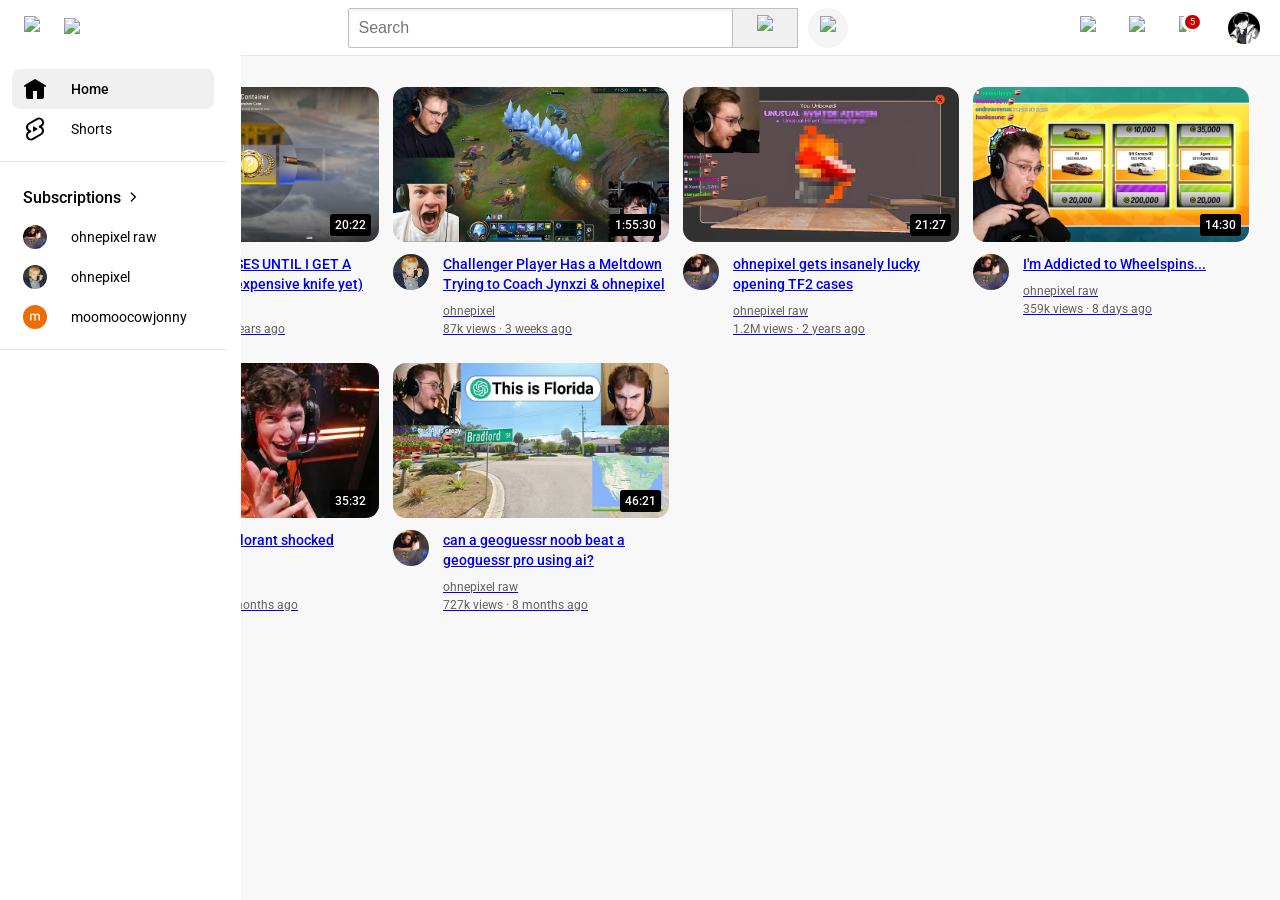
==== Youtube-clone/index.html @ d19ef618 "added subscriptions to the side bar" ====
<!DOCTYPE html>
<html lang="en">
  <head>
    <meta charset="UTF-8" />
    <meta name="viewport" content="width=device-width, initial-scale=1.0" />
    <title>Youtube.com exercise</title>

    <link rel="stylesheet" href="styles/general.css">
    <link rel="stylesheet" href="styles/header.css">    
    <link rel="stylesheet" href="styles/sidebar.css">
    <link rel="stylesheet" href="styles/video-preview.css">

    <link rel="preconnect" href="https://fonts.googleapis.com">
    <link rel="preconnect" href="https://fonts.gstatic.com" crossorigin>
    <link href="https://fonts.googleapis.com/css2?family=Roboto:ital,wght@0,100..900;1,100..900&display=swap" rel="stylesheet">
  </head>
  <body>
    <header class="header">
      <div class="left-section">
        <img class="hamburger-menu" src="header-icons/hamburger-menu.svg">

        <!-- Link to Youtube -->
        <a href="https://www.youtube.com/" target="">
          <img class="youtube-logo" src="header-icons/youtube-logo.svg">
        </a>
      </div>

      <div class="middle-section">
        <input class="search-bar" type="text" placeholder="Search">
        <button class="search-button">
          <img class="search-icon" src="header-icons/search.svg">
          <div class="tooltip">
            Search
          </div>
        </button>

        <button class="voice-search-button">
          <img class="voice-search-icon" src="header-icons/voice-search-icon.svg">

          <div class="tooltip">
            Search with your voice
          </div>
        </button>
      </div>

      <div class="right-section">
        <div class="upload-container">
          <img class="upload-icon" src="header-icons/upload.svg">

          <div class="tooltip">
            Create
          </div>
        </div>

        <div class="youtube-apps-container">
          <img class="youtube-apps-icon" src="header-icons/youtube-apps.svg">

          <div class="tooltip">
            Youtube Apps
          </div>
        </div>
        <div class="notifications-container">
          <img class="notifications-icon" src="header-icons/notifications.svg">
          <div class="notification-count">
            5
          </div>

          <div class="tooltip">
            Notifications
          </div>
        </div>
        <img class="current-user-pic" src="pfps/my-profile.jpg">
      </div>
    </header>

    <!-- Credits to Youtube.com for icons (copied directly from inspect element) -->
    <nav class="sidebar">
      <div class="sidebar-section">
        <div class="sidebar-link-home">
          <div class="icon-area">

            <svg xmlns="http://www.w3.org/2000/svg" height: 24px
              viewBox="0 0 24 24" width="24" focusable="false" aria-hidden="true">
                <path d="m11.485 2.143-8 4.8-2 1.2a1 1 0 001.03 1.714L3 9.567V20a2 2 0 002 2h5v-8h4v8h5a2 
                2 0 002-2V9.567l.485.29a1 1 0 001.03-1.714l-2-1.2-8-4.8a1 1 0 00-1.03 0Z">
                </path>
            </svg>          
          </div>
          <div class="sidebar-desc">
            Home
          </div>

        </div>

        <div class="sidebar-link">
          <div class="icon-area">
            <svg xmlns="http://www.w3.org/2000/svg" 
              height="24" viewBox="0 0 24 24" width="24" focusable="false" aria-hidden="true">
                <path d="m13.467 1.19-8 4.7a5 5 0 00-.255 8.46 5 5 0 005.32 8.462l8-4.7a5 
                  5 0 00.258-8.462 5 5 0 001.641-6.464l-.12-.217a5 5 0 00-6.844-1.78m5.12 
                  2.79a2.999 2.999 0 01-1.067 4.107l-1.327.78a1 1 0 00.096 1.775l.943.423a3 3 0
                  01.288 5.323l-8 4.7a3 3 0 01-3.039-5.173l1.327-.78a1 1 0 00-.097-1.775l-.942-.423a3 3 0 
                  01-.288-5.323l8-4.7a3 3 0 014.106 1.066ZM15 12l-5-3v6l5-3Z">
                </path>
            </svg>
          </div>

          <div class="sidebar-desc">
            Shorts
          </div>
        </div>
      </div>

      <div class="sidebar-section">
        <div class="sidebar-title-container">
          <div class="sidebar-title">
            Subscriptions
          </div>

          <div class="arrow-symbol">
            <svg xmlns="http://www.w3.org/2000/svg" 
              height="16" viewBox="0 0 24 24" width="24" focusable="false" aria-hidden="true">
                <path d="M8.793 5.293a1 1 0 000 1.414L14.086 12l-5.293 5.293a1 1 0 101.414 1.414L16.914
                 12l-6.707-6.707a1 1 0 00-1.414 0Z">
                </path>
            </svg>
          </div>
        </div>

        <div class="sidebar-link">
          <div class="icon-area">
            <img class="subscription-icon" src="pfps/OHNEPIXEL-PFP.jpg">
          </div>

          <div class="sidebar-desc">
            ohnepixel raw
          </div>
        </div>

        <div class="sidebar-link">
          <div class="icon-area">
            <img class="subscription-icon" src="pfps/OHNEPIXEL-2-PFP.jpg">
          </div>

          <div class="sidebar-desc">
            ohnepixel
          </div>
        </div>

        <div class="sidebar-link">
          <div class="icon-area">
            <img class="subscription-icon" src="pfps/moomoocowjonny.jpg">
          </div>

          <div class="sidebar-desc">
            moomoocowjonny
          </div>
        </div>
      </div>



      </div>
    </nav>

    <main>
      <section class="video-grid">
        <a class="link" href="https://www.youtube.com/watch?v=ppVmJsY59eE">
          <div class="video-preview">
            <div class="thumbnail-row">
              <img class="thumbnail" src="thumbnails/OHNEPIXEL-1.avif">
    
              <div class="video-time">
                20:22
              </div>
            </div>
      
            <div class="video-info-grid">
              <div class="channel-picture">
                <img class="profile-pic" src="pfps/OHNEPIXEL-PFP.jpg">
              </div>
      
              <div class="video-info">
                <p class="video-title">
                  OPENING CASES UNTIL I GET A KNIFE (most expensive knife yet)
                </p>
        
                <p class="channel-name">
                  ohnepixel raw
                </p>
            
                <p class="video-stats">
                  817k views &#183; 2 years ago
                </p>
              </div>
            </div>
          </div>
        </a>
        
    
        <a class="link" href="https://www.youtube.com/watch?v=flXs_joCP9c">
          <div class="video-preview">
            <div class="thumbnail-row">
              <img class="thumbnail" src="thumbnails/OHNEPIXEL-2.avif">
              <div class="video-time">
                1:55:30
              </div>
            </div>
      
            <div class="video-info-grid">
              <div class="channel-picture">
                <img class="profile-pic" src="pfps/OHNEPIXEL-2-PFP.jpg">
              </div>
      
              <div class="video-info">
                <p class="video-title">
                  Challenger Player Has a Meltdown Trying to Coach Jynxzi & ohnepixel
                </p>
          
                <p class="channel-name"> 
                  ohnepixel 
                </p>
      
                <p class="video-stats">
                  87k views &#183; 3 weeks ago
                </p>
              </div>
            </div>
          </div>
        </a>
    
        <a class="link" href="https://www.youtube.com/watch?v=Zrua1Qvv0Nw">
          <div class="video-preview">
            <div class="thumbnail-row">
              <img class="thumbnail" src="thumbnails/OHNEPIXEL-3.avif">
              <div class="video-time">
                21:27
              </div>
            </div>
      
            <div class="video-info-grid">
              <div class="channel-picture">
                <img class="profile-pic" src="pfps/OHNEPIXEL-PFP.jpg">
              </div>
      
              <div class="video-info">
                <p class="video-title">
                  ohnepixel gets insanely lucky opening TF2 cases
                </p>
        
                <p class="channel-name">
                  ohnepixel raw
                </p>
            
                <p class="video-stats">
                  1.2M views &#183; 2 years ago
                </p>
              </div>
            </div>
          </div>
        </a>
        
        <a class="link" href="https://www.youtube.com/watch?v=hAPIiWHHiyg">
          <div class="video-preview">
            <div class="thumbnail-row">
              <img class="thumbnail" src="thumbnails/OHNEPIXEL-4.avif">
    
              <div class="video-time">
                14:30
              </div>
            </div>
      
            <div class="video-info-grid">
              <div class="channel-picture">
                <img class="profile-pic" src="pfps/OHNEPIXEL-PFP.jpg">
              </div>
      
              <div class="video-info">
                <p class="video-title">
                  I'm Addicted to Wheelspins...
                </p>
        
                <p class="channel-name">
                  ohnepixel raw
                </p>
            
                <p class="video-stats">
                  359k views &#183; 8 days ago
                </p>
              </div>
            </div>
          </div>
        </a>

        <a class="link" href="https://youtu.be/c0QemKdqugk?si=qjXJsr7QHGZKhj9c">
          <div class="video-preview">
            <div class="thumbnail-row">
              <img class="thumbnail" src="thumbnails/OHNEPIXEL-5.avif">
    
              <div class="video-time">
                35:32
              </div>
            </div>
      
            <div class="video-info-grid">
              <div class="channel-picture">
                <img class="profile-pic" src="pfps/OHNEPIXEL-2-PFP.jpg">
              </div>
      
              <div class="video-info">
                <p class="video-title">
                  every time Valorant shocked ohnepixel
                </p>
        
                <p class="channel-name">
                  ohnepixel 
                </p>
            
                <p class="video-stats">
                  1.2M views &#183; 8 months ago
                </p>
              </div>
            </div>
          </div>
        </a>
        
        <a class="link" href="https://youtu.be/ot2kJo71KUU?si=zHFsy2tUgRZM_lSw">
          <div class="video-preview">
            <div class="thumbnail-row">
              <img class="thumbnail" src="thumbnails/OHNEPIXEL-6.avif">

              <div class="video-time">
                46:21
              </div>
            </div>
    
            <div class="video-info-grid">
              <div class="channel-picture">
                <img class="profile-pic" src="pfps/OHNEPIXEL-PFP.jpg">
              </div>
    
              <div class="video-info">
                <p class="video-title">           
                  can a geoguessr noob beat a geoguessr pro using ai?
                </p>
    
                <p class="channel-name">
                  ohnepixel raw
                </p>
    
                <p class="video-stats">
                  727k views &#183; 8 months ago
                </p>
              </div>
            </div>
          </div>
        </a>
      </section>
    </main>
  </body>
</html>
---- Youtube-clone/styles/general.css ----
body
{
  font-family: Roboto, Arial;
  margin: 0px;
  padding-top: 80px;
  padding-left: 96px;
  padding-right: 24px;
  background-color: rgb(248, 248, 248);
}

p 
{
  margin-top: 0px;
  margin-bottom: 0px;
}
---- Youtube-clone/styles/header.css ----
.header 
{
  height: 55px;
  display: flex;
  flex-direction: row;
  justify-content: space-between;
  position: fixed;
  top: 0px;
  left: 0px;
  right: 0px;
  background-color: white;
  border-bottom-width: 1px;
  border-bottom-style: solid;
  border-bottom-color: rgb(228, 228, 228);
  z-index: 100;
}

.left-section 
{
  display: flex;
  align-items: center;
}

.hamburger-menu 
{
  height: 24px;
  margin-left: 24px;
  margin-right: 24px;
}

.youtube-logo 
{
  height: 20px;
}

.middle-section 
{
  flex: 1;
  margin-left: 70px;
  margin-right: 35px;
  max-width: 500px;
  display: flex;
  align-items: center;
}

.search-bar 
{
  flex: 1;
  height: 36px;
  padding-left: 10px;
  font-size: 16px;
  border: 1px solid rgb(192, 192, 192);
  border-radius: 2px;
  box-shadow: inset 1px 2px 3px rgba(0, 0, 0, 0.05);
  width: 0;
  
}

.search-bar::placeholder 
{
  font-size: 16px;
}

.search-button, 
.voice-search-button,
.upload-container,
.youtube-apps-container,
.notifications-container
{
  position: relative;
  display: flex;
  align-items: center;
  justify-content: center;
}

.search-button 
{
  height: 40px;
  width: 66px;
  background-color: rgb(240, 240, 240);
  border-width: 1px;
  border-style: solid;
  border-color: rgb(192, 192, 192);
  margin-left: -1px;
  margin-right: 10px;
}

.search-button .tooltip, 
.voice-search-button .tooltip,
.upload-container .tooltip,
.youtube-apps-container .tooltip,
.notifications-container .tooltip
{
  position: absolute;
  background-color: grey;
  color: white;
  padding-top: 4px;
  padding-bottom: 4px;
  padding-left: 8px;
  padding-right: 8px;
  border-radius: 2px;
  font-size: 12px;
  bottom: -40px;
  opacity: 0;
  transition: opacity 0.15s;
  pointer-events: none;
  white-space: nowrap;
}

.search-button:hover .tooltip,
.voice-search-button:hover .tooltip,
.upload-container:hover .tooltip,
.youtube-apps-container:hover .tooltip,
.notifications-container:hover .tooltip
{
  opacity: 1
}

.search-icon 
{
  height: 25px;
}

.voice-search-button 
{
  height: 40px;
  width: 40px;
  border-radius: 20px;
  border: none;
  background-color: rgb(245, 245, 245);
}

.voice-search-icon 
{
  height: 24px;
}

.right-section
{
  display: flex;
  width: 180px;
  align-items: center;
  justify-content: space-between;
  margin-right: 20px;
  flex-shrink: 0;
}

.upload-icon
{
  height: 24px;
}

.youtube-apps-icon
{
  height: 24px;
}

.notifications-container
{
  position: relative;
}

.notification-count
{
  position: absolute;
  top: -4px;
  right: -8px;
  background-color: rgb(200, 0, 0);
  color: white;
  font-size: 9px;
  padding-left: 5px;
  padding-right: 5px;
  padding-top: 2px;
  padding-bottom: 2px;
  border-radius: 10px;
  border-style: solid;
}

.notifications-icon
{
  height: 24px;
}

.current-user-pic
{
  height: 32px;
  width: 32px;
  border-radius: 18px;
}
---- Youtube-clone/styles/sidebar.css ----
.sidebar
{
  background-color: white;
  position: fixed;
  left: 0px;
  bottom: 0px;
  top: 54px;
  width: 226px;
  z-index: 200;
  padding-right: 15px;
}

.sidebar-section
{
  display: flex;
  flex-direction: column;
  align-items: center;
  padding: 15px 0px 12px 0px;
  border-bottom: 1px solid rgb(230, 230, 230);
}

.sidebar-link, .sidebar-link-home, .sidebar-title-container
{
  display: flex;
  background-color: white;
  width: 180px;
  height: 40px;
  padding-left: 11px;
  padding-right: 11px;
  border-radius: 8px;
  align-items: center;
}

.sidebar-title-container
{
  font-weight: 500;
}

.arrow-symbol
{
  display: flex;
  align-items: center;
}

.sidebar-link-home
{
  font-weight: 500;
  background-color: rgb(240, 240, 240);
}

.icon-area 
{
  display: flex;
  align-items: center;
  width: 48px;
  height: 40px;
}

.sidebar-icon, .subscription-icon
{
  width: 24px;
  height: 24px;
}

.subscription-icon
{
  border-radius: 12px;
}

.sidebar-desc
{
  height: 40px;
  display: flex;
  flex: 1;
  font-size: 14px;
  align-items: center;
}
---- Youtube-clone/styles/video-preview.css ----
.video-grid 
{
  display: grid;
  grid-template-columns: 1fr 1fr 1fr;
  row-gap: 13px;
}

@media (max-width: 800px)
{
  .video-grid
  {
    grid-template-columns: 1fr 1fr;
  }
}

@media (mid-width: 751px) and (max-width: 1274px)
{
  .video-grid 
  {
    grid-template-columns: 1fr 1fr 1fr;
  }
}

@media (min-width: 1275px)
{
  .video-grid
  {
    grid-template-columns: 1fr 1fr 1fr 1fr;
  }
}

.video-preview
{
  border-radius: 20px;
  padding: 7px;
}

.video-link
{
  color: black;
  text-decoration: none;
}

.thumbnail-row 
{
  margin-bottom: 8px;
  position: relative;
}

.thumbnail
{
  width: 100%;
  border-radius: 13px;
}

.video-time
{
  position: absolute;
  background-color: black;
  color: white;
  font-size: 12px;
  font-weight: 500;
  padding: 4px 5px;
  border-radius: 3px;

  bottom: 10px;
  right: 8px;
}

.video-info-grid
{
  display: grid;
  grid-template-columns: 50px 1fr;
}

.profile-pic 
{
  width: 36px;
  border-radius: 50px;
}

.video-title
{
  margin-top: 0px;
  font-size: 14px;
  font-weight: 500;
  line-height: 20px;
  margin-bottom: 10px;
}

.channel-name, .video-stats
{
  font-size: 12px;
  color: rgb(96, 96, 96);
}

.channel-name
{
  margin-bottom: 4px;
}
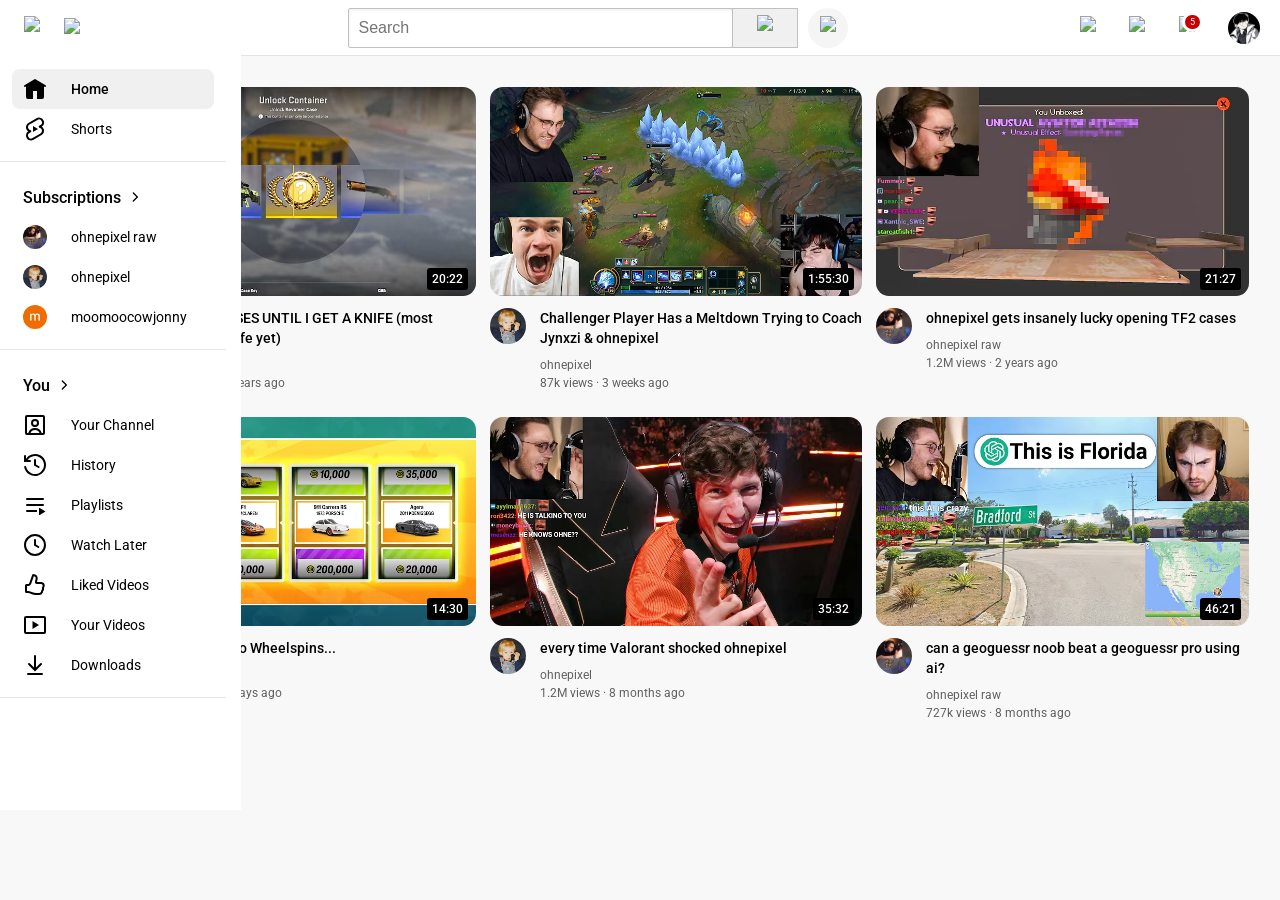
==== commit 9d7c4fb3: "added you-sidebar section" ====
--- a/Youtube-clone/index.html
+++ b/Youtube-clone/index.html
@@ -73,35 +73,33 @@
       </div>
     </header>
 
-    <!-- Credits to Youtube.com for icons (copied directly from inspect element) -->
+    <!-- Credits to Youtube.com for sidebar-icons (copied directly from inspect element) -->
     <nav class="sidebar">
       <div class="sidebar-section">
         <div class="sidebar-link-home">
           <div class="icon-area">
-
             <svg xmlns="http://www.w3.org/2000/svg" height: 24px
-              viewBox="0 0 24 24" width="24" focusable="false" aria-hidden="true">
-                <path d="m11.485 2.143-8 4.8-2 1.2a1 1 0 001.03 1.714L3 9.567V20a2 2 0 002 2h5v-8h4v8h5a2 
+            viewBox="0 0 24 24" width="24" focusable="false" aria-hidden="true">
+              <path d="m11.485 2.143-8 4.8-2 1.2a1 1 0 001.03 1.714L3 9.567V20a2 2 0 002 2h5v-8h4v8h5a2 
                 2 0 002-2V9.567l.485.29a1 1 0 001.03-1.714l-2-1.2-8-4.8a1 1 0 00-1.03 0Z">
-                </path>
+              </path>
             </svg>          
           </div>
           <div class="sidebar-desc">
             Home
           </div>
-
         </div>
 
         <div class="sidebar-link">
           <div class="icon-area">
             <svg xmlns="http://www.w3.org/2000/svg" 
-              height="24" viewBox="0 0 24 24" width="24" focusable="false" aria-hidden="true">
-                <path d="m13.467 1.19-8 4.7a5 5 0 00-.255 8.46 5 5 0 005.32 8.462l8-4.7a5 
-                  5 0 00.258-8.462 5 5 0 001.641-6.464l-.12-.217a5 5 0 00-6.844-1.78m5.12 
-                  2.79a2.999 2.999 0 01-1.067 4.107l-1.327.78a1 1 0 00.096 1.775l.943.423a3 3 0
-                  01.288 5.323l-8 4.7a3 3 0 01-3.039-5.173l1.327-.78a1 1 0 00-.097-1.775l-.942-.423a3 3 0 
-                  01-.288-5.323l8-4.7a3 3 0 014.106 1.066ZM15 12l-5-3v6l5-3Z">
-                </path>
+            height="24" viewBox="0 0 24 24" width="24" focusable="false" aria-hidden="true">
+              <path d="m13.467 1.19-8 4.7a5 5 0 00-.255 8.46 5 5 0 005.32 8.462l8-4.7a5 
+                5 0 00.258-8.462 5 5 0 001.641-6.464l-.12-.217a5 5 0 00-6.844-1.78m5.12 
+                2.79a2.999 2.999 0 01-1.067 4.107l-1.327.78a1 1 0 00.096 1.775l.943.423a3 3 0
+                01.288 5.323l-8 4.7a3 3 0 01-3.039-5.173l1.327-.78a1 1 0 00-.097-1.775l-.942-.423a3 3 0 
+                01-.288-5.323l8-4.7a3 3 0 014.106 1.066ZM15 12l-5-3v6l5-3Z">
+              </path>
             </svg>
           </div>
 
@@ -119,10 +117,10 @@
 
           <div class="arrow-symbol">
             <svg xmlns="http://www.w3.org/2000/svg" 
-              height="16" viewBox="0 0 24 24" width="24" focusable="false" aria-hidden="true">
-                <path d="M8.793 5.293a1 1 0 000 1.414L14.086 12l-5.293 5.293a1 1 0 101.414 1.414L16.914
-                 12l-6.707-6.707a1 1 0 00-1.414 0Z">
-                </path>
+            height="16" viewBox="0 0 24 24" width="24" focusable="false" aria-hidden="true">
+              <path d="M8.793 5.293a1 1 0 000 1.414L14.086 12l-5.293 5.293a1 1 0 101.414 1.414L16.914
+                12l-6.707-6.707a1 1 0 00-1.414 0Z">
+              </path>
             </svg>
           </div>
         </div>
@@ -158,7 +156,135 @@
         </div>
       </div>
 
-
+      <div class="sidebar-section">
+        <div class="sidebar-title-container">
+          <div class="sidebar-title">
+            You
+          </div>
+
+          <div class="arrow-symbol">
+            <svg xmlns="http://www.w3.org/2000/svg" 
+            height="16" viewBox="0 0 24 24" width="24" focusable="false" aria-hidden="true">
+              <path d="M8.793 5.293a1 1 0 000 1.414L14.086 12l-5.293 5.293a1 1 0 101.414 1.414L16.914
+                12l-6.707-6.707a1 1 0 00-1.414 0Z">
+              </path>
+            </svg>
+          </div>
+        </div>
+
+        <div class="sidebar-link">
+          <div class="icon-area">
+            <svg xmlns="http://www.w3.org/2000/svg"
+            height="24" viewBox="0 0 24 24" width="24" focusable="false" aria-hidden="true">
+              <path d="M20 2H4a2 2 0 00-2 2v16a2 2 0 002 2h16a2 2 0 002-2V4a2 2 0 00-2-2ZM4 
+                20V4h16v16h-1.293a7 7 0 00-13.414 0H4Zm8-14a4 4 0 100 8 4 4 0 000-8Zm0 2a2 2 0 110 4 2 2 0 
+                010-4Zm-.1 9.001h-.002A5 5 0 0116.581 20H7.417a5 5 0 014.483-2.999Z">
+              </path>
+            </svg>
+          </div>
+
+          <div class="sidebar-desc">
+            Your Channel
+          </div>
+        </div>
+
+        <div class="sidebar-link">
+          <div class="icon-area">
+            <svg xmlns="http://www.w3.org/2000/svg"
+            height="24" viewBox="0 0 24 24" width="24" focusable="false" aria-hidden="true">
+              <path d="M8.76 1.487a11 11 0 11-7.54 12.706 1 1 0 011.96-.4 9 9 0 0014.254 5.38A9 
+                9 0 0016.79 4.38 9 9 0 004.518 7H7a1 1 0 010 2H1V3a1 1 0 012 0v2.678a11 11 0 015.76-4.192ZM12 
+                6a1 1 0 00-1 1v5.58l.504.288 3.5 2a1 1 0 10.992-1.736L13 11.42V7a1 1 0 00-1-1Z">
+              </path>
+            </svg>
+          </div>
+
+          <div class="sidebar-desc">
+            History
+          </div>
+        </div>
+
+        <div class="sidebar-link">
+          <div class="icon-area">
+            <svg xmlns="http://www.w3.org/2000/svg"
+            height="24" viewBox="0 0 24 24" width="24" focusable="false" aria-hidden="true">
+              <path d="M16 15.395a.5.5 0 01.762-.426L22.5 18.5l-5.738 3.531a.5.5 0 01-.762-.425v-6.212ZM14 
+                19H4a1 1 0 110-2h10v2Zm6-8a1 1 0 110 2H4a1 1 0 110-2h16Zm0-6a1 1 0 110 2H4a1 1 0 010-2h16Z">
+              </path>
+            </svg>
+          </div>
+
+          <div class="sidebar-desc">
+            Playlists
+          </div>
+        </div>
+
+        <div class="sidebar-link">
+          <div class="icon-area">
+            <svg xmlns="http://www.w3.org/2000/svg"
+            height="24" viewBox="0 0 24 24" width="24" focusable="false" aria-hidden="true">
+              <path d="M12 1C5.925 1 1 5.925 1 12s4.925 11 11 11 11-4.925 11-11S18.075 1 12 1Zm0 
+                2a9 9 0 110 18.001A9 9 0 0112 3Zm0 3a1 1 0 00-1 1v5.565l.485.292 3.33 2a1 1 0 001.03-1.714L13 
+                11.435V7a1 1 0 00-1-1Z">
+              </path>
+            </svg>
+          </div>
+
+          <div class="sidebar-desc">
+            Watch Later
+          </div>
+        </div>
+
+        <div class="sidebar-link">
+          <div class="icon-area">
+            <svg xmlns="http://www.w3.org/2000/svg"
+            height="24" viewBox="0 0 24 24" width="24" focusable="false" aria-hidden="true">
+              <path d="M9.221 1.795a1 1 0 011.109-.656l1.04.173a4 4 0 013.252 4.784L14 9h4.061a3.664
+                3.664 0 013.576 2.868A3.68 3.68 0 0121 14.85l.02.087A3.815 3.815 0 0120 18.5v.043l-.01.227a2.82 
+                2.82 0 01-.135.663l-.106.282A3.754 3.754 0 0116.295 22h-3.606l-.392-.007a12.002 12.002 0 
+                01-5.223-1.388l-.343-.189-.27-.154a2.005 2.005 0 00-.863-.26l-.13-.004H3.5a1.5 1.5 0 
+                01-1.5-1.5V12.5A1.5 1.5 0 013.5 11h1.79l.157-.013a1 1 0 00.724-.512l.063-.145 2.987-8.535Zm-1.1 9.196A3 
+                3 0 015.29 13H4v4.998h1.468a4 4 0 011.986.528l.27.155.285.157A10 10 0 0012.69 20h3.606c.754 0 1.424-.483 
+                1.663-1.2l.03-.126a.819.819 0 00.012-.131v-.872l.587-.586c.388-.388.577-.927.523-1.465l-.038-.23-.02-.087-.21-.9.55-.744A1.663 
+                1.663 0 0018.061 11H14a2.002 2.002 0 01-1.956-2.418l.623-2.904a2 2 0 00-1.626-2.392l-.21-.035-2.71 7.741Z">
+              </path>
+            </svg>
+          </div>
+
+          <div class="sidebar-desc">
+            Liked Videos
+          </div>
+        </div>
+
+        <div class="sidebar-link">
+          <div class="icon-area">
+            <svg xmlns="http://www.w3.org/2000/svg"
+            height="24" viewBox="0 0 24 24" width="24" focusable="false" aria-hidden="true">
+              <path d="M21 3H3a2 2 0 00-2 2v14a2 2 0 002 2h18a2 2 0 002-2V5a2 2 0 00-2-2ZM3 19V5h18v14H3Zm13-7L9.5 
+                8v8l6.5-4Z">
+              </path>
+            </svg>
+          </div>
+
+          <div class="sidebar-desc">
+            Your Videos
+          </div>
+        </div>
+
+        <div class="sidebar-link">
+          <div class="icon-area">
+            <svg xmlns="http://www.w3.org/2000/svg"
+            height="24" viewBox="0 0 24 24" width="24" focusable="false" aria-hidden="true">
+              <path d="M12 2a1 1 0 00-1 1v11.586l-4.293-4.293a1 1 0 10-1.414 1.414L12 18.414l6.707-6.707a1
+                1 0 10-1.414-1.414L13 14.586V3a1 1 0 00-1-1Zm7 18H5a1 1 0 000 2h14a1 1 0 000-2Z">
+              </path>
+            </svg>
+          </div>
+
+          <div class="sidebar-desc">
+            Downloads
+          </div>
+        </div>
 
       </div>
     </nav>
--- a/Youtube-clone/styles/sidebar.css
+++ b/Youtube-clone/styles/sidebar.css
@@ -8,6 +8,8 @@
   width: 226px;
   z-index: 200;
   padding-right: 15px;
+  max-height: calc(100vh - 9rem);
+  overflow-y: auto;
 }
 
 .sidebar-section
@@ -40,6 +42,7 @@
 {
   display: flex;
   align-items: center;
+  padding-left: 2px;
 }
 
 .sidebar-link-home
--- a/Youtube-clone/styles/video-preview.css
+++ b/Youtube-clone/styles/video-preview.css
@@ -13,7 +13,7 @@
   }
 }
 
-@media (mid-width: 751px) and (max-width: 1274px)
+@media (mid-width: 751px) and (max-width: 1999px)
 {
   .video-grid 
   {
@@ -21,7 +21,7 @@
   }
 }
 
-@media (min-width: 1275px)
+@media (min-width: 2000px)
 {
   .video-grid
   {
@@ -35,7 +35,7 @@
   padding: 7px;
 }
 
-.video-link
+.link
 {
   color: black;
   text-decoration: none;
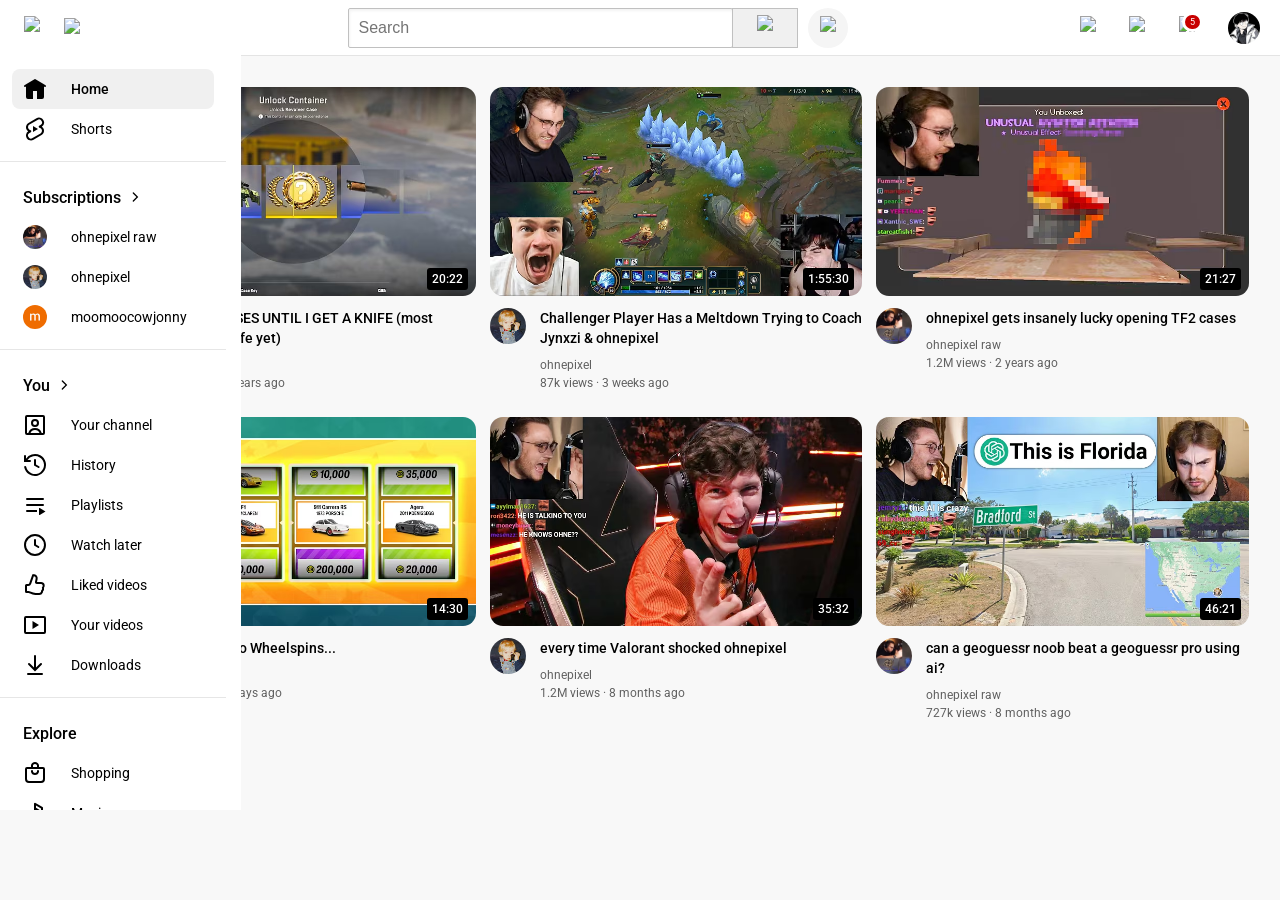
==== commit 738591ed: "deleted spacing" ====
--- a/Youtube-clone/index.html
+++ b/Youtube-clone/index.html
@@ -184,7 +184,7 @@
           </div>
 
           <div class="sidebar-desc">
-            Your Channel
+            Your channel
           </div>
         </div>
 
@@ -231,7 +231,7 @@
           </div>
 
           <div class="sidebar-desc">
-            Watch Later
+            Watch later
           </div>
         </div>
 
@@ -252,7 +252,7 @@
           </div>
 
           <div class="sidebar-desc">
-            Liked Videos
+            Liked videos
           </div>
         </div>
 
@@ -267,7 +267,7 @@
           </div>
 
           <div class="sidebar-desc">
-            Your Videos
+            Your videos
           </div>
         </div>
 
@@ -285,10 +285,385 @@
             Downloads
           </div>
         </div>
-
+      </div>
+
+      <div class="sidebar-section">
+        <div class="sidebar-title-container">
+          <div class="sidebar-title">
+            Explore
+          </div>
+        </div>
+
+        <div class="sidebar-link">
+          <div class="icon-area">
+            <svg xmlns="http://www.w3.org/2000/svg"
+            height="24" viewBox="0 0 24 24" width="24" focusable="false" aria-hidden="true">
+              <path d="M16 6h4a2 2 0 012 2v10a4 4 0 01-4 4H6a4 4 0 01-4-4V8a2 2 0 012-2h4V4.344l.005-.048C8.195
+                2.32 10.039 1 12 1c1.96 0 3.805 1.32 3.995 3.296l.005.048V6Zm-6 0h4V4.447C13.906 3.732 13.149 3 12 
+                3s-1.906.732-2 1.447V6ZM4 18a2 2 0 002 2h12a2 2 0 002-2V8H4v10Zm11-9a1 1 0 00-1 1v.553c-.094.715-.851
+                1.447-2 1.447s-1.906-.732-2-1.447V10a1 1 0 00-2 0v.656l.005.048C8.195 12.68 10.04 14 12 14c1.961 0 
+                3.805-1.32 3.995-3.296l.005-.048V10a1 1 0 00-1-1Z">
+              </path>
+            </svg>
+          </div>
+
+          <div class="sidebar-desc">
+            Shopping
+          </div>
+        </div>
+
+        <div class="sidebar-link">
+          <div class="icon-area">
+            <svg xmlns="http://www.w3.org/2000/svg"
+            height="24" viewBox="0 0 24 24" width="24" focusable="false" aria-hidden="true">
+              <path d="M11 2.766v10.99a4.5 4.5 0 101.994 3.976L13 17.5V9.2l5.485 3.292A1 1 0 0020 11.634V6.966a1
+                1 0 00-.485-.857l-7-4.2A1 1 0 0011 2.766Zm2 4.102V4.533l5 3v2.335l-5-3ZM8.5 15a2.5 2.5 0 110 5.001A2.5
+                2.5 0 018.5 15Z">
+              </path>
+            </svg>
+          </div>
+
+          <div class="sidebar-desc">
+            Music
+          </div>
+        </div>
+
+        <div class="sidebar-link">
+          <div class="icon-area">
+            <svg xmlns="http://www.w3.org/2000/svg"
+            height="24" viewBox="0 0 24 24" width="24" focusable="false" aria-hidden="true">
+              <path d="M20 3H4a3 3 0 00-2.587 1.485l-.001.003-.01.015-.072.133-.037.077a3.046 3.046
+                0 00-.264.869l-.002.011-.011.1-.005.063-.005.06A3.004 3.004 0 001 6v12a3 3 0 003 3h16a3
+                3 0 003-3V6a3 3 0 00-3-3ZM4 5h1.986l2 2-2 2H3v-.686L4.313 7 3.04 5.725A1 1 0 014 5Zm13.315
+                2-2-2h3.67l2 2-2 2h-3.67l2-2Zm-6.5 0L8.814 5h3.672l2 2-2 2H8.815l2-2ZM3 18v-7h18v7a1 1 
+                0 01-1 1H4a1 1 0 01-1-1Z">
+              </path>
+            </svg>
+          </div>
+
+          <div class="sidebar-desc">
+            Movies & TV
+          </div>
+        </div>
+
+          
+        <input type="checkbox" id="toggle" hidden>
+
+        <div class="sidebar-link extra">
+          <div class="icon-area">
+            <svg xmlns="http://www.w3.org/2000/svg"
+            height="24" viewBox="0 0 24 24" width="24" focusable="false" aria-hidden="true">
+              <path clip-rule="evenodd" d="M18.364 4.224a1 1 0 011.414 0 11 11 0 010 15.557 1 1 0 
+                01-1.414-1.414 9 9 0 000-12.729 1 1 0 010-1.414ZM4.222 4.222a1 1 0 011.414 1.415 9 9 
+                0 000 12.728 1 1 0 11-1.414 1.414 11.002 11.002 0 010-15.557Zm3.181 3.181a1.002 1.002 0 
+                011.415 1.415 4.503 4.503 0 00-.975 4.904c.226.545.558 1.042.975 1.46a1.001 1.001 0 01-1.415 
+                1.414 6.502 6.502 0 010-9.193Zm7.779 0c.39-.39 1.024-.39 1.415 0a6.5 6.5 0 010 9.193 1.001 1.001
+                0 01-1.415-1.415 4.5 4.5 0 000-6.363 1.001 1.001 0 010-1.415ZM12 10a2 2 0 110 4 2 2 0 010-4Z" fill-rule="evenodd">
+              </path>
+            </svg>
+          </div>
+
+          <div class="sidebar-desc">
+            Live
+          </div>
+        </div>
+
+        <div class="sidebar-link extra"> 
+          <div class="icon-area">
+            <svg xmlns="http://www.w3.org/2000/svg"
+            height="24" viewBox="0 0 24 24" width="24" focusable="false" aria-hidden="true">
+              <path d="M15.97 2.615 12 4.998 8.03 2.615a2 2 0 00-2.06 0l-5 3A2 2 0 000 7.33v7.34a2 2 0 00.97 
+                1.715l10 6c.634.38 1.426.38 2.06 0l10-6A1.998 1.998 0 0024 14.67V7.33a2 2 0 00-.97-1.715l-5-3a2
+                2 0 00-2.06 0ZM12 7.33l5-3 5 3v7.34l-10 6-10-6V7.33l5-3 5 3ZM7 7.5a1 1 0 00-1 1v1.502H4.5a1 1
+                0 000 2H6V13.5a1 1 0 102 0v-1.498h1.5a1 1 0 000-2H8V8.5a1 1 0 00-1-1Zm11.5 1.502a1.5 1.5 0 100 3 1.5
+                1.5 0 000-3Zm-4 2a1.5 1.5 0 100 3 1.5 1.5 0 000-3Z">
+              </path>
+            </svg>
+          </div>
+
+          <div class="sidebar-desc">
+            Gaming
+          </div>
+        </div>
+
+        <div class="sidebar-link extra"> 
+          <div class="icon-area">
+            <svg xmlns="http://www.w3.org/2000/svg"
+            height="24" viewBox="0 0 24 24" width="24" focusable="false" aria-hidden="true">
+              <path d="M23 17V3H1v14a4 4 0 004 4h14a4 4 0 004-4ZM3 17V5h18v12a2 2 0 01-2 2H5a2 2
+                0 01-2-2ZM18 7H6a1 1 0 000 2h12a1 1 0 100-2Zm0 4h-3a1 1 0 000 2h3a1 1 0 000-2Zm-7
+                0H6a1 1 0 00-1 1v4a1 1 0 001 1h5a1 1 0 001-1v-4a1 1 0 00-1-1Zm-4 4v-2h3v2H7Zm11 0h-3a1
+                1 0 000 2h3a1 1 0 000-2Z">
+              </path>
+            </svg>
+          </div>
+
+          <div class="sidebar-desc">
+            News
+          </div>
+        </div>
+
+        <div class="sidebar-link extra"> 
+          <div class="icon-area">
+            <svg xmlns="http://www.w3.org/2000/svg"
+            height="24" viewBox="0 0 24 24" width="24" focusable="false" aria-hidden="true">
+              <path d="M17.5 1h-11A1.5 1.5 0 005 2.5V4H2a1 1 0 00-1 1v3a5 5 0 004.669 4.987 7.01 
+                7.01 0 004.72 3.826l-2.926 4.655A1 1 0 008.31 23h7.38a1 1 0 00.847-1.532l-2.927-4.657a7.01
+                7.01 0 004.72-3.824A5 5 0 0023 8V5a1 1 0 00-1-1h-3V2.5A1.5 1.5 0 0017.5 1ZM7 10V3h10v7a5 5
+                0 11-10 0ZM3 8V6h2v4c0 .283.017.565.052.845A3 3 0 013 8Zm16 2V6h2v2a3 3 0 01-2.053 
+                2.845c.034-.277.052-.559.053-.845Zm-8.88 11L12 18.008 13.88 21h-3.76Z">
+              </path>
+            </svg>
+          </div>
+
+          <div class="sidebar-desc">
+            Sports
+          </div>
+        </div>
+
+        <div class="sidebar-link extra"> 
+          <div class="icon-area">
+            <svg xmlns="http://www.w3.org/2000/svg"
+            height="24" viewBox="0 0 24 24" width="24" focusable="false" aria-hidden="true">
+              <path d="M11.485 2.143 1.486 8.148a1 1 0 000 1.715L5 11.968v4.957a2 2 0 00.992 1.73l5.504
+                3.21a1 1 0 001.008 0l5.504-3.212A2 2 0 0019 16.926V11.97l2-1.2V18a1 1 0 002 0V9a1 1 0
+                00-.485-.852l-10-6.005a1 1 0 00-1.03 0ZM3.944 9.005 12 4.167l8.057 4.837L12 13.834l-8.056-4.83Zm8.57
+                6.852L17 13.167v3.759l-5 2.917-5-2.917v-3.758l4.486 2.69a1 1 0 001.028-.001Z">
+              </path>
+            </svg>
+          </div>
+
+          <div class="sidebar-desc">
+            Courses
+          </div>
+        </div>
+
+        <div class="sidebar-link extra"> 
+          <div class="icon-area">
+            <svg xmlns="http://www.w3.org/2000/svg"
+            height="24" viewBox="0 0 24 24" width="24" focusable="false" aria-hidden="true">
+              <path d="M11.545 2.782a3.25 3.25 0 00-2.613 2.145 1 1 0 101.888.66 1.25 1.25 0 011.005-.825A1.251
+                1.251 0 1112 7.25a1 1 0 00-1 1v2.214l-7.56 5.04C.973 17.15 2.138 21 5.106 21h14.38c3.02 0 4.147-3.957
+                1.582-5.55L13 10.444V9.092a3.25 3.25 0 00-1.455-6.31ZM4.55 17.168l7.468-4.98 7.994 4.962c.855.53.478
+                1.85-.528 1.85H5.104c-.99 0-1.377-1.283-.554-1.832Z">
+              </path>
+            </svg>
+          </div>
+
+          <div class="sidebar-desc">
+            Fashion & Beauty
+          </div>
+        </div>
+
+        <div class="sidebar-link extra"> 
+          <div class="icon-area">
+            <svg xmlns="http://www.w3.org/2000/svg"
+              height="24" viewBox="0 0 24 24" width="24" focusable="false" aria-hidden="true">
+                <path d="M12 1a10 10 0 00-8.66 15 1 1 0 001.732-1 8 8 0 1113.856 0 1 1 0 001.732 1A10 10 0 0012
+                  1Zm0 5a4 4 0 00-4 4v4a4 4 0 003 3.874V20h-1a1 1 0 000 2h4a1 1 0 000-2h-1v-2.126A4 4 0 0016
+                  14v-4a4 4 0 00-4-4Zm0 2a2 2 0 012 2v4a2 2 0 01-4 0v-4a2 2 0 012-2Z">
+                </path>
+            </svg>
+          </div>
+
+          <div class="sidebar-desc">
+            Podcasts
+          </div>
+        </div>
+
+        <div class="sidebar-link extra"> 
+          <div class="icon-area">
+            <svg xmlns="http://www.w3.org/2000/svg"
+            height="24" viewBox="0 0 24 24" width="24" focusable="false" aria-hidden="true">
+              <path d="M12 1a3 3 0 100 6 3 3 0 000-6Zm8 0a3 3 0 100 6 3 3 0 000-6ZM5.556 1C4.92 1 4.355 1.295
+                4 1.75A1.97 1.97 0 002.444 1C1.37 1 .5 1.839.5 2.875.5 5.263 3.976 6.988 4 7c.024-.012 3.5-1.737
+                3.5-4.125C7.5 1.84 6.629 1 5.556 1ZM12 2.75a1.25 1.25 0 110 2.5 1.25 1.25 0 010-2.5Zm8 0a1.25 1.25
+                0 110 2.5 1.25 1.25 0 010-2.5Zm-5 7.5L12 8.5l-3 1.75v3.5l3 1.75 3-1.75v-3.5ZM4 9a3 3 0 100 6 3 3 0
+                000-6Zm16 0a3 3 0 100 6 3 3 0 000-6ZM4 10.75a1.25 1.25 0 110 2.5 1.25 1.25 0 010-2.5Zm16 0a1.25 1.25
+                0 110 2.5 1.25 1.25 0 010-2.5ZM4 17a3 3 0 100 6 3 3 0 000-6Zm8 0a3 3 0 100 6 3 3 0 000-6Zm11.5 2.4L21.75
+                17h-3.5l-1.75 2.4L20 23l3.5-3.6ZM4 18.75a1.25 1.25 0 110 2.5 1.25 1.25 0 010-2.5Zm8 0a1.25 1.25 0 110 2.5
+                1.25 1.25 0 010-2.5Z">
+              </path>
+            </svg>
+          </div>
+
+          <div class="sidebar-desc">
+            Playables
+          </div>
+        </div>
+        <!-- Both labels are on the page. Initially, the 'Show more' label is displayed and the 
+         'Show less' label is hidden. The divs with class="extra" are also hidden. Only until after
+         the 'Show more' label is checked will the "extra" class be displayed. -->
+
+        <label for="toggle" class="show-more">
+          <div class="unchecked">
+            <div class="sidebar-link">
+              <div class="icon-area">
+                <svg xmlns="http://www.w3.org/2000/svg"
+                height="24" viewBox="0 0 24 24" width="24" focusable="false" aria-hidden="true">
+                  <path d="M18.707 8.793a1 1 0 00-1.414 0L12 14.086 6.707 8.793a1 1 0 10-1.414 1.414L12 
+                    16.914l6.707-6.707a1 1 0 000-1.414Z">
+                  </path>
+                </svg>
+              </div>
+    
+              <div class="sidebar-desc">
+                Show more
+              </div>
+            </div>            
+          </div>
+
+          <div class="checked">
+            <div class="sidebar-link">
+              <div class="icon-area">
+                <svg xmlns="http://www.w3.org/2000/svg"
+                height="24" viewBox="0 0 24 24" width="24" focusable="false" aria-hidden="true">
+                  <path d="M5.293 15.207a1 1 0 001.414 0L12 9.914l5.293 5.293a1 1 0 101.414-1.414L12 
+                    7.086l-6.707 6.707a1 1 0 000 1.414Z">
+                  </path>
+                </svg>
+              </div>
+    
+              <div class="sidebar-desc">
+                Show less
+              </div>
+            </div>            
+          </div>
+        </label>
+      </div>
+
+      <div class="sidebar-section">
+        <div class="sidebar-title-container">
+          <div class="sidebar-title">
+            More from YouTube
+          </div>
+        </div>
+
+        <div class="sidebar-link"> 
+          <div class="icon-area">
+            <svg xmlns="http://www.w3.org/2000/svg" xmlns:xlink="http://www.w3.org/1999/xlink" version="1.1"
+            x="0px" y="0px" width="24px" height="24px" viewBox="0 0 24 24" enable-background="new 0 0 24 24" 
+            xml:space="preserve" focusable="false" aria-hidden="true">
+              <g>
+                <path fill="#FF0033" d="M21.58,7.19c-0.23-0.86-0.91-1.54-1.77-1.77C18.25,5,12,5,12,5S5.75,5,4.19,5.42
+                  C3.33,5.65,2.65,6.33,2.42,7.19C2,8.75,2,12,2,12s0,3.25,0.42,4.81c0.23,0.86,0.91,1.54,1.77,1.77C5.75,19,12,19,12,19
+                  s6.25,0,7.81-0.42c0.86-0.23,1.54-0.91,1.77-1.77C22,15.25,22,12,22,12S22,8.75,21.58,7.19z">
+                </path>
+                <polygon fill="#FFFFFF" points="10,15 15,12 10,9  "></polygon>
+              </g>
+            </svg>
+          </div>
+
+          <div class="sidebar-desc">
+            Youtube Premium
+          </div>
+        </div>
+
+        <div class="sidebar-link"> 
+          <div class="icon-area">
+            <svg xmlns="http://www.w3.org/2000/svg" xmlns:xlink="http://www.w3.org/1999/xlink" version="1.1"
+            x="0px" y="0px" width="24px" height="24px" viewBox="0 0 24 24" enable-background="new 0 0 24 24" 
+            xml:space="preserve" focusable="false" aria-hidden="true">
+              <g>
+                <path fill="#FF0033" d="M21,17H3c-0.55,0-1-0.45-1-1V6c0-0.55,0.45-1,1-1h18c0.55,0,1,0.45,1,1v10C22,16.55,21.55,17,21,17z
+                  M19,19.2v-0.9c0-0.17-0.13-0.3-0.3-0.3H5.3C5.13,18,5,18.13,5,18.3v0.9c0,0.17,0.13,0.3,0.3,0.3h13.4C18.87,19.5,19,19.37,19,19.2 z">
+                </path>
+                <polygon fill="#FFFFFF" points="10,14 15,11 10,8  "></polygon>
+              </g>
+            </svg>
+          </div>
+
+          <div class="sidebar-desc">
+            Youtube TV
+          </div>
+        </div>
+
+        <div class="sidebar-link"> 
+          <div class="icon-area">
+            <svg xmlns="http://www.w3.org/2000/svg" xmlns:xlink="http://www.w3.org/1999/xlink"
+            version="1.1" x="0px" y="0px" width="24px" height="24px" viewBox="0 0 24 24" enable-background="new 0 0 24 24"
+            xml:space="preserve" focusable="false" aria-hidden="true">
+              <g>
+                <circle id="XMLID_4814__yt87" fill="#FF0033" cx="12" cy="12" r="11"></circle>
+                <path fill="#FFFFFF" d="M12,6.25c3.17,0,5.75,2.58,5.75,5.75s-2.58,5.75-5.75,5.75S6.25,15.17,6.25,12S8.83,6.25,12,6.25
+                  M12,5.25 c-3.73,0-6.75,3.02-6.75,6.75s3.02,6.75,6.75,6.75s6.75-3.02,6.75-6.75S15.73,5.25,12,5.25L12,5.25z">
+                </path>
+                <polygon fill="#FFFFFF" points="10,15 15,12 10,9  "></polygon>
+              </g>
+            </svg>
+          </div>
+
+          <div class="sidebar-desc">
+            Youtube Music
+          </div>
+        </div>
+
+        <div class="sidebar-link"> 
+          <div class="icon-area">
+            <svg xmlns="http://www.w3.org/2000/svg" xmlns:xlink="http://www.w3.org/1999/xlink"
+            version="1.1" x="0px" y="0px" width="24px" height="24px" viewBox="0 0 24 24" enable-background="new 0 0 24 24"
+            xml:space="preserve" focusable="false" aria-hidden="true">
+              <g>
+                <g>
+                  <path fill="#FF0033" d="M22.64,13.2c-0.01-1.04-0.62-5.98-0.9-6.74c-0.19-0.5-0.58-1.4-1.31-1.95c-0.94-0.7-1.7-0.83-2.68-0.85
+                    C17.06,3.64,6.12,5.03,4.79,5.51C3.8,5.88,3.03,6.35,2.42,6.95c-0.99,0.98-1.18,1.93-1.02,3.6c0.14,1.52,0.85,6.55,1.21,7.59
+                    c0.39,1.15,1.11,2.03,2.3,2.16c3.62,0.39,4.48-1.6,12.9-1.58c2.55,0.01,3.82-1.11,4.35-2.08C22.77,15.49,22.65,13.99,22.64,13.2z">
+                  </path>
+                  <path fill="#212121" d="M17.47,4.04C17.47,4.04,17.48,4.04,17.47,4.04c0.94,0.02,1.67,0.14,2.56,0.81
+                    c0.7,0.53,1.08,1.39,1.25,1.86c0.28,0.73,0.85,5.44,0.86,6.43c0.01,0.76,0.12,2.19-0.47,3.28c-0.5,0.92-1.71,1.98-4.13,1.98
+                    c-0.01,0-0.01,0-0.02,0c-0.04,0-0.07,0-0.11,0c-7.23,0-8.55,1.56-11.33,1.56c-0.27,0-0.56-0.02-0.87-0.05
+                    c-1.13-0.12-1.82-0.96-2.19-2.06c-0.34-0.99-1.01-5.79-1.15-7.24c-0.15-1.6,0.03-2.51,0.98-3.44c0.58-0.57,1.32-1.02,2.27-1.37
+                    C6.38,5.35,16.73,4.04,17.47,4.04 M17.47,3.2c-0.47,0-3.53,0.37-6.09,0.72C8.82,4.27,5.6,4.75,4.84,5.03
+                    c-1.06,0.39-1.9,0.9-2.56,1.56C1.05,7.8,0.9,9.06,1.05,10.7c0.12,1.27,0.8,6.28,1.19,7.43c0.53,1.55,1.55,2.48,2.89,2.62
+                    c0.33,0.04,0.64,0.05,0.96,0.05c1.17,0,2.1-0.25,3.18-0.54c1.69-0.45,3.8-1.02,8.15-1.02l0.11,0l0.02,0
+                    c1.07,0,3.68-0.24,4.86-2.42c0.63-1.17,0.6-2.59,0.58-3.43c0-0.09,0-0.18-0.01-0.26c-0.01-1.01-0.59-5.85-0.92-6.72
+                    c-0.38-1-0.89-1.75-1.53-2.23c-1.05-0.79-1.94-0.96-3.04-0.98l-0.01,0L17.47,3.2L17.47,3.2z">
+                  </path>
+                </g>
+                <g>
+                  <path fill="#FFFFFF" d="M15.28,11.85c-0.03,0.02-0.05,0.03-0.08,0.05c-0.21,0.14-0.42,0.28-0.63,0.43
+                    c-0.49,0.33-3.33,2.26-3.33,2.26c-0.24,0.18-0.7,0.47-0.87,0.38c-0.17-0.09-0.23-0.72-0.27-1.02l-0.01-0.07
+                    c-0.05-0.36-0.46-3.83-0.51-4.21C9.56,9.56,9.5,9.17,9.62,9.08c0.13-0.1,0.47,0.01,0.58,0.05c0.66,0.21,3.93,1.35,4.95,1.86
+                    c0.03,0.02,0.06,0.03,0.1,0.04c0.15,0.06,0.35,0.15,0.35,0.39C15.6,11.65,15.42,11.76,15.28,11.85z">
+                  </path>
+                  <path fill="#212121" d="M10.04,9.59c1.14,0.38,3.77,1.32,5.01,1.87c-0.15,0.1-0.3,0.2-0.45,0.3c-0.58,0.39-3.94,2.68-3.94,2.68
+                    l-0.02,0.01l-0.02,0.01c0,0,0,0,0,0c0-0.03-0.01-0.05-0.01-0.07l-0.02-0.13l-0.01-0.08c-0.04-0.31-0.31-2.58-0.48-3.94
+                    C10.08,9.98,10.06,9.76,10.04,9.59 M9.4,8.56c-0.07,0-0.14,0.01-0.18,0.05c-0.15,0.11-0.07,0.58-0.05,0.7 
+                    c0.05,0.45,0.54,4.56,0.6,4.99l0.01,0.08c0.05,0.36,0.12,1.1,0.33,1.21c0.03,0.01,0.06,0.02,0.1,0.02c0.25,0,0.68-0.28,0.93-0.47
+                    c0,0,3.36-2.29,3.94-2.68c0.25-0.17,0.5-0.34,0.75-0.51c0.03-0.02,0.06-0.04,0.1-0.06c0.17-0.1,0.38-0.23,0.38-0.5    
+                    c-0.01-0.29-0.24-0.39-0.41-0.46c-0.04-0.02-0.08-0.03-0.11-0.05c-1.21-0.61-5.09-1.96-5.87-2.21C9.8,8.63,9.58,8.56,9.4,8.56
+                    L9.4,8.56z">
+                  </path>
+                </g>
+              </g>
+            </svg>
+          </div>
+
+          <div class="sidebar-desc">
+            Youtube Kids
+          </div>
+        </div>
+      </div>
+
+      <div class="sidebar-section">
+        <div class="sidebar-link">
+          <div class="icon-area">
+            <svg xmlns="http://www.w3.org/2000/svg" height="24" viewBox="0 0 24 24" width="24" focusable="false" aria-hidden="true">
+              <path d="m4 2.999-.146.073A1.55 1.55 0 003 4.454v16.545a1 1 0 102 0v-6.491a7.26 7.26 0 016.248.115l.752.376a8.94 8.94
+                0 008 0l.145-.073c.524-.262.855-.797.855-1.382V4.458a1.21 1.21 0 00-1.752-1.083 7.26 7.26 0 01-6.496 0L12 2.999a8.94
+                8.94 0 00-8 0Zm7.105 1.79v-.002l.752.376A9.26 9.26 0 0019 5.641v7.62a6.95 6.95 0 01-6.105-.052l-.752-.376A9.261 9.261
+                0 005 12.355v-7.62a6.94 6.94 0 016.105.054Z">
+              </path>
+            </svg>
+          </div>
+
+          <div class="sidebar-desc">
+            Report history
+          </div>
+        </div>
       </div>
     </nav>
-
+    
     <main>
       <section class="video-grid">
         <a class="link" href="https://www.youtube.com/watch?v=ppVmJsY59eE">
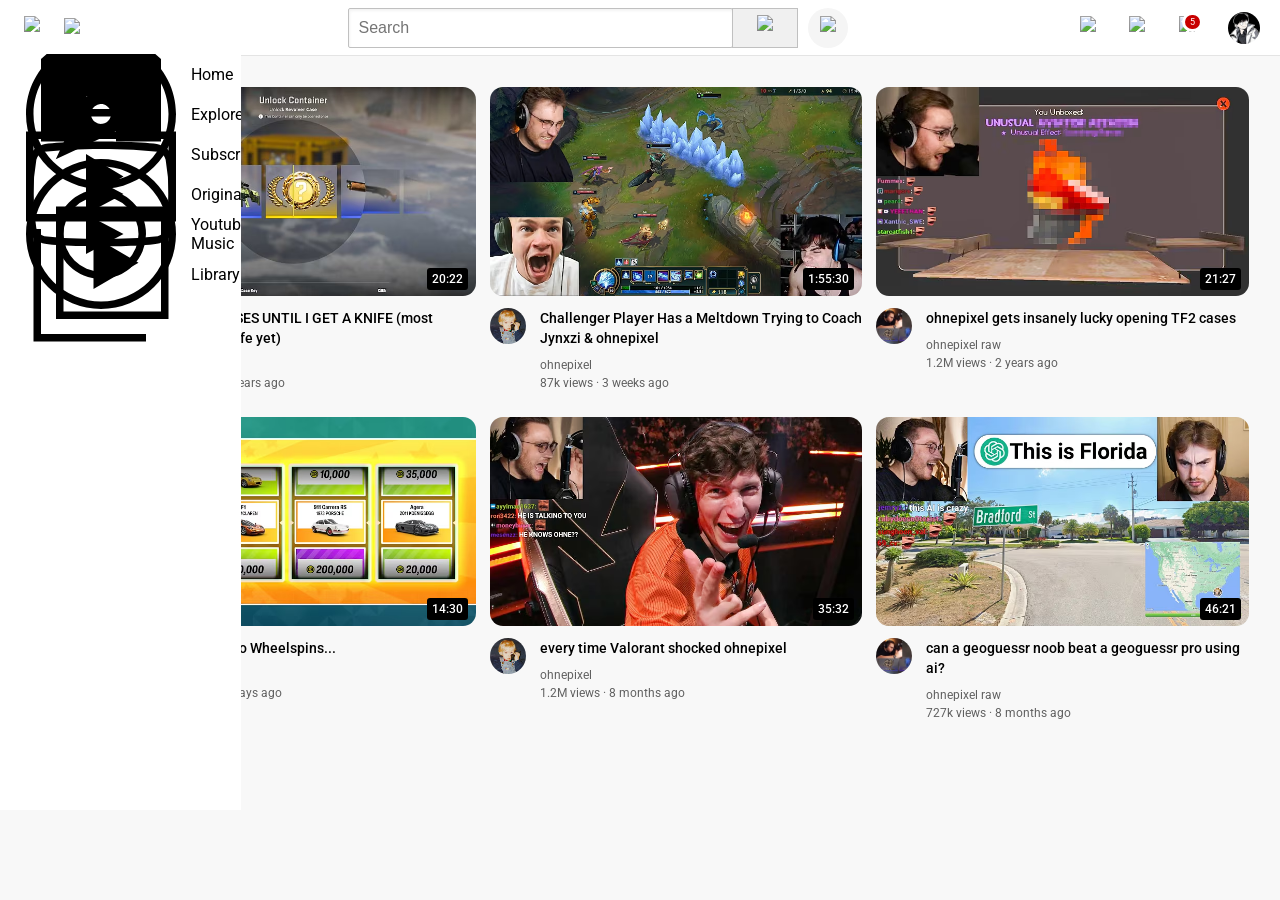
==== commit bdef88cc: "fixed time for video 6" ====
--- a/Youtube-clone/index.html
+++ b/Youtube-clone/index.html
@@ -73,597 +73,57 @@
       </div>
     </header>
 
-    <!-- Credits to Youtube.com for sidebar-icons (copied directly from inspect element) -->
     <nav class="sidebar">
-      <div class="sidebar-section">
-        <div class="sidebar-link-home">
-          <div class="icon-area">
-            <svg xmlns="http://www.w3.org/2000/svg" height: 24px
-            viewBox="0 0 24 24" width="24" focusable="false" aria-hidden="true">
-              <path d="m11.485 2.143-8 4.8-2 1.2a1 1 0 001.03 1.714L3 9.567V20a2 2 0 002 2h5v-8h4v8h5a2 
-                2 0 002-2V9.567l.485.29a1 1 0 001.03-1.714l-2-1.2-8-4.8a1 1 0 00-1.03 0Z">
-              </path>
-            </svg>          
-          </div>
-          <div class="sidebar-desc">
+      <a class="link" href="https://www.youtube.com/" target="">
+        <div class="sidebar-link">
+          <img src="sidebar-icons/home.svg">
+          <div>
             Home
           </div>
         </div>
-
-        <div class="sidebar-link">
-          <div class="icon-area">
-            <svg xmlns="http://www.w3.org/2000/svg" 
-            height="24" viewBox="0 0 24 24" width="24" focusable="false" aria-hidden="true">
-              <path d="m13.467 1.19-8 4.7a5 5 0 00-.255 8.46 5 5 0 005.32 8.462l8-4.7a5 
-                5 0 00.258-8.462 5 5 0 001.641-6.464l-.12-.217a5 5 0 00-6.844-1.78m5.12 
-                2.79a2.999 2.999 0 01-1.067 4.107l-1.327.78a1 1 0 00.096 1.775l.943.423a3 3 0
-                01.288 5.323l-8 4.7a3 3 0 01-3.039-5.173l1.327-.78a1 1 0 00-.097-1.775l-.942-.423a3 3 0 
-                01-.288-5.323l8-4.7a3 3 0 014.106 1.066ZM15 12l-5-3v6l5-3Z">
-              </path>
-            </svg>
-          </div>
-
-          <div class="sidebar-desc">
-            Shorts
-          </div>
-        </div>
-      </div>
-
-      <div class="sidebar-section">
-        <div class="sidebar-title-container">
-          <div class="sidebar-title">
-            Subscriptions
-          </div>
-
-          <div class="arrow-symbol">
-            <svg xmlns="http://www.w3.org/2000/svg" 
-            height="16" viewBox="0 0 24 24" width="24" focusable="false" aria-hidden="true">
-              <path d="M8.793 5.293a1 1 0 000 1.414L14.086 12l-5.293 5.293a1 1 0 101.414 1.414L16.914
-                12l-6.707-6.707a1 1 0 00-1.414 0Z">
-              </path>
-            </svg>
-          </div>
-        </div>
-
-        <div class="sidebar-link">
-          <div class="icon-area">
-            <img class="subscription-icon" src="pfps/OHNEPIXEL-PFP.jpg">
-          </div>
-
-          <div class="sidebar-desc">
-            ohnepixel raw
-          </div>
-        </div>
-
-        <div class="sidebar-link">
-          <div class="icon-area">
-            <img class="subscription-icon" src="pfps/OHNEPIXEL-2-PFP.jpg">
-          </div>
-
-          <div class="sidebar-desc">
-            ohnepixel
-          </div>
-        </div>
-
-        <div class="sidebar-link">
-          <div class="icon-area">
-            <img class="subscription-icon" src="pfps/moomoocowjonny.jpg">
-          </div>
-
-          <div class="sidebar-desc">
-            moomoocowjonny
-          </div>
-        </div>
-      </div>
-
-      <div class="sidebar-section">
-        <div class="sidebar-title-container">
-          <div class="sidebar-title">
-            You
-          </div>
-
-          <div class="arrow-symbol">
-            <svg xmlns="http://www.w3.org/2000/svg" 
-            height="16" viewBox="0 0 24 24" width="24" focusable="false" aria-hidden="true">
-              <path d="M8.793 5.293a1 1 0 000 1.414L14.086 12l-5.293 5.293a1 1 0 101.414 1.414L16.914
-                12l-6.707-6.707a1 1 0 00-1.414 0Z">
-              </path>
-            </svg>
-          </div>
-        </div>
-
-        <div class="sidebar-link">
-          <div class="icon-area">
-            <svg xmlns="http://www.w3.org/2000/svg"
-            height="24" viewBox="0 0 24 24" width="24" focusable="false" aria-hidden="true">
-              <path d="M20 2H4a2 2 0 00-2 2v16a2 2 0 002 2h16a2 2 0 002-2V4a2 2 0 00-2-2ZM4 
-                20V4h16v16h-1.293a7 7 0 00-13.414 0H4Zm8-14a4 4 0 100 8 4 4 0 000-8Zm0 2a2 2 0 110 4 2 2 0 
-                010-4Zm-.1 9.001h-.002A5 5 0 0116.581 20H7.417a5 5 0 014.483-2.999Z">
-              </path>
-            </svg>
-          </div>
-
-          <div class="sidebar-desc">
-            Your channel
-          </div>
-        </div>
-
-        <div class="sidebar-link">
-          <div class="icon-area">
-            <svg xmlns="http://www.w3.org/2000/svg"
-            height="24" viewBox="0 0 24 24" width="24" focusable="false" aria-hidden="true">
-              <path d="M8.76 1.487a11 11 0 11-7.54 12.706 1 1 0 011.96-.4 9 9 0 0014.254 5.38A9 
-                9 0 0016.79 4.38 9 9 0 004.518 7H7a1 1 0 010 2H1V3a1 1 0 012 0v2.678a11 11 0 015.76-4.192ZM12 
-                6a1 1 0 00-1 1v5.58l.504.288 3.5 2a1 1 0 10.992-1.736L13 11.42V7a1 1 0 00-1-1Z">
-              </path>
-            </svg>
-          </div>
-
-          <div class="sidebar-desc">
-            History
-          </div>
-        </div>
-
-        <div class="sidebar-link">
-          <div class="icon-area">
-            <svg xmlns="http://www.w3.org/2000/svg"
-            height="24" viewBox="0 0 24 24" width="24" focusable="false" aria-hidden="true">
-              <path d="M16 15.395a.5.5 0 01.762-.426L22.5 18.5l-5.738 3.531a.5.5 0 01-.762-.425v-6.212ZM14 
-                19H4a1 1 0 110-2h10v2Zm6-8a1 1 0 110 2H4a1 1 0 110-2h16Zm0-6a1 1 0 110 2H4a1 1 0 010-2h16Z">
-              </path>
-            </svg>
-          </div>
-
-          <div class="sidebar-desc">
-            Playlists
-          </div>
-        </div>
-
-        <div class="sidebar-link">
-          <div class="icon-area">
-            <svg xmlns="http://www.w3.org/2000/svg"
-            height="24" viewBox="0 0 24 24" width="24" focusable="false" aria-hidden="true">
-              <path d="M12 1C5.925 1 1 5.925 1 12s4.925 11 11 11 11-4.925 11-11S18.075 1 12 1Zm0 
-                2a9 9 0 110 18.001A9 9 0 0112 3Zm0 3a1 1 0 00-1 1v5.565l.485.292 3.33 2a1 1 0 001.03-1.714L13 
-                11.435V7a1 1 0 00-1-1Z">
-              </path>
-            </svg>
-          </div>
-
-          <div class="sidebar-desc">
-            Watch later
-          </div>
-        </div>
-
-        <div class="sidebar-link">
-          <div class="icon-area">
-            <svg xmlns="http://www.w3.org/2000/svg"
-            height="24" viewBox="0 0 24 24" width="24" focusable="false" aria-hidden="true">
-              <path d="M9.221 1.795a1 1 0 011.109-.656l1.04.173a4 4 0 013.252 4.784L14 9h4.061a3.664
-                3.664 0 013.576 2.868A3.68 3.68 0 0121 14.85l.02.087A3.815 3.815 0 0120 18.5v.043l-.01.227a2.82 
-                2.82 0 01-.135.663l-.106.282A3.754 3.754 0 0116.295 22h-3.606l-.392-.007a12.002 12.002 0 
-                01-5.223-1.388l-.343-.189-.27-.154a2.005 2.005 0 00-.863-.26l-.13-.004H3.5a1.5 1.5 0 
-                01-1.5-1.5V12.5A1.5 1.5 0 013.5 11h1.79l.157-.013a1 1 0 00.724-.512l.063-.145 2.987-8.535Zm-1.1 9.196A3 
-                3 0 015.29 13H4v4.998h1.468a4 4 0 011.986.528l.27.155.285.157A10 10 0 0012.69 20h3.606c.754 0 1.424-.483 
-                1.663-1.2l.03-.126a.819.819 0 00.012-.131v-.872l.587-.586c.388-.388.577-.927.523-1.465l-.038-.23-.02-.087-.21-.9.55-.744A1.663 
-                1.663 0 0018.061 11H14a2.002 2.002 0 01-1.956-2.418l.623-2.904a2 2 0 00-1.626-2.392l-.21-.035-2.71 7.741Z">
-              </path>
-            </svg>
-          </div>
-
-          <div class="sidebar-desc">
-            Liked videos
-          </div>
-        </div>
-
-        <div class="sidebar-link">
-          <div class="icon-area">
-            <svg xmlns="http://www.w3.org/2000/svg"
-            height="24" viewBox="0 0 24 24" width="24" focusable="false" aria-hidden="true">
-              <path d="M21 3H3a2 2 0 00-2 2v14a2 2 0 002 2h18a2 2 0 002-2V5a2 2 0 00-2-2ZM3 19V5h18v14H3Zm13-7L9.5 
-                8v8l6.5-4Z">
-              </path>
-            </svg>
-          </div>
-
-          <div class="sidebar-desc">
-            Your videos
-          </div>
-        </div>
-
-        <div class="sidebar-link">
-          <div class="icon-area">
-            <svg xmlns="http://www.w3.org/2000/svg"
-            height="24" viewBox="0 0 24 24" width="24" focusable="false" aria-hidden="true">
-              <path d="M12 2a1 1 0 00-1 1v11.586l-4.293-4.293a1 1 0 10-1.414 1.414L12 18.414l6.707-6.707a1
-                1 0 10-1.414-1.414L13 14.586V3a1 1 0 00-1-1Zm7 18H5a1 1 0 000 2h14a1 1 0 000-2Z">
-              </path>
-            </svg>
-          </div>
-
-          <div class="sidebar-desc">
-            Downloads
-          </div>
-        </div>
-      </div>
-
-      <div class="sidebar-section">
-        <div class="sidebar-title-container">
-          <div class="sidebar-title">
-            Explore
-          </div>
-        </div>
-
-        <div class="sidebar-link">
-          <div class="icon-area">
-            <svg xmlns="http://www.w3.org/2000/svg"
-            height="24" viewBox="0 0 24 24" width="24" focusable="false" aria-hidden="true">
-              <path d="M16 6h4a2 2 0 012 2v10a4 4 0 01-4 4H6a4 4 0 01-4-4V8a2 2 0 012-2h4V4.344l.005-.048C8.195
-                2.32 10.039 1 12 1c1.96 0 3.805 1.32 3.995 3.296l.005.048V6Zm-6 0h4V4.447C13.906 3.732 13.149 3 12 
-                3s-1.906.732-2 1.447V6ZM4 18a2 2 0 002 2h12a2 2 0 002-2V8H4v10Zm11-9a1 1 0 00-1 1v.553c-.094.715-.851
-                1.447-2 1.447s-1.906-.732-2-1.447V10a1 1 0 00-2 0v.656l.005.048C8.195 12.68 10.04 14 12 14c1.961 0 
-                3.805-1.32 3.995-3.296l.005-.048V10a1 1 0 00-1-1Z">
-              </path>
-            </svg>
-          </div>
-
-          <div class="sidebar-desc">
-            Shopping
-          </div>
-        </div>
-
-        <div class="sidebar-link">
-          <div class="icon-area">
-            <svg xmlns="http://www.w3.org/2000/svg"
-            height="24" viewBox="0 0 24 24" width="24" focusable="false" aria-hidden="true">
-              <path d="M11 2.766v10.99a4.5 4.5 0 101.994 3.976L13 17.5V9.2l5.485 3.292A1 1 0 0020 11.634V6.966a1
-                1 0 00-.485-.857l-7-4.2A1 1 0 0011 2.766Zm2 4.102V4.533l5 3v2.335l-5-3ZM8.5 15a2.5 2.5 0 110 5.001A2.5
-                2.5 0 018.5 15Z">
-              </path>
-            </svg>
-          </div>
-
-          <div class="sidebar-desc">
-            Music
-          </div>
-        </div>
-
-        <div class="sidebar-link">
-          <div class="icon-area">
-            <svg xmlns="http://www.w3.org/2000/svg"
-            height="24" viewBox="0 0 24 24" width="24" focusable="false" aria-hidden="true">
-              <path d="M20 3H4a3 3 0 00-2.587 1.485l-.001.003-.01.015-.072.133-.037.077a3.046 3.046
-                0 00-.264.869l-.002.011-.011.1-.005.063-.005.06A3.004 3.004 0 001 6v12a3 3 0 003 3h16a3
-                3 0 003-3V6a3 3 0 00-3-3ZM4 5h1.986l2 2-2 2H3v-.686L4.313 7 3.04 5.725A1 1 0 014 5Zm13.315
-                2-2-2h3.67l2 2-2 2h-3.67l2-2Zm-6.5 0L8.814 5h3.672l2 2-2 2H8.815l2-2ZM3 18v-7h18v7a1 1 
-                0 01-1 1H4a1 1 0 01-1-1Z">
-              </path>
-            </svg>
-          </div>
-
-          <div class="sidebar-desc">
-            Movies & TV
-          </div>
-        </div>
-
-          
-        <input type="checkbox" id="toggle" hidden>
-
-        <div class="sidebar-link extra">
-          <div class="icon-area">
-            <svg xmlns="http://www.w3.org/2000/svg"
-            height="24" viewBox="0 0 24 24" width="24" focusable="false" aria-hidden="true">
-              <path clip-rule="evenodd" d="M18.364 4.224a1 1 0 011.414 0 11 11 0 010 15.557 1 1 0 
-                01-1.414-1.414 9 9 0 000-12.729 1 1 0 010-1.414ZM4.222 4.222a1 1 0 011.414 1.415 9 9 
-                0 000 12.728 1 1 0 11-1.414 1.414 11.002 11.002 0 010-15.557Zm3.181 3.181a1.002 1.002 0 
-                011.415 1.415 4.503 4.503 0 00-.975 4.904c.226.545.558 1.042.975 1.46a1.001 1.001 0 01-1.415 
-                1.414 6.502 6.502 0 010-9.193Zm7.779 0c.39-.39 1.024-.39 1.415 0a6.5 6.5 0 010 9.193 1.001 1.001
-                0 01-1.415-1.415 4.5 4.5 0 000-6.363 1.001 1.001 0 010-1.415ZM12 10a2 2 0 110 4 2 2 0 010-4Z" fill-rule="evenodd">
-              </path>
-            </svg>
-          </div>
-
-          <div class="sidebar-desc">
-            Live
-          </div>
-        </div>
-
-        <div class="sidebar-link extra"> 
-          <div class="icon-area">
-            <svg xmlns="http://www.w3.org/2000/svg"
-            height="24" viewBox="0 0 24 24" width="24" focusable="false" aria-hidden="true">
-              <path d="M15.97 2.615 12 4.998 8.03 2.615a2 2 0 00-2.06 0l-5 3A2 2 0 000 7.33v7.34a2 2 0 00.97 
-                1.715l10 6c.634.38 1.426.38 2.06 0l10-6A1.998 1.998 0 0024 14.67V7.33a2 2 0 00-.97-1.715l-5-3a2
-                2 0 00-2.06 0ZM12 7.33l5-3 5 3v7.34l-10 6-10-6V7.33l5-3 5 3ZM7 7.5a1 1 0 00-1 1v1.502H4.5a1 1
-                0 000 2H6V13.5a1 1 0 102 0v-1.498h1.5a1 1 0 000-2H8V8.5a1 1 0 00-1-1Zm11.5 1.502a1.5 1.5 0 100 3 1.5
-                1.5 0 000-3Zm-4 2a1.5 1.5 0 100 3 1.5 1.5 0 000-3Z">
-              </path>
-            </svg>
-          </div>
-
-          <div class="sidebar-desc">
-            Gaming
-          </div>
-        </div>
-
-        <div class="sidebar-link extra"> 
-          <div class="icon-area">
-            <svg xmlns="http://www.w3.org/2000/svg"
-            height="24" viewBox="0 0 24 24" width="24" focusable="false" aria-hidden="true">
-              <path d="M23 17V3H1v14a4 4 0 004 4h14a4 4 0 004-4ZM3 17V5h18v12a2 2 0 01-2 2H5a2 2
-                0 01-2-2ZM18 7H6a1 1 0 000 2h12a1 1 0 100-2Zm0 4h-3a1 1 0 000 2h3a1 1 0 000-2Zm-7
-                0H6a1 1 0 00-1 1v4a1 1 0 001 1h5a1 1 0 001-1v-4a1 1 0 00-1-1Zm-4 4v-2h3v2H7Zm11 0h-3a1
-                1 0 000 2h3a1 1 0 000-2Z">
-              </path>
-            </svg>
-          </div>
-
-          <div class="sidebar-desc">
-            News
-          </div>
-        </div>
-
-        <div class="sidebar-link extra"> 
-          <div class="icon-area">
-            <svg xmlns="http://www.w3.org/2000/svg"
-            height="24" viewBox="0 0 24 24" width="24" focusable="false" aria-hidden="true">
-              <path d="M17.5 1h-11A1.5 1.5 0 005 2.5V4H2a1 1 0 00-1 1v3a5 5 0 004.669 4.987 7.01 
-                7.01 0 004.72 3.826l-2.926 4.655A1 1 0 008.31 23h7.38a1 1 0 00.847-1.532l-2.927-4.657a7.01
-                7.01 0 004.72-3.824A5 5 0 0023 8V5a1 1 0 00-1-1h-3V2.5A1.5 1.5 0 0017.5 1ZM7 10V3h10v7a5 5
-                0 11-10 0ZM3 8V6h2v4c0 .283.017.565.052.845A3 3 0 013 8Zm16 2V6h2v2a3 3 0 01-2.053 
-                2.845c.034-.277.052-.559.053-.845Zm-8.88 11L12 18.008 13.88 21h-3.76Z">
-              </path>
-            </svg>
-          </div>
-
-          <div class="sidebar-desc">
-            Sports
-          </div>
-        </div>
-
-        <div class="sidebar-link extra"> 
-          <div class="icon-area">
-            <svg xmlns="http://www.w3.org/2000/svg"
-            height="24" viewBox="0 0 24 24" width="24" focusable="false" aria-hidden="true">
-              <path d="M11.485 2.143 1.486 8.148a1 1 0 000 1.715L5 11.968v4.957a2 2 0 00.992 1.73l5.504
-                3.21a1 1 0 001.008 0l5.504-3.212A2 2 0 0019 16.926V11.97l2-1.2V18a1 1 0 002 0V9a1 1 0
-                00-.485-.852l-10-6.005a1 1 0 00-1.03 0ZM3.944 9.005 12 4.167l8.057 4.837L12 13.834l-8.056-4.83Zm8.57
-                6.852L17 13.167v3.759l-5 2.917-5-2.917v-3.758l4.486 2.69a1 1 0 001.028-.001Z">
-              </path>
-            </svg>
-          </div>
-
-          <div class="sidebar-desc">
-            Courses
-          </div>
-        </div>
-
-        <div class="sidebar-link extra"> 
-          <div class="icon-area">
-            <svg xmlns="http://www.w3.org/2000/svg"
-            height="24" viewBox="0 0 24 24" width="24" focusable="false" aria-hidden="true">
-              <path d="M11.545 2.782a3.25 3.25 0 00-2.613 2.145 1 1 0 101.888.66 1.25 1.25 0 011.005-.825A1.251
-                1.251 0 1112 7.25a1 1 0 00-1 1v2.214l-7.56 5.04C.973 17.15 2.138 21 5.106 21h14.38c3.02 0 4.147-3.957
-                1.582-5.55L13 10.444V9.092a3.25 3.25 0 00-1.455-6.31ZM4.55 17.168l7.468-4.98 7.994 4.962c.855.53.478
-                1.85-.528 1.85H5.104c-.99 0-1.377-1.283-.554-1.832Z">
-              </path>
-            </svg>
-          </div>
-
-          <div class="sidebar-desc">
-            Fashion & Beauty
-          </div>
-        </div>
-
-        <div class="sidebar-link extra"> 
-          <div class="icon-area">
-            <svg xmlns="http://www.w3.org/2000/svg"
-              height="24" viewBox="0 0 24 24" width="24" focusable="false" aria-hidden="true">
-                <path d="M12 1a10 10 0 00-8.66 15 1 1 0 001.732-1 8 8 0 1113.856 0 1 1 0 001.732 1A10 10 0 0012
-                  1Zm0 5a4 4 0 00-4 4v4a4 4 0 003 3.874V20h-1a1 1 0 000 2h4a1 1 0 000-2h-1v-2.126A4 4 0 0016
-                  14v-4a4 4 0 00-4-4Zm0 2a2 2 0 012 2v4a2 2 0 01-4 0v-4a2 2 0 012-2Z">
-                </path>
-            </svg>
-          </div>
-
-          <div class="sidebar-desc">
-            Podcasts
-          </div>
-        </div>
-
-        <div class="sidebar-link extra"> 
-          <div class="icon-area">
-            <svg xmlns="http://www.w3.org/2000/svg"
-            height="24" viewBox="0 0 24 24" width="24" focusable="false" aria-hidden="true">
-              <path d="M12 1a3 3 0 100 6 3 3 0 000-6Zm8 0a3 3 0 100 6 3 3 0 000-6ZM5.556 1C4.92 1 4.355 1.295
-                4 1.75A1.97 1.97 0 002.444 1C1.37 1 .5 1.839.5 2.875.5 5.263 3.976 6.988 4 7c.024-.012 3.5-1.737
-                3.5-4.125C7.5 1.84 6.629 1 5.556 1ZM12 2.75a1.25 1.25 0 110 2.5 1.25 1.25 0 010-2.5Zm8 0a1.25 1.25
-                0 110 2.5 1.25 1.25 0 010-2.5Zm-5 7.5L12 8.5l-3 1.75v3.5l3 1.75 3-1.75v-3.5ZM4 9a3 3 0 100 6 3 3 0
-                000-6Zm16 0a3 3 0 100 6 3 3 0 000-6ZM4 10.75a1.25 1.25 0 110 2.5 1.25 1.25 0 010-2.5Zm16 0a1.25 1.25
-                0 110 2.5 1.25 1.25 0 010-2.5ZM4 17a3 3 0 100 6 3 3 0 000-6Zm8 0a3 3 0 100 6 3 3 0 000-6Zm11.5 2.4L21.75
-                17h-3.5l-1.75 2.4L20 23l3.5-3.6ZM4 18.75a1.25 1.25 0 110 2.5 1.25 1.25 0 010-2.5Zm8 0a1.25 1.25 0 110 2.5
-                1.25 1.25 0 010-2.5Z">
-              </path>
-            </svg>
-          </div>
-
-          <div class="sidebar-desc">
-            Playables
-          </div>
-        </div>
-        <!-- Both labels are on the page. Initially, the 'Show more' label is displayed and the 
-         'Show less' label is hidden. The divs with class="extra" are also hidden. Only until after
-         the 'Show more' label is checked will the "extra" class be displayed. -->
-
-        <label for="toggle" class="show-more">
-          <div class="unchecked">
-            <div class="sidebar-link">
-              <div class="icon-area">
-                <svg xmlns="http://www.w3.org/2000/svg"
-                height="24" viewBox="0 0 24 24" width="24" focusable="false" aria-hidden="true">
-                  <path d="M18.707 8.793a1 1 0 00-1.414 0L12 14.086 6.707 8.793a1 1 0 10-1.414 1.414L12 
-                    16.914l6.707-6.707a1 1 0 000-1.414Z">
-                  </path>
-                </svg>
-              </div>
-    
-              <div class="sidebar-desc">
-                Show more
-              </div>
-            </div>            
-          </div>
-
-          <div class="checked">
-            <div class="sidebar-link">
-              <div class="icon-area">
-                <svg xmlns="http://www.w3.org/2000/svg"
-                height="24" viewBox="0 0 24 24" width="24" focusable="false" aria-hidden="true">
-                  <path d="M5.293 15.207a1 1 0 001.414 0L12 9.914l5.293 5.293a1 1 0 101.414-1.414L12 
-                    7.086l-6.707 6.707a1 1 0 000 1.414Z">
-                  </path>
-                </svg>
-              </div>
-    
-              <div class="sidebar-desc">
-                Show less
-              </div>
-            </div>            
-          </div>
-        </label>
-      </div>
-
-      <div class="sidebar-section">
-        <div class="sidebar-title-container">
-          <div class="sidebar-title">
-            More from YouTube
-          </div>
-        </div>
-
-        <div class="sidebar-link"> 
-          <div class="icon-area">
-            <svg xmlns="http://www.w3.org/2000/svg" xmlns:xlink="http://www.w3.org/1999/xlink" version="1.1"
-            x="0px" y="0px" width="24px" height="24px" viewBox="0 0 24 24" enable-background="new 0 0 24 24" 
-            xml:space="preserve" focusable="false" aria-hidden="true">
-              <g>
-                <path fill="#FF0033" d="M21.58,7.19c-0.23-0.86-0.91-1.54-1.77-1.77C18.25,5,12,5,12,5S5.75,5,4.19,5.42
-                  C3.33,5.65,2.65,6.33,2.42,7.19C2,8.75,2,12,2,12s0,3.25,0.42,4.81c0.23,0.86,0.91,1.54,1.77,1.77C5.75,19,12,19,12,19
-                  s6.25,0,7.81-0.42c0.86-0.23,1.54-0.91,1.77-1.77C22,15.25,22,12,22,12S22,8.75,21.58,7.19z">
-                </path>
-                <polygon fill="#FFFFFF" points="10,15 15,12 10,9  "></polygon>
-              </g>
-            </svg>
-          </div>
-
-          <div class="sidebar-desc">
-            Youtube Premium
-          </div>
-        </div>
-
-        <div class="sidebar-link"> 
-          <div class="icon-area">
-            <svg xmlns="http://www.w3.org/2000/svg" xmlns:xlink="http://www.w3.org/1999/xlink" version="1.1"
-            x="0px" y="0px" width="24px" height="24px" viewBox="0 0 24 24" enable-background="new 0 0 24 24" 
-            xml:space="preserve" focusable="false" aria-hidden="true">
-              <g>
-                <path fill="#FF0033" d="M21,17H3c-0.55,0-1-0.45-1-1V6c0-0.55,0.45-1,1-1h18c0.55,0,1,0.45,1,1v10C22,16.55,21.55,17,21,17z
-                  M19,19.2v-0.9c0-0.17-0.13-0.3-0.3-0.3H5.3C5.13,18,5,18.13,5,18.3v0.9c0,0.17,0.13,0.3,0.3,0.3h13.4C18.87,19.5,19,19.37,19,19.2 z">
-                </path>
-                <polygon fill="#FFFFFF" points="10,14 15,11 10,8  "></polygon>
-              </g>
-            </svg>
-          </div>
-
-          <div class="sidebar-desc">
-            Youtube TV
-          </div>
-        </div>
-
-        <div class="sidebar-link"> 
-          <div class="icon-area">
-            <svg xmlns="http://www.w3.org/2000/svg" xmlns:xlink="http://www.w3.org/1999/xlink"
-            version="1.1" x="0px" y="0px" width="24px" height="24px" viewBox="0 0 24 24" enable-background="new 0 0 24 24"
-            xml:space="preserve" focusable="false" aria-hidden="true">
-              <g>
-                <circle id="XMLID_4814__yt87" fill="#FF0033" cx="12" cy="12" r="11"></circle>
-                <path fill="#FFFFFF" d="M12,6.25c3.17,0,5.75,2.58,5.75,5.75s-2.58,5.75-5.75,5.75S6.25,15.17,6.25,12S8.83,6.25,12,6.25
-                  M12,5.25 c-3.73,0-6.75,3.02-6.75,6.75s3.02,6.75,6.75,6.75s6.75-3.02,6.75-6.75S15.73,5.25,12,5.25L12,5.25z">
-                </path>
-                <polygon fill="#FFFFFF" points="10,15 15,12 10,9  "></polygon>
-              </g>
-            </svg>
-          </div>
-
-          <div class="sidebar-desc">
-            Youtube Music
-          </div>
-        </div>
-
-        <div class="sidebar-link"> 
-          <div class="icon-area">
-            <svg xmlns="http://www.w3.org/2000/svg" xmlns:xlink="http://www.w3.org/1999/xlink"
-            version="1.1" x="0px" y="0px" width="24px" height="24px" viewBox="0 0 24 24" enable-background="new 0 0 24 24"
-            xml:space="preserve" focusable="false" aria-hidden="true">
-              <g>
-                <g>
-                  <path fill="#FF0033" d="M22.64,13.2c-0.01-1.04-0.62-5.98-0.9-6.74c-0.19-0.5-0.58-1.4-1.31-1.95c-0.94-0.7-1.7-0.83-2.68-0.85
-                    C17.06,3.64,6.12,5.03,4.79,5.51C3.8,5.88,3.03,6.35,2.42,6.95c-0.99,0.98-1.18,1.93-1.02,3.6c0.14,1.52,0.85,6.55,1.21,7.59
-                    c0.39,1.15,1.11,2.03,2.3,2.16c3.62,0.39,4.48-1.6,12.9-1.58c2.55,0.01,3.82-1.11,4.35-2.08C22.77,15.49,22.65,13.99,22.64,13.2z">
-                  </path>
-                  <path fill="#212121" d="M17.47,4.04C17.47,4.04,17.48,4.04,17.47,4.04c0.94,0.02,1.67,0.14,2.56,0.81
-                    c0.7,0.53,1.08,1.39,1.25,1.86c0.28,0.73,0.85,5.44,0.86,6.43c0.01,0.76,0.12,2.19-0.47,3.28c-0.5,0.92-1.71,1.98-4.13,1.98
-                    c-0.01,0-0.01,0-0.02,0c-0.04,0-0.07,0-0.11,0c-7.23,0-8.55,1.56-11.33,1.56c-0.27,0-0.56-0.02-0.87-0.05
-                    c-1.13-0.12-1.82-0.96-2.19-2.06c-0.34-0.99-1.01-5.79-1.15-7.24c-0.15-1.6,0.03-2.51,0.98-3.44c0.58-0.57,1.32-1.02,2.27-1.37
-                    C6.38,5.35,16.73,4.04,17.47,4.04 M17.47,3.2c-0.47,0-3.53,0.37-6.09,0.72C8.82,4.27,5.6,4.75,4.84,5.03
-                    c-1.06,0.39-1.9,0.9-2.56,1.56C1.05,7.8,0.9,9.06,1.05,10.7c0.12,1.27,0.8,6.28,1.19,7.43c0.53,1.55,1.55,2.48,2.89,2.62
-                    c0.33,0.04,0.64,0.05,0.96,0.05c1.17,0,2.1-0.25,3.18-0.54c1.69-0.45,3.8-1.02,8.15-1.02l0.11,0l0.02,0
-                    c1.07,0,3.68-0.24,4.86-2.42c0.63-1.17,0.6-2.59,0.58-3.43c0-0.09,0-0.18-0.01-0.26c-0.01-1.01-0.59-5.85-0.92-6.72
-                    c-0.38-1-0.89-1.75-1.53-2.23c-1.05-0.79-1.94-0.96-3.04-0.98l-0.01,0L17.47,3.2L17.47,3.2z">
-                  </path>
-                </g>
-                <g>
-                  <path fill="#FFFFFF" d="M15.28,11.85c-0.03,0.02-0.05,0.03-0.08,0.05c-0.21,0.14-0.42,0.28-0.63,0.43
-                    c-0.49,0.33-3.33,2.26-3.33,2.26c-0.24,0.18-0.7,0.47-0.87,0.38c-0.17-0.09-0.23-0.72-0.27-1.02l-0.01-0.07
-                    c-0.05-0.36-0.46-3.83-0.51-4.21C9.56,9.56,9.5,9.17,9.62,9.08c0.13-0.1,0.47,0.01,0.58,0.05c0.66,0.21,3.93,1.35,4.95,1.86
-                    c0.03,0.02,0.06,0.03,0.1,0.04c0.15,0.06,0.35,0.15,0.35,0.39C15.6,11.65,15.42,11.76,15.28,11.85z">
-                  </path>
-                  <path fill="#212121" d="M10.04,9.59c1.14,0.38,3.77,1.32,5.01,1.87c-0.15,0.1-0.3,0.2-0.45,0.3c-0.58,0.39-3.94,2.68-3.94,2.68
-                    l-0.02,0.01l-0.02,0.01c0,0,0,0,0,0c0-0.03-0.01-0.05-0.01-0.07l-0.02-0.13l-0.01-0.08c-0.04-0.31-0.31-2.58-0.48-3.94
-                    C10.08,9.98,10.06,9.76,10.04,9.59 M9.4,8.56c-0.07,0-0.14,0.01-0.18,0.05c-0.15,0.11-0.07,0.58-0.05,0.7 
-                    c0.05,0.45,0.54,4.56,0.6,4.99l0.01,0.08c0.05,0.36,0.12,1.1,0.33,1.21c0.03,0.01,0.06,0.02,0.1,0.02c0.25,0,0.68-0.28,0.93-0.47
-                    c0,0,3.36-2.29,3.94-2.68c0.25-0.17,0.5-0.34,0.75-0.51c0.03-0.02,0.06-0.04,0.1-0.06c0.17-0.1,0.38-0.23,0.38-0.5    
-                    c-0.01-0.29-0.24-0.39-0.41-0.46c-0.04-0.02-0.08-0.03-0.11-0.05c-1.21-0.61-5.09-1.96-5.87-2.21C9.8,8.63,9.58,8.56,9.4,8.56
-                    L9.4,8.56z">
-                  </path>
-                </g>
-              </g>
-            </svg>
-          </div>
-
-          <div class="sidebar-desc">
-            Youtube Kids
-          </div>
-        </div>
-      </div>
-
-      <div class="sidebar-section">
-        <div class="sidebar-link">
-          <div class="icon-area">
-            <svg xmlns="http://www.w3.org/2000/svg" height="24" viewBox="0 0 24 24" width="24" focusable="false" aria-hidden="true">
-              <path d="m4 2.999-.146.073A1.55 1.55 0 003 4.454v16.545a1 1 0 102 0v-6.491a7.26 7.26 0 016.248.115l.752.376a8.94 8.94
-                0 008 0l.145-.073c.524-.262.855-.797.855-1.382V4.458a1.21 1.21 0 00-1.752-1.083 7.26 7.26 0 01-6.496 0L12 2.999a8.94
-                8.94 0 00-8 0Zm7.105 1.79v-.002l.752.376A9.26 9.26 0 0019 5.641v7.62a6.95 6.95 0 01-6.105-.052l-.752-.376A9.261 9.261
-                0 005 12.355v-7.62a6.94 6.94 0 016.105.054Z">
-              </path>
-            </svg>
-          </div>
-
-          <div class="sidebar-desc">
-            Report history
-          </div>
+      </a>
+
+      <div class="sidebar-link">
+        <img src="sidebar-icons/explore.svg">
+
+        <div>
+          Explore
+        </div>
+      </div>
+
+      <div class="sidebar-link">
+        <img src="sidebar-icons/subscriptions.svg">
+
+        <div>
+          Subscriptions
+        </div>
+      </div>
+
+      <div class="sidebar-link">
+        <img src="sidebar-icons/originals.svg">
+
+        <div>
+          Originals
+        </div>
+      </div>
+
+      <div class="sidebar-link">
+        <img src="sidebar-icons/youtube-music.svg">
+
+        <div>
+          Youtube Music
+        </div>
+      </div>
+
+      <div class="sidebar-link">
+        <img src="sidebar-icons/library.svg">
+
+        <div>
+          Library
         </div>
       </div>
     </nav>
-    
+
     <main>
       <section class="video-grid">
         <a class="link" href="https://www.youtube.com/watch?v=ppVmJsY59eE">
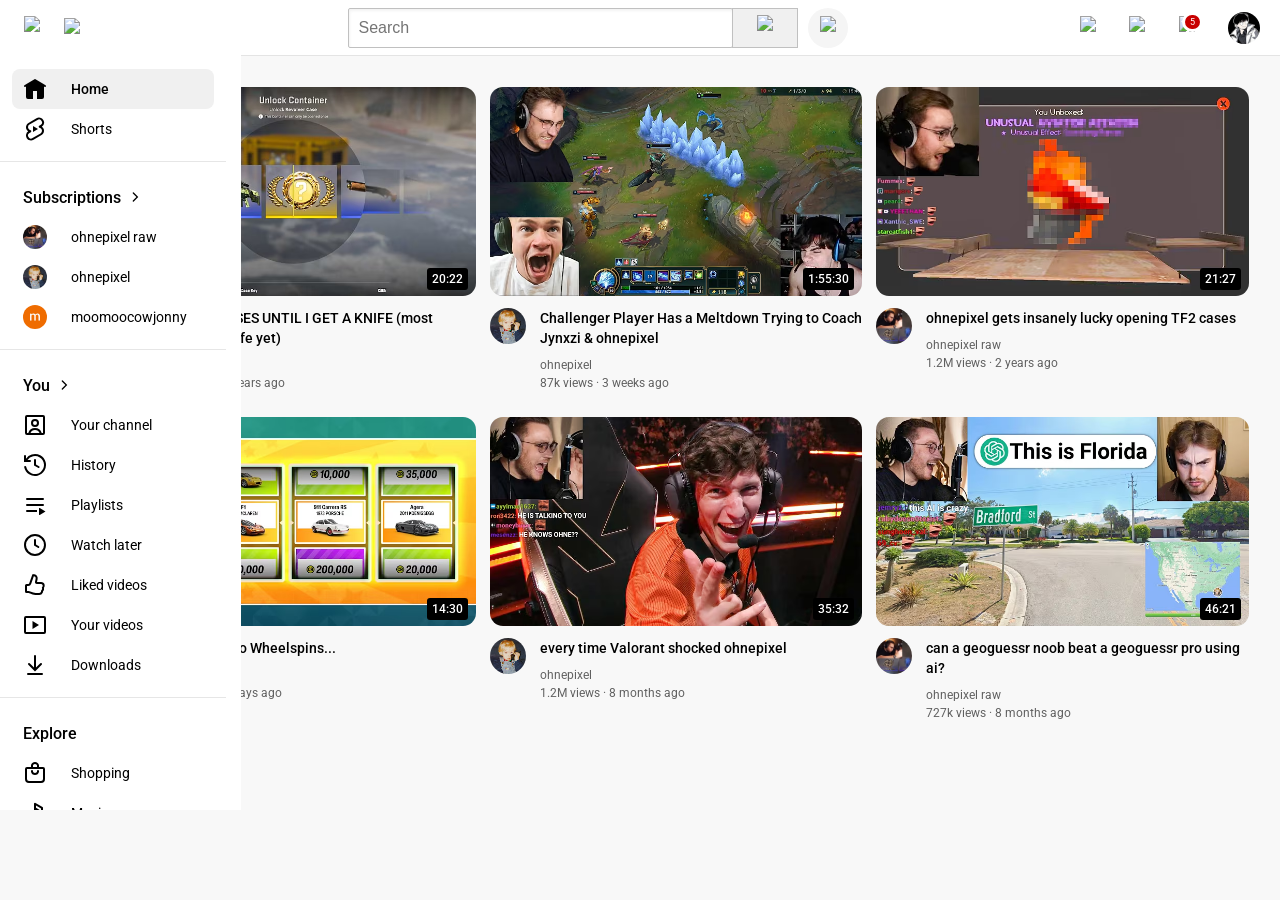
==== commit 043ad999: "testing" ====
--- a/Youtube-clone/index.html
+++ b/Youtube-clone/index.html
@@ -73,57 +73,597 @@
       </div>
     </header>
 
+    <!-- Credits to Youtube.com for sidebar-icons (copied directly from inspect element) -->
     <nav class="sidebar">
-      <a class="link" href="https://www.youtube.com/" target="">
-        <div class="sidebar-link">
-          <img src="sidebar-icons/home.svg">
-          <div>
+      <div class="sidebar-section">
+        <div class="sidebar-link-home">
+          <div class="icon-area">
+            <svg xmlns="http://www.w3.org/2000/svg" height: 24px
+            viewBox="0 0 24 24" width="24" focusable="false" aria-hidden="true">
+              <path d="m11.485 2.143-8 4.8-2 1.2a1 1 0 001.03 1.714L3 9.567V20a2 2 0 002 2h5v-8h4v8h5a2 
+                2 0 002-2V9.567l.485.29a1 1 0 001.03-1.714l-2-1.2-8-4.8a1 1 0 00-1.03 0Z">
+              </path>
+            </svg>          
+          </div>
+          <div class="sidebar-desc">
             Home
           </div>
         </div>
-      </a>
-
-      <div class="sidebar-link">
-        <img src="sidebar-icons/explore.svg">
-
-        <div>
-          Explore
+
+        <div class="sidebar-link">
+          <div class="icon-area">
+            <svg xmlns="http://www.w3.org/2000/svg" 
+            height="24" viewBox="0 0 24 24" width="24" focusable="false" aria-hidden="true">
+              <path d="m13.467 1.19-8 4.7a5 5 0 00-.255 8.46 5 5 0 005.32 8.462l8-4.7a5 
+                5 0 00.258-8.462 5 5 0 001.641-6.464l-.12-.217a5 5 0 00-6.844-1.78m5.12 
+                2.79a2.999 2.999 0 01-1.067 4.107l-1.327.78a1 1 0 00.096 1.775l.943.423a3 3 0
+                01.288 5.323l-8 4.7a3 3 0 01-3.039-5.173l1.327-.78a1 1 0 00-.097-1.775l-.942-.423a3 3 0 
+                01-.288-5.323l8-4.7a3 3 0 014.106 1.066ZM15 12l-5-3v6l5-3Z">
+              </path>
+            </svg>
+          </div>
+
+          <div class="sidebar-desc">
+            Shorts
+          </div>
         </div>
       </div>
 
-      <div class="sidebar-link">
-        <img src="sidebar-icons/subscriptions.svg">
-
-        <div>
-          Subscriptions
+      <div class="sidebar-section">
+        <div class="sidebar-title-container">
+          <div class="sidebar-title">
+            Subscriptions
+          </div>
+
+          <div class="arrow-symbol">
+            <svg xmlns="http://www.w3.org/2000/svg" 
+            height="16" viewBox="0 0 24 24" width="24" focusable="false" aria-hidden="true">
+              <path d="M8.793 5.293a1 1 0 000 1.414L14.086 12l-5.293 5.293a1 1 0 101.414 1.414L16.914
+                12l-6.707-6.707a1 1 0 00-1.414 0Z">
+              </path>
+            </svg>
+          </div>
+        </div>
+
+        <div class="sidebar-link">
+          <div class="icon-area">
+            <img class="subscription-icon" src="pfps/OHNEPIXEL-PFP.jpg">
+          </div>
+
+          <div class="sidebar-desc">
+            ohnepixel raw
+          </div>
+        </div>
+
+        <div class="sidebar-link">
+          <div class="icon-area">
+            <img class="subscription-icon" src="pfps/OHNEPIXEL-2-PFP.jpg">
+          </div>
+
+          <div class="sidebar-desc">
+            ohnepixel
+          </div>
+        </div>
+
+        <div class="sidebar-link">
+          <div class="icon-area">
+            <img class="subscription-icon" src="pfps/moomoocowjonny.jpg">
+          </div>
+
+          <div class="sidebar-desc">
+            moomoocowjonny
+          </div>
         </div>
       </div>
 
-      <div class="sidebar-link">
-        <img src="sidebar-icons/originals.svg">
-
-        <div>
-          Originals
+      <div class="sidebar-section">
+        <div class="sidebar-title-container">
+          <div class="sidebar-title">
+            You
+          </div>
+
+          <div class="arrow-symbol">
+            <svg xmlns="http://www.w3.org/2000/svg" 
+            height="16" viewBox="0 0 24 24" width="24" focusable="false" aria-hidden="true">
+              <path d="M8.793 5.293a1 1 0 000 1.414L14.086 12l-5.293 5.293a1 1 0 101.414 1.414L16.914
+                12l-6.707-6.707a1 1 0 00-1.414 0Z">
+              </path>
+            </svg>
+          </div>
+        </div>
+
+        <div class="sidebar-link">
+          <div class="icon-area">
+            <svg xmlns="http://www.w3.org/2000/svg"
+            height="24" viewBox="0 0 24 24" width="24" focusable="false" aria-hidden="true">
+              <path d="M20 2H4a2 2 0 00-2 2v16a2 2 0 002 2h16a2 2 0 002-2V4a2 2 0 00-2-2ZM4 
+                20V4h16v16h-1.293a7 7 0 00-13.414 0H4Zm8-14a4 4 0 100 8 4 4 0 000-8Zm0 2a2 2 0 110 4 2 2 0 
+                010-4Zm-.1 9.001h-.002A5 5 0 0116.581 20H7.417a5 5 0 014.483-2.999Z">
+              </path>
+            </svg>
+          </div>
+
+          <div class="sidebar-desc">
+            Your channel
+          </div>
+        </div>
+
+        <div class="sidebar-link">
+          <div class="icon-area">
+            <svg xmlns="http://www.w3.org/2000/svg"
+            height="24" viewBox="0 0 24 24" width="24" focusable="false" aria-hidden="true">
+              <path d="M8.76 1.487a11 11 0 11-7.54 12.706 1 1 0 011.96-.4 9 9 0 0014.254 5.38A9 
+                9 0 0016.79 4.38 9 9 0 004.518 7H7a1 1 0 010 2H1V3a1 1 0 012 0v2.678a11 11 0 015.76-4.192ZM12 
+                6a1 1 0 00-1 1v5.58l.504.288 3.5 2a1 1 0 10.992-1.736L13 11.42V7a1 1 0 00-1-1Z">
+              </path>
+            </svg>
+          </div>
+
+          <div class="sidebar-desc">
+            History
+          </div>
+        </div>
+
+        <div class="sidebar-link">
+          <div class="icon-area">
+            <svg xmlns="http://www.w3.org/2000/svg"
+            height="24" viewBox="0 0 24 24" width="24" focusable="false" aria-hidden="true">
+              <path d="M16 15.395a.5.5 0 01.762-.426L22.5 18.5l-5.738 3.531a.5.5 0 01-.762-.425v-6.212ZM14 
+                19H4a1 1 0 110-2h10v2Zm6-8a1 1 0 110 2H4a1 1 0 110-2h16Zm0-6a1 1 0 110 2H4a1 1 0 010-2h16Z">
+              </path>
+            </svg>
+          </div>
+
+          <div class="sidebar-desc">
+            Playlists
+          </div>
+        </div>
+
+        <div class="sidebar-link">
+          <div class="icon-area">
+            <svg xmlns="http://www.w3.org/2000/svg"
+            height="24" viewBox="0 0 24 24" width="24" focusable="false" aria-hidden="true">
+              <path d="M12 1C5.925 1 1 5.925 1 12s4.925 11 11 11 11-4.925 11-11S18.075 1 12 1Zm0 
+                2a9 9 0 110 18.001A9 9 0 0112 3Zm0 3a1 1 0 00-1 1v5.565l.485.292 3.33 2a1 1 0 001.03-1.714L13 
+                11.435V7a1 1 0 00-1-1Z">
+              </path>
+            </svg>
+          </div>
+
+          <div class="sidebar-desc">
+            Watch later
+          </div>
+        </div>
+
+        <div class="sidebar-link">
+          <div class="icon-area">
+            <svg xmlns="http://www.w3.org/2000/svg"
+            height="24" viewBox="0 0 24 24" width="24" focusable="false" aria-hidden="true">
+              <path d="M9.221 1.795a1 1 0 011.109-.656l1.04.173a4 4 0 013.252 4.784L14 9h4.061a3.664
+                3.664 0 013.576 2.868A3.68 3.68 0 0121 14.85l.02.087A3.815 3.815 0 0120 18.5v.043l-.01.227a2.82 
+                2.82 0 01-.135.663l-.106.282A3.754 3.754 0 0116.295 22h-3.606l-.392-.007a12.002 12.002 0 
+                01-5.223-1.388l-.343-.189-.27-.154a2.005 2.005 0 00-.863-.26l-.13-.004H3.5a1.5 1.5 0 
+                01-1.5-1.5V12.5A1.5 1.5 0 013.5 11h1.79l.157-.013a1 1 0 00.724-.512l.063-.145 2.987-8.535Zm-1.1 9.196A3 
+                3 0 015.29 13H4v4.998h1.468a4 4 0 011.986.528l.27.155.285.157A10 10 0 0012.69 20h3.606c.754 0 1.424-.483 
+                1.663-1.2l.03-.126a.819.819 0 00.012-.131v-.872l.587-.586c.388-.388.577-.927.523-1.465l-.038-.23-.02-.087-.21-.9.55-.744A1.663 
+                1.663 0 0018.061 11H14a2.002 2.002 0 01-1.956-2.418l.623-2.904a2 2 0 00-1.626-2.392l-.21-.035-2.71 7.741Z">
+              </path>
+            </svg>
+          </div>
+
+          <div class="sidebar-desc">
+            Liked videos
+          </div>
+        </div>
+
+        <div class="sidebar-link">
+          <div class="icon-area">
+            <svg xmlns="http://www.w3.org/2000/svg"
+            height="24" viewBox="0 0 24 24" width="24" focusable="false" aria-hidden="true">
+              <path d="M21 3H3a2 2 0 00-2 2v14a2 2 0 002 2h18a2 2 0 002-2V5a2 2 0 00-2-2ZM3 19V5h18v14H3Zm13-7L9.5 
+                8v8l6.5-4Z">
+              </path>
+            </svg>
+          </div>
+
+          <div class="sidebar-desc">
+            Your videos
+          </div>
+        </div>
+
+        <div class="sidebar-link">
+          <div class="icon-area">
+            <svg xmlns="http://www.w3.org/2000/svg"
+            height="24" viewBox="0 0 24 24" width="24" focusable="false" aria-hidden="true">
+              <path d="M12 2a1 1 0 00-1 1v11.586l-4.293-4.293a1 1 0 10-1.414 1.414L12 18.414l6.707-6.707a1
+                1 0 10-1.414-1.414L13 14.586V3a1 1 0 00-1-1Zm7 18H5a1 1 0 000 2h14a1 1 0 000-2Z">
+              </path>
+            </svg>
+          </div>
+
+          <div class="sidebar-desc">
+            Downloads
+          </div>
         </div>
       </div>
 
-      <div class="sidebar-link">
-        <img src="sidebar-icons/youtube-music.svg">
-
-        <div>
-          Youtube Music
-        </div>
+      <div class="sidebar-section">
+        <div class="sidebar-title-container">
+          <div class="sidebar-title">
+            Explore
+          </div>
+        </div>
+
+        <div class="sidebar-link">
+          <div class="icon-area">
+            <svg xmlns="http://www.w3.org/2000/svg"
+            height="24" viewBox="0 0 24 24" width="24" focusable="false" aria-hidden="true">
+              <path d="M16 6h4a2 2 0 012 2v10a4 4 0 01-4 4H6a4 4 0 01-4-4V8a2 2 0 012-2h4V4.344l.005-.048C8.195
+                2.32 10.039 1 12 1c1.96 0 3.805 1.32 3.995 3.296l.005.048V6Zm-6 0h4V4.447C13.906 3.732 13.149 3 12 
+                3s-1.906.732-2 1.447V6ZM4 18a2 2 0 002 2h12a2 2 0 002-2V8H4v10Zm11-9a1 1 0 00-1 1v.553c-.094.715-.851
+                1.447-2 1.447s-1.906-.732-2-1.447V10a1 1 0 00-2 0v.656l.005.048C8.195 12.68 10.04 14 12 14c1.961 0 
+                3.805-1.32 3.995-3.296l.005-.048V10a1 1 0 00-1-1Z">
+              </path>
+            </svg>
+          </div>
+
+          <div class="sidebar-desc">
+            Shopping
+          </div>
+        </div>
+
+        <div class="sidebar-link">
+          <div class="icon-area">
+            <svg xmlns="http://www.w3.org/2000/svg"
+            height="24" viewBox="0 0 24 24" width="24" focusable="false" aria-hidden="true">
+              <path d="M11 2.766v10.99a4.5 4.5 0 101.994 3.976L13 17.5V9.2l5.485 3.292A1 1 0 0020 11.634V6.966a1
+                1 0 00-.485-.857l-7-4.2A1 1 0 0011 2.766Zm2 4.102V4.533l5 3v2.335l-5-3ZM8.5 15a2.5 2.5 0 110 5.001A2.5
+                2.5 0 018.5 15Z">
+              </path>
+            </svg>
+          </div>
+
+          <div class="sidebar-desc">
+            Music
+          </div>
+        </div>
+
+        <div class="sidebar-link">
+          <div class="icon-area">
+            <svg xmlns="http://www.w3.org/2000/svg"
+            height="24" viewBox="0 0 24 24" width="24" focusable="false" aria-hidden="true">
+              <path d="M20 3H4a3 3 0 00-2.587 1.485l-.001.003-.01.015-.072.133-.037.077a3.046 3.046
+                0 00-.264.869l-.002.011-.011.1-.005.063-.005.06A3.004 3.004 0 001 6v12a3 3 0 003 3h16a3
+                3 0 003-3V6a3 3 0 00-3-3ZM4 5h1.986l2 2-2 2H3v-.686L4.313 7 3.04 5.725A1 1 0 014 5Zm13.315
+                2-2-2h3.67l2 2-2 2h-3.67l2-2Zm-6.5 0L8.814 5h3.672l2 2-2 2H8.815l2-2ZM3 18v-7h18v7a1 1 
+                0 01-1 1H4a1 1 0 01-1-1Z">
+              </path>
+            </svg>
+          </div>
+
+          <div class="sidebar-desc">
+            Movies & TV
+          </div>
+        </div>
+
+          
+        <input type="checkbox" id="toggle" hidden>
+
+        <div class="sidebar-link extra">
+          <div class="icon-area">
+            <svg xmlns="http://www.w3.org/2000/svg"
+            height="24" viewBox="0 0 24 24" width="24" focusable="false" aria-hidden="true">
+              <path clip-rule="evenodd" d="M18.364 4.224a1 1 0 011.414 0 11 11 0 010 15.557 1 1 0 
+                01-1.414-1.414 9 9 0 000-12.729 1 1 0 010-1.414ZM4.222 4.222a1 1 0 011.414 1.415 9 9 
+                0 000 12.728 1 1 0 11-1.414 1.414 11.002 11.002 0 010-15.557Zm3.181 3.181a1.002 1.002 0 
+                011.415 1.415 4.503 4.503 0 00-.975 4.904c.226.545.558 1.042.975 1.46a1.001 1.001 0 01-1.415 
+                1.414 6.502 6.502 0 010-9.193Zm7.779 0c.39-.39 1.024-.39 1.415 0a6.5 6.5 0 010 9.193 1.001 1.001
+                0 01-1.415-1.415 4.5 4.5 0 000-6.363 1.001 1.001 0 010-1.415ZM12 10a2 2 0 110 4 2 2 0 010-4Z" fill-rule="evenodd">
+              </path>
+            </svg>
+          </div>
+
+          <div class="sidebar-desc">
+            Live
+          </div>
+        </div>
+
+        <div class="sidebar-link extra"> 
+          <div class="icon-area">
+            <svg xmlns="http://www.w3.org/2000/svg"
+            height="24" viewBox="0 0 24 24" width="24" focusable="false" aria-hidden="true">
+              <path d="M15.97 2.615 12 4.998 8.03 2.615a2 2 0 00-2.06 0l-5 3A2 2 0 000 7.33v7.34a2 2 0 00.97 
+                1.715l10 6c.634.38 1.426.38 2.06 0l10-6A1.998 1.998 0 0024 14.67V7.33a2 2 0 00-.97-1.715l-5-3a2
+                2 0 00-2.06 0ZM12 7.33l5-3 5 3v7.34l-10 6-10-6V7.33l5-3 5 3ZM7 7.5a1 1 0 00-1 1v1.502H4.5a1 1
+                0 000 2H6V13.5a1 1 0 102 0v-1.498h1.5a1 1 0 000-2H8V8.5a1 1 0 00-1-1Zm11.5 1.502a1.5 1.5 0 100 3 1.5
+                1.5 0 000-3Zm-4 2a1.5 1.5 0 100 3 1.5 1.5 0 000-3Z">
+              </path>
+            </svg>
+          </div>
+
+          <div class="sidebar-desc">
+            Gaming
+          </div>
+        </div>
+
+        <div class="sidebar-link extra"> 
+          <div class="icon-area">
+            <svg xmlns="http://www.w3.org/2000/svg"
+            height="24" viewBox="0 0 24 24" width="24" focusable="false" aria-hidden="true">
+              <path d="M23 17V3H1v14a4 4 0 004 4h14a4 4 0 004-4ZM3 17V5h18v12a2 2 0 01-2 2H5a2 2
+                0 01-2-2ZM18 7H6a1 1 0 000 2h12a1 1 0 100-2Zm0 4h-3a1 1 0 000 2h3a1 1 0 000-2Zm-7
+                0H6a1 1 0 00-1 1v4a1 1 0 001 1h5a1 1 0 001-1v-4a1 1 0 00-1-1Zm-4 4v-2h3v2H7Zm11 0h-3a1
+                1 0 000 2h3a1 1 0 000-2Z">
+              </path>
+            </svg>
+          </div>
+
+          <div class="sidebar-desc">
+            News
+          </div>
+        </div>
+
+        <div class="sidebar-link extra"> 
+          <div class="icon-area">
+            <svg xmlns="http://www.w3.org/2000/svg"
+            height="24" viewBox="0 0 24 24" width="24" focusable="false" aria-hidden="true">
+              <path d="M17.5 1h-11A1.5 1.5 0 005 2.5V4H2a1 1 0 00-1 1v3a5 5 0 004.669 4.987 7.01 
+                7.01 0 004.72 3.826l-2.926 4.655A1 1 0 008.31 23h7.38a1 1 0 00.847-1.532l-2.927-4.657a7.01
+                7.01 0 004.72-3.824A5 5 0 0023 8V5a1 1 0 00-1-1h-3V2.5A1.5 1.5 0 0017.5 1ZM7 10V3h10v7a5 5
+                0 11-10 0ZM3 8V6h2v4c0 .283.017.565.052.845A3 3 0 013 8Zm16 2V6h2v2a3 3 0 01-2.053 
+                2.845c.034-.277.052-.559.053-.845Zm-8.88 11L12 18.008 13.88 21h-3.76Z">
+              </path>
+            </svg>
+          </div>
+
+          <div class="sidebar-desc">
+            Sports
+          </div>
+        </div>
+
+        <div class="sidebar-link extra"> 
+          <div class="icon-area">
+            <svg xmlns="http://www.w3.org/2000/svg"
+            height="24" viewBox="0 0 24 24" width="24" focusable="false" aria-hidden="true">
+              <path d="M11.485 2.143 1.486 8.148a1 1 0 000 1.715L5 11.968v4.957a2 2 0 00.992 1.73l5.504
+                3.21a1 1 0 001.008 0l5.504-3.212A2 2 0 0019 16.926V11.97l2-1.2V18a1 1 0 002 0V9a1 1 0
+                00-.485-.852l-10-6.005a1 1 0 00-1.03 0ZM3.944 9.005 12 4.167l8.057 4.837L12 13.834l-8.056-4.83Zm8.57
+                6.852L17 13.167v3.759l-5 2.917-5-2.917v-3.758l4.486 2.69a1 1 0 001.028-.001Z">
+              </path>
+            </svg>
+          </div>
+
+          <div class="sidebar-desc">
+            Courses
+          </div>
+        </div>
+
+        <div class="sidebar-link extra"> 
+          <div class="icon-area">
+            <svg xmlns="http://www.w3.org/2000/svg"
+            height="24" viewBox="0 0 24 24" width="24" focusable="false" aria-hidden="true">
+              <path d="M11.545 2.782a3.25 3.25 0 00-2.613 2.145 1 1 0 101.888.66 1.25 1.25 0 011.005-.825A1.251
+                1.251 0 1112 7.25a1 1 0 00-1 1v2.214l-7.56 5.04C.973 17.15 2.138 21 5.106 21h14.38c3.02 0 4.147-3.957
+                1.582-5.55L13 10.444V9.092a3.25 3.25 0 00-1.455-6.31ZM4.55 17.168l7.468-4.98 7.994 4.962c.855.53.478
+                1.85-.528 1.85H5.104c-.99 0-1.377-1.283-.554-1.832Z">
+              </path>
+            </svg>
+          </div>
+
+          <div class="sidebar-desc">
+            Fashion & Beauty
+          </div>
+        </div>
+
+        <div class="sidebar-link extra"> 
+          <div class="icon-area">
+            <svg xmlns="http://www.w3.org/2000/svg"
+              height="24" viewBox="0 0 24 24" width="24" focusable="false" aria-hidden="true">
+                <path d="M12 1a10 10 0 00-8.66 15 1 1 0 001.732-1 8 8 0 1113.856 0 1 1 0 001.732 1A10 10 0 0012
+                  1Zm0 5a4 4 0 00-4 4v4a4 4 0 003 3.874V20h-1a1 1 0 000 2h4a1 1 0 000-2h-1v-2.126A4 4 0 0016
+                  14v-4a4 4 0 00-4-4Zm0 2a2 2 0 012 2v4a2 2 0 01-4 0v-4a2 2 0 012-2Z">
+                </path>
+            </svg>
+          </div>
+
+          <div class="sidebar-desc">
+            Podcasts
+          </div>
+        </div>
+
+        <div class="sidebar-link extra"> 
+          <div class="icon-area">
+            <svg xmlns="http://www.w3.org/2000/svg"
+            height="24" viewBox="0 0 24 24" width="24" focusable="false" aria-hidden="true">
+              <path d="M12 1a3 3 0 100 6 3 3 0 000-6Zm8 0a3 3 0 100 6 3 3 0 000-6ZM5.556 1C4.92 1 4.355 1.295
+                4 1.75A1.97 1.97 0 002.444 1C1.37 1 .5 1.839.5 2.875.5 5.263 3.976 6.988 4 7c.024-.012 3.5-1.737
+                3.5-4.125C7.5 1.84 6.629 1 5.556 1ZM12 2.75a1.25 1.25 0 110 2.5 1.25 1.25 0 010-2.5Zm8 0a1.25 1.25
+                0 110 2.5 1.25 1.25 0 010-2.5Zm-5 7.5L12 8.5l-3 1.75v3.5l3 1.75 3-1.75v-3.5ZM4 9a3 3 0 100 6 3 3 0
+                000-6Zm16 0a3 3 0 100 6 3 3 0 000-6ZM4 10.75a1.25 1.25 0 110 2.5 1.25 1.25 0 010-2.5Zm16 0a1.25 1.25
+                0 110 2.5 1.25 1.25 0 010-2.5ZM4 17a3 3 0 100 6 3 3 0 000-6Zm8 0a3 3 0 100 6 3 3 0 000-6Zm11.5 2.4L21.75
+                17h-3.5l-1.75 2.4L20 23l3.5-3.6ZM4 18.75a1.25 1.25 0 110 2.5 1.25 1.25 0 010-2.5Zm8 0a1.25 1.25 0 110 2.5
+                1.25 1.25 0 010-2.5Z">
+              </path>
+            </svg>
+          </div>
+
+          <div class="sidebar-desc">
+            Playables
+          </div>
+        </div>
+        <!-- Both labels are on the page. Initially, the 'Show more' label is displayed and the 
+         'Show less' label is hidden. The divs with class="extra" are also hidden. Only until after
+         the 'Show more' label is checked will the "extra" class be displayed. -->
+
+        <label for="toggle" class="show-more">
+          <div class="unchecked">
+            <div class="sidebar-link">
+              <div class="icon-area">
+                <svg xmlns="http://www.w3.org/2000/svg"
+                height="24" viewBox="0 0 24 24" width="24" focusable="false" aria-hidden="true">
+                  <path d="M18.707 8.793a1 1 0 00-1.414 0L12 14.086 6.707 8.793a1 1 0 10-1.414 1.414L12 
+                    16.914l6.707-6.707a1 1 0 000-1.414Z">
+                  </path>
+                </svg>
+              </div>
+    
+              <div class="sidebar-desc">
+                Show more
+              </div>
+            </div>            
+          </div>
+
+          <div class="checked">
+            <div class="sidebar-link">
+              <div class="icon-area">
+                <svg xmlns="http://www.w3.org/2000/svg"
+                height="24" viewBox="0 0 24 24" width="24" focusable="false" aria-hidden="true">
+                  <path d="M5.293 15.207a1 1 0 001.414 0L12 9.914l5.293 5.293a1 1 0 101.414-1.414L12 
+                    7.086l-6.707 6.707a1 1 0 000 1.414Z">
+                  </path>
+                </svg>
+              </div>
+    
+              <div class="sidebar-desc">
+                Show less
+              </div>
+            </div>            
+          </div>
+        </label>
       </div>
 
-      <div class="sidebar-link">
-        <img src="sidebar-icons/library.svg">
-
-        <div>
-          Library
+      <div class="sidebar-section">
+        <div class="sidebar-title-container">
+          <div class="sidebar-title">
+            More from YouTube
+          </div>
+        </div>
+
+        <div class="sidebar-link"> 
+          <div class="icon-area">
+            <svg xmlns="http://www.w3.org/2000/svg" xmlns:xlink="http://www.w3.org/1999/xlink" version="1.1"
+            x="0px" y="0px" width="24px" height="24px" viewBox="0 0 24 24" enable-background="new 0 0 24 24" 
+            xml:space="preserve" focusable="false" aria-hidden="true">
+              <g>
+                <path fill="#FF0033" d="M21.58,7.19c-0.23-0.86-0.91-1.54-1.77-1.77C18.25,5,12,5,12,5S5.75,5,4.19,5.42
+                  C3.33,5.65,2.65,6.33,2.42,7.19C2,8.75,2,12,2,12s0,3.25,0.42,4.81c0.23,0.86,0.91,1.54,1.77,1.77C5.75,19,12,19,12,19
+                  s6.25,0,7.81-0.42c0.86-0.23,1.54-0.91,1.77-1.77C22,15.25,22,12,22,12S22,8.75,21.58,7.19z">
+                </path>
+                <polygon fill="#FFFFFF" points="10,15 15,12 10,9  "></polygon>
+              </g>
+            </svg>
+          </div>
+
+          <div class="sidebar-desc">
+            Youtube Premium
+          </div>
+        </div>
+
+        <div class="sidebar-link"> 
+          <div class="icon-area">
+            <svg xmlns="http://www.w3.org/2000/svg" xmlns:xlink="http://www.w3.org/1999/xlink" version="1.1"
+            x="0px" y="0px" width="24px" height="24px" viewBox="0 0 24 24" enable-background="new 0 0 24 24" 
+            xml:space="preserve" focusable="false" aria-hidden="true">
+              <g>
+                <path fill="#FF0033" d="M21,17H3c-0.55,0-1-0.45-1-1V6c0-0.55,0.45-1,1-1h18c0.55,0,1,0.45,1,1v10C22,16.55,21.55,17,21,17z
+                  M19,19.2v-0.9c0-0.17-0.13-0.3-0.3-0.3H5.3C5.13,18,5,18.13,5,18.3v0.9c0,0.17,0.13,0.3,0.3,0.3h13.4C18.87,19.5,19,19.37,19,19.2 z">
+                </path>
+                <polygon fill="#FFFFFF" points="10,14 15,11 10,8  "></polygon>
+              </g>
+            </svg>
+          </div>
+
+          <div class="sidebar-desc">
+            Youtube TV
+          </div>
+        </div>
+
+        <div class="sidebar-link"> 
+          <div class="icon-area">
+            <svg xmlns="http://www.w3.org/2000/svg" xmlns:xlink="http://www.w3.org/1999/xlink"
+            version="1.1" x="0px" y="0px" width="24px" height="24px" viewBox="0 0 24 24" enable-background="new 0 0 24 24"
+            xml:space="preserve" focusable="false" aria-hidden="true">
+              <g>
+                <circle id="XMLID_4814__yt87" fill="#FF0033" cx="12" cy="12" r="11"></circle>
+                <path fill="#FFFFFF" d="M12,6.25c3.17,0,5.75,2.58,5.75,5.75s-2.58,5.75-5.75,5.75S6.25,15.17,6.25,12S8.83,6.25,12,6.25
+                  M12,5.25 c-3.73,0-6.75,3.02-6.75,6.75s3.02,6.75,6.75,6.75s6.75-3.02,6.75-6.75S15.73,5.25,12,5.25L12,5.25z">
+                </path>
+                <polygon fill="#FFFFFF" points="10,15 15,12 10,9  "></polygon>
+              </g>
+            </svg>
+          </div>
+
+          <div class="sidebar-desc">
+            Youtube Music
+          </div>
+        </div>
+
+        <div class="sidebar-link"> 
+          <div class="icon-area">
+            <svg xmlns="http://www.w3.org/2000/svg" xmlns:xlink="http://www.w3.org/1999/xlink"
+            version="1.1" x="0px" y="0px" width="24px" height="24px" viewBox="0 0 24 24" enable-background="new 0 0 24 24"
+            xml:space="preserve" focusable="false" aria-hidden="true">
+              <g>
+                <g>
+                  <path fill="#FF0033" d="M22.64,13.2c-0.01-1.04-0.62-5.98-0.9-6.74c-0.19-0.5-0.58-1.4-1.31-1.95c-0.94-0.7-1.7-0.83-2.68-0.85
+                    C17.06,3.64,6.12,5.03,4.79,5.51C3.8,5.88,3.03,6.35,2.42,6.95c-0.99,0.98-1.18,1.93-1.02,3.6c0.14,1.52,0.85,6.55,1.21,7.59
+                    c0.39,1.15,1.11,2.03,2.3,2.16c3.62,0.39,4.48-1.6,12.9-1.58c2.55,0.01,3.82-1.11,4.35-2.08C22.77,15.49,22.65,13.99,22.64,13.2z">
+                  </path>
+                  <path fill="#212121" d="M17.47,4.04C17.47,4.04,17.48,4.04,17.47,4.04c0.94,0.02,1.67,0.14,2.56,0.81
+                    c0.7,0.53,1.08,1.39,1.25,1.86c0.28,0.73,0.85,5.44,0.86,6.43c0.01,0.76,0.12,2.19-0.47,3.28c-0.5,0.92-1.71,1.98-4.13,1.98
+                    c-0.01,0-0.01,0-0.02,0c-0.04,0-0.07,0-0.11,0c-7.23,0-8.55,1.56-11.33,1.56c-0.27,0-0.56-0.02-0.87-0.05
+                    c-1.13-0.12-1.82-0.96-2.19-2.06c-0.34-0.99-1.01-5.79-1.15-7.24c-0.15-1.6,0.03-2.51,0.98-3.44c0.58-0.57,1.32-1.02,2.27-1.37
+                    C6.38,5.35,16.73,4.04,17.47,4.04 M17.47,3.2c-0.47,0-3.53,0.37-6.09,0.72C8.82,4.27,5.6,4.75,4.84,5.03
+                    c-1.06,0.39-1.9,0.9-2.56,1.56C1.05,7.8,0.9,9.06,1.05,10.7c0.12,1.27,0.8,6.28,1.19,7.43c0.53,1.55,1.55,2.48,2.89,2.62
+                    c0.33,0.04,0.64,0.05,0.96,0.05c1.17,0,2.1-0.25,3.18-0.54c1.69-0.45,3.8-1.02,8.15-1.02l0.11,0l0.02,0
+                    c1.07,0,3.68-0.24,4.86-2.42c0.63-1.17,0.6-2.59,0.58-3.43c0-0.09,0-0.18-0.01-0.26c-0.01-1.01-0.59-5.85-0.92-6.72
+                    c-0.38-1-0.89-1.75-1.53-2.23c-1.05-0.79-1.94-0.96-3.04-0.98l-0.01,0L17.47,3.2L17.47,3.2z">
+                  </path>
+                </g>
+                <g>
+                  <path fill="#FFFFFF" d="M15.28,11.85c-0.03,0.02-0.05,0.03-0.08,0.05c-0.21,0.14-0.42,0.28-0.63,0.43
+                    c-0.49,0.33-3.33,2.26-3.33,2.26c-0.24,0.18-0.7,0.47-0.87,0.38c-0.17-0.09-0.23-0.72-0.27-1.02l-0.01-0.07
+                    c-0.05-0.36-0.46-3.83-0.51-4.21C9.56,9.56,9.5,9.17,9.62,9.08c0.13-0.1,0.47,0.01,0.58,0.05c0.66,0.21,3.93,1.35,4.95,1.86
+                    c0.03,0.02,0.06,0.03,0.1,0.04c0.15,0.06,0.35,0.15,0.35,0.39C15.6,11.65,15.42,11.76,15.28,11.85z">
+                  </path>
+                  <path fill="#212121" d="M10.04,9.59c1.14,0.38,3.77,1.32,5.01,1.87c-0.15,0.1-0.3,0.2-0.45,0.3c-0.58,0.39-3.94,2.68-3.94,2.68
+                    l-0.02,0.01l-0.02,0.01c0,0,0,0,0,0c0-0.03-0.01-0.05-0.01-0.07l-0.02-0.13l-0.01-0.08c-0.04-0.31-0.31-2.58-0.48-3.94
+                    C10.08,9.98,10.06,9.76,10.04,9.59 M9.4,8.56c-0.07,0-0.14,0.01-0.18,0.05c-0.15,0.11-0.07,0.58-0.05,0.7 
+                    c0.05,0.45,0.54,4.56,0.6,4.99l0.01,0.08c0.05,0.36,0.12,1.1,0.33,1.21c0.03,0.01,0.06,0.02,0.1,0.02c0.25,0,0.68-0.28,0.93-0.47
+                    c0,0,3.36-2.29,3.94-2.68c0.25-0.17,0.5-0.34,0.75-0.51c0.03-0.02,0.06-0.04,0.1-0.06c0.17-0.1,0.38-0.23,0.38-0.5    
+                    c-0.01-0.29-0.24-0.39-0.41-0.46c-0.04-0.02-0.08-0.03-0.11-0.05c-1.21-0.61-5.09-1.96-5.87-2.21C9.8,8.63,9.58,8.56,9.4,8.56
+                    L9.4,8.56z">
+                  </path>
+                </g>
+              </g>
+            </svg>
+          </div>
+
+          <div class="sidebar-desc">
+            Youtube Kids
+          </div>
+        </div>
+      </div>
+
+      <div class="sidebar-section">
+        <div class="sidebar-link">
+          <div class="icon-area">
+            <svg xmlns="http://www.w3.org/2000/svg" height="24" viewBox="0 0 24 24" width="24" focusable="false" aria-hidden="true">
+              <path d="m4 2.999-.146.073A1.55 1.55 0 003 4.454v16.545a1 1 0 102 0v-6.491a7.26 7.26 0 016.248.115l.752.376a8.94 8.94
+                0 008 0l.145-.073c.524-.262.855-.797.855-1.382V4.458a1.21 1.21 0 00-1.752-1.083 7.26 7.26 0 01-6.496 0L12 2.999a8.94
+                8.94 0 00-8 0Zm7.105 1.79v-.002l.752.376A9.26 9.26 0 0019 5.641v7.62a6.95 6.95 0 01-6.105-.052l-.752-.376A9.261 9.261
+                0 005 12.355v-7.62a6.94 6.94 0 016.105.054Z">
+              </path>
+            </svg>
+          </div>
+
+          <div class="sidebar-desc">
+            Report history
+          </div>
         </div>
       </div>
     </nav>
-
+    
     <main>
       <section class="video-grid">
         <a class="link" href="https://www.youtube.com/watch?v=ppVmJsY59eE">
@@ -158,7 +698,6 @@
           </div>
         </a>
         
-    
         <a class="link" href="https://www.youtube.com/watch?v=flXs_joCP9c">
           <div class="video-preview">
             <div class="thumbnail-row">
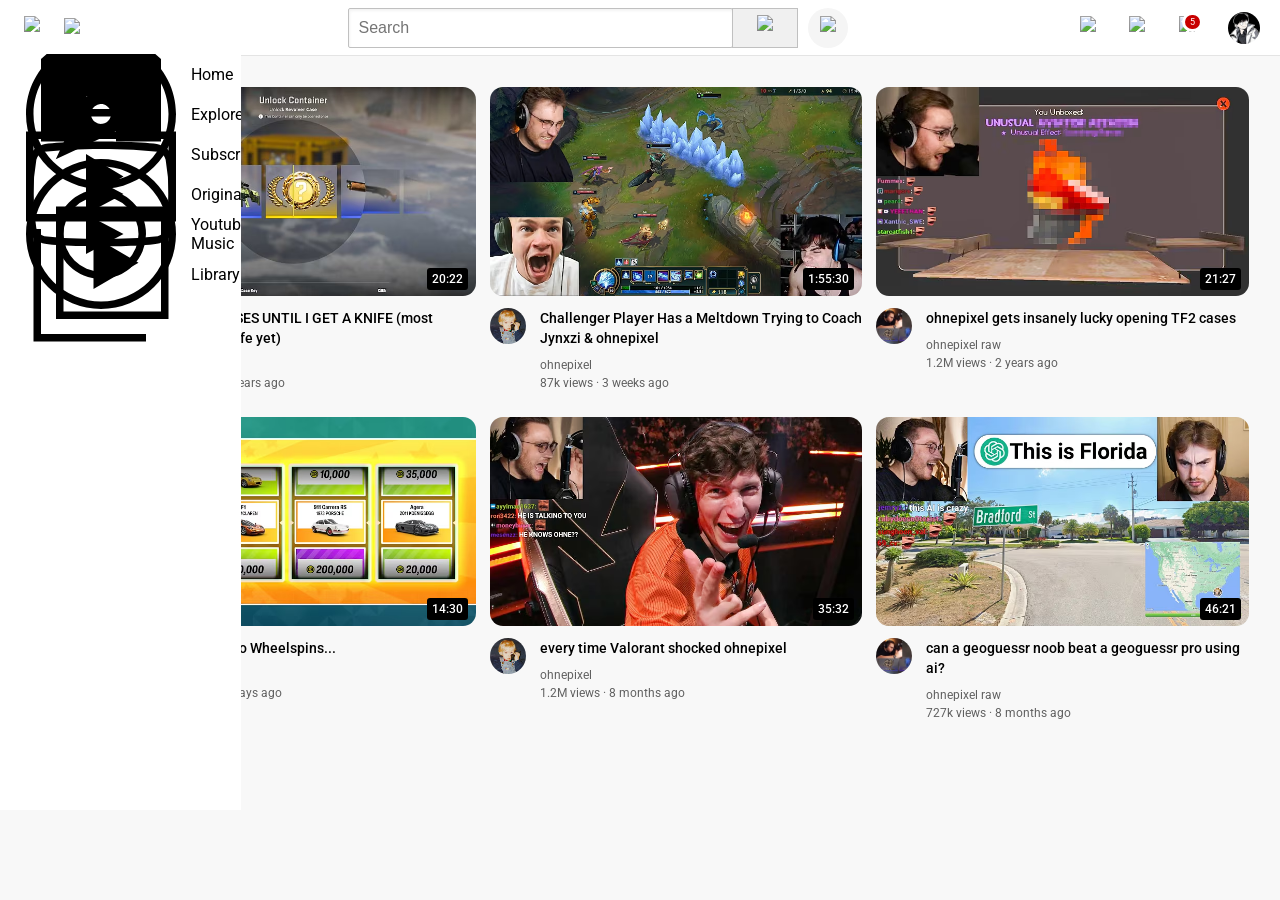
==== commit 426e6650: "Merge pull request #1 from andreww-nguyen/sidebar-changes Sidebar changes" ====
--- a/Youtube-clone/index.html
+++ b/Youtube-clone/index.html
@@ -73,597 +73,58 @@
       </div>
     </header>
 
-    <!-- Credits to Youtube.com for sidebar-icons (copied directly from inspect element) -->
     <nav class="sidebar">
-      <div class="sidebar-section">
-        <div class="sidebar-link-home">
-          <div class="icon-area">
-            <svg xmlns="http://www.w3.org/2000/svg" height: 24px
-            viewBox="0 0 24 24" width="24" focusable="false" aria-hidden="true">
-              <path d="m11.485 2.143-8 4.8-2 1.2a1 1 0 001.03 1.714L3 9.567V20a2 2 0 002 2h5v-8h4v8h5a2 
-                2 0 002-2V9.567l.485.29a1 1 0 001.03-1.714l-2-1.2-8-4.8a1 1 0 00-1.03 0Z">
-              </path>
-            </svg>          
-          </div>
-          <div class="sidebar-desc">
+      <a class="link" href="https://www.youtube.com/" target="">
+        <div class="sidebar-link">
+          <img src="sidebar-icons/home.svg">
+          <div>
             Home
           </div>
         </div>
-
-        <div class="sidebar-link">
-          <div class="icon-area">
-            <svg xmlns="http://www.w3.org/2000/svg" 
-            height="24" viewBox="0 0 24 24" width="24" focusable="false" aria-hidden="true">
-              <path d="m13.467 1.19-8 4.7a5 5 0 00-.255 8.46 5 5 0 005.32 8.462l8-4.7a5 
-                5 0 00.258-8.462 5 5 0 001.641-6.464l-.12-.217a5 5 0 00-6.844-1.78m5.12 
-                2.79a2.999 2.999 0 01-1.067 4.107l-1.327.78a1 1 0 00.096 1.775l.943.423a3 3 0
-                01.288 5.323l-8 4.7a3 3 0 01-3.039-5.173l1.327-.78a1 1 0 00-.097-1.775l-.942-.423a3 3 0 
-                01-.288-5.323l8-4.7a3 3 0 014.106 1.066ZM15 12l-5-3v6l5-3Z">
-              </path>
-            </svg>
-          </div>
-
-          <div class="sidebar-desc">
-            Shorts
-          </div>
-        </div>
-      </div>
-
-      <div class="sidebar-section">
-        <div class="sidebar-title-container">
-          <div class="sidebar-title">
-            Subscriptions
-          </div>
-
-          <div class="arrow-symbol">
-            <svg xmlns="http://www.w3.org/2000/svg" 
-            height="16" viewBox="0 0 24 24" width="24" focusable="false" aria-hidden="true">
-              <path d="M8.793 5.293a1 1 0 000 1.414L14.086 12l-5.293 5.293a1 1 0 101.414 1.414L16.914
-                12l-6.707-6.707a1 1 0 00-1.414 0Z">
-              </path>
-            </svg>
-          </div>
-        </div>
-
-        <div class="sidebar-link">
-          <div class="icon-area">
-            <img class="subscription-icon" src="pfps/OHNEPIXEL-PFP.jpg">
-          </div>
-
-          <div class="sidebar-desc">
-            ohnepixel raw
-          </div>
-        </div>
-
-        <div class="sidebar-link">
-          <div class="icon-area">
-            <img class="subscription-icon" src="pfps/OHNEPIXEL-2-PFP.jpg">
-          </div>
-
-          <div class="sidebar-desc">
-            ohnepixel
-          </div>
-        </div>
-
-        <div class="sidebar-link">
-          <div class="icon-area">
-            <img class="subscription-icon" src="pfps/moomoocowjonny.jpg">
-          </div>
-
-          <div class="sidebar-desc">
-            moomoocowjonny
-          </div>
-        </div>
-      </div>
-
-      <div class="sidebar-section">
-        <div class="sidebar-title-container">
-          <div class="sidebar-title">
-            You
-          </div>
-
-          <div class="arrow-symbol">
-            <svg xmlns="http://www.w3.org/2000/svg" 
-            height="16" viewBox="0 0 24 24" width="24" focusable="false" aria-hidden="true">
-              <path d="M8.793 5.293a1 1 0 000 1.414L14.086 12l-5.293 5.293a1 1 0 101.414 1.414L16.914
-                12l-6.707-6.707a1 1 0 00-1.414 0Z">
-              </path>
-            </svg>
-          </div>
-        </div>
-
-        <div class="sidebar-link">
-          <div class="icon-area">
-            <svg xmlns="http://www.w3.org/2000/svg"
-            height="24" viewBox="0 0 24 24" width="24" focusable="false" aria-hidden="true">
-              <path d="M20 2H4a2 2 0 00-2 2v16a2 2 0 002 2h16a2 2 0 002-2V4a2 2 0 00-2-2ZM4 
-                20V4h16v16h-1.293a7 7 0 00-13.414 0H4Zm8-14a4 4 0 100 8 4 4 0 000-8Zm0 2a2 2 0 110 4 2 2 0 
-                010-4Zm-.1 9.001h-.002A5 5 0 0116.581 20H7.417a5 5 0 014.483-2.999Z">
-              </path>
-            </svg>
-          </div>
-
-          <div class="sidebar-desc">
-            Your channel
-          </div>
-        </div>
-
-        <div class="sidebar-link">
-          <div class="icon-area">
-            <svg xmlns="http://www.w3.org/2000/svg"
-            height="24" viewBox="0 0 24 24" width="24" focusable="false" aria-hidden="true">
-              <path d="M8.76 1.487a11 11 0 11-7.54 12.706 1 1 0 011.96-.4 9 9 0 0014.254 5.38A9 
-                9 0 0016.79 4.38 9 9 0 004.518 7H7a1 1 0 010 2H1V3a1 1 0 012 0v2.678a11 11 0 015.76-4.192ZM12 
-                6a1 1 0 00-1 1v5.58l.504.288 3.5 2a1 1 0 10.992-1.736L13 11.42V7a1 1 0 00-1-1Z">
-              </path>
-            </svg>
-          </div>
-
-          <div class="sidebar-desc">
-            History
-          </div>
-        </div>
-
-        <div class="sidebar-link">
-          <div class="icon-area">
-            <svg xmlns="http://www.w3.org/2000/svg"
-            height="24" viewBox="0 0 24 24" width="24" focusable="false" aria-hidden="true">
-              <path d="M16 15.395a.5.5 0 01.762-.426L22.5 18.5l-5.738 3.531a.5.5 0 01-.762-.425v-6.212ZM14 
-                19H4a1 1 0 110-2h10v2Zm6-8a1 1 0 110 2H4a1 1 0 110-2h16Zm0-6a1 1 0 110 2H4a1 1 0 010-2h16Z">
-              </path>
-            </svg>
-          </div>
-
-          <div class="sidebar-desc">
-            Playlists
-          </div>
-        </div>
-
-        <div class="sidebar-link">
-          <div class="icon-area">
-            <svg xmlns="http://www.w3.org/2000/svg"
-            height="24" viewBox="0 0 24 24" width="24" focusable="false" aria-hidden="true">
-              <path d="M12 1C5.925 1 1 5.925 1 12s4.925 11 11 11 11-4.925 11-11S18.075 1 12 1Zm0 
-                2a9 9 0 110 18.001A9 9 0 0112 3Zm0 3a1 1 0 00-1 1v5.565l.485.292 3.33 2a1 1 0 001.03-1.714L13 
-                11.435V7a1 1 0 00-1-1Z">
-              </path>
-            </svg>
-          </div>
-
-          <div class="sidebar-desc">
-            Watch later
-          </div>
-        </div>
-
-        <div class="sidebar-link">
-          <div class="icon-area">
-            <svg xmlns="http://www.w3.org/2000/svg"
-            height="24" viewBox="0 0 24 24" width="24" focusable="false" aria-hidden="true">
-              <path d="M9.221 1.795a1 1 0 011.109-.656l1.04.173a4 4 0 013.252 4.784L14 9h4.061a3.664
-                3.664 0 013.576 2.868A3.68 3.68 0 0121 14.85l.02.087A3.815 3.815 0 0120 18.5v.043l-.01.227a2.82 
-                2.82 0 01-.135.663l-.106.282A3.754 3.754 0 0116.295 22h-3.606l-.392-.007a12.002 12.002 0 
-                01-5.223-1.388l-.343-.189-.27-.154a2.005 2.005 0 00-.863-.26l-.13-.004H3.5a1.5 1.5 0 
-                01-1.5-1.5V12.5A1.5 1.5 0 013.5 11h1.79l.157-.013a1 1 0 00.724-.512l.063-.145 2.987-8.535Zm-1.1 9.196A3 
-                3 0 015.29 13H4v4.998h1.468a4 4 0 011.986.528l.27.155.285.157A10 10 0 0012.69 20h3.606c.754 0 1.424-.483 
-                1.663-1.2l.03-.126a.819.819 0 00.012-.131v-.872l.587-.586c.388-.388.577-.927.523-1.465l-.038-.23-.02-.087-.21-.9.55-.744A1.663 
-                1.663 0 0018.061 11H14a2.002 2.002 0 01-1.956-2.418l.623-2.904a2 2 0 00-1.626-2.392l-.21-.035-2.71 7.741Z">
-              </path>
-            </svg>
-          </div>
-
-          <div class="sidebar-desc">
-            Liked videos
-          </div>
-        </div>
-
-        <div class="sidebar-link">
-          <div class="icon-area">
-            <svg xmlns="http://www.w3.org/2000/svg"
-            height="24" viewBox="0 0 24 24" width="24" focusable="false" aria-hidden="true">
-              <path d="M21 3H3a2 2 0 00-2 2v14a2 2 0 002 2h18a2 2 0 002-2V5a2 2 0 00-2-2ZM3 19V5h18v14H3Zm13-7L9.5 
-                8v8l6.5-4Z">
-              </path>
-            </svg>
-          </div>
-
-          <div class="sidebar-desc">
-            Your videos
-          </div>
-        </div>
-
-        <div class="sidebar-link">
-          <div class="icon-area">
-            <svg xmlns="http://www.w3.org/2000/svg"
-            height="24" viewBox="0 0 24 24" width="24" focusable="false" aria-hidden="true">
-              <path d="M12 2a1 1 0 00-1 1v11.586l-4.293-4.293a1 1 0 10-1.414 1.414L12 18.414l6.707-6.707a1
-                1 0 10-1.414-1.414L13 14.586V3a1 1 0 00-1-1Zm7 18H5a1 1 0 000 2h14a1 1 0 000-2Z">
-              </path>
-            </svg>
-          </div>
-
-          <div class="sidebar-desc">
-            Downloads
-          </div>
-        </div>
-      </div>
-
-      <div class="sidebar-section">
-        <div class="sidebar-title-container">
-          <div class="sidebar-title">
-            Explore
-          </div>
-        </div>
-
-        <div class="sidebar-link">
-          <div class="icon-area">
-            <svg xmlns="http://www.w3.org/2000/svg"
-            height="24" viewBox="0 0 24 24" width="24" focusable="false" aria-hidden="true">
-              <path d="M16 6h4a2 2 0 012 2v10a4 4 0 01-4 4H6a4 4 0 01-4-4V8a2 2 0 012-2h4V4.344l.005-.048C8.195
-                2.32 10.039 1 12 1c1.96 0 3.805 1.32 3.995 3.296l.005.048V6Zm-6 0h4V4.447C13.906 3.732 13.149 3 12 
-                3s-1.906.732-2 1.447V6ZM4 18a2 2 0 002 2h12a2 2 0 002-2V8H4v10Zm11-9a1 1 0 00-1 1v.553c-.094.715-.851
-                1.447-2 1.447s-1.906-.732-2-1.447V10a1 1 0 00-2 0v.656l.005.048C8.195 12.68 10.04 14 12 14c1.961 0 
-                3.805-1.32 3.995-3.296l.005-.048V10a1 1 0 00-1-1Z">
-              </path>
-            </svg>
-          </div>
-
-          <div class="sidebar-desc">
-            Shopping
-          </div>
-        </div>
-
-        <div class="sidebar-link">
-          <div class="icon-area">
-            <svg xmlns="http://www.w3.org/2000/svg"
-            height="24" viewBox="0 0 24 24" width="24" focusable="false" aria-hidden="true">
-              <path d="M11 2.766v10.99a4.5 4.5 0 101.994 3.976L13 17.5V9.2l5.485 3.292A1 1 0 0020 11.634V6.966a1
-                1 0 00-.485-.857l-7-4.2A1 1 0 0011 2.766Zm2 4.102V4.533l5 3v2.335l-5-3ZM8.5 15a2.5 2.5 0 110 5.001A2.5
-                2.5 0 018.5 15Z">
-              </path>
-            </svg>
-          </div>
-
-          <div class="sidebar-desc">
-            Music
-          </div>
-        </div>
-
-        <div class="sidebar-link">
-          <div class="icon-area">
-            <svg xmlns="http://www.w3.org/2000/svg"
-            height="24" viewBox="0 0 24 24" width="24" focusable="false" aria-hidden="true">
-              <path d="M20 3H4a3 3 0 00-2.587 1.485l-.001.003-.01.015-.072.133-.037.077a3.046 3.046
-                0 00-.264.869l-.002.011-.011.1-.005.063-.005.06A3.004 3.004 0 001 6v12a3 3 0 003 3h16a3
-                3 0 003-3V6a3 3 0 00-3-3ZM4 5h1.986l2 2-2 2H3v-.686L4.313 7 3.04 5.725A1 1 0 014 5Zm13.315
-                2-2-2h3.67l2 2-2 2h-3.67l2-2Zm-6.5 0L8.814 5h3.672l2 2-2 2H8.815l2-2ZM3 18v-7h18v7a1 1 
-                0 01-1 1H4a1 1 0 01-1-1Z">
-              </path>
-            </svg>
-          </div>
-
-          <div class="sidebar-desc">
-            Movies & TV
-          </div>
-        </div>
-
-          
-        <input type="checkbox" id="toggle" hidden>
-
-        <div class="sidebar-link extra">
-          <div class="icon-area">
-            <svg xmlns="http://www.w3.org/2000/svg"
-            height="24" viewBox="0 0 24 24" width="24" focusable="false" aria-hidden="true">
-              <path clip-rule="evenodd" d="M18.364 4.224a1 1 0 011.414 0 11 11 0 010 15.557 1 1 0 
-                01-1.414-1.414 9 9 0 000-12.729 1 1 0 010-1.414ZM4.222 4.222a1 1 0 011.414 1.415 9 9 
-                0 000 12.728 1 1 0 11-1.414 1.414 11.002 11.002 0 010-15.557Zm3.181 3.181a1.002 1.002 0 
-                011.415 1.415 4.503 4.503 0 00-.975 4.904c.226.545.558 1.042.975 1.46a1.001 1.001 0 01-1.415 
-                1.414 6.502 6.502 0 010-9.193Zm7.779 0c.39-.39 1.024-.39 1.415 0a6.5 6.5 0 010 9.193 1.001 1.001
-                0 01-1.415-1.415 4.5 4.5 0 000-6.363 1.001 1.001 0 010-1.415ZM12 10a2 2 0 110 4 2 2 0 010-4Z" fill-rule="evenodd">
-              </path>
-            </svg>
-          </div>
-
-          <div class="sidebar-desc">
-            Live
-          </div>
-        </div>
-
-        <div class="sidebar-link extra"> 
-          <div class="icon-area">
-            <svg xmlns="http://www.w3.org/2000/svg"
-            height="24" viewBox="0 0 24 24" width="24" focusable="false" aria-hidden="true">
-              <path d="M15.97 2.615 12 4.998 8.03 2.615a2 2 0 00-2.06 0l-5 3A2 2 0 000 7.33v7.34a2 2 0 00.97 
-                1.715l10 6c.634.38 1.426.38 2.06 0l10-6A1.998 1.998 0 0024 14.67V7.33a2 2 0 00-.97-1.715l-5-3a2
-                2 0 00-2.06 0ZM12 7.33l5-3 5 3v7.34l-10 6-10-6V7.33l5-3 5 3ZM7 7.5a1 1 0 00-1 1v1.502H4.5a1 1
-                0 000 2H6V13.5a1 1 0 102 0v-1.498h1.5a1 1 0 000-2H8V8.5a1 1 0 00-1-1Zm11.5 1.502a1.5 1.5 0 100 3 1.5
-                1.5 0 000-3Zm-4 2a1.5 1.5 0 100 3 1.5 1.5 0 000-3Z">
-              </path>
-            </svg>
-          </div>
-
-          <div class="sidebar-desc">
-            Gaming
-          </div>
-        </div>
-
-        <div class="sidebar-link extra"> 
-          <div class="icon-area">
-            <svg xmlns="http://www.w3.org/2000/svg"
-            height="24" viewBox="0 0 24 24" width="24" focusable="false" aria-hidden="true">
-              <path d="M23 17V3H1v14a4 4 0 004 4h14a4 4 0 004-4ZM3 17V5h18v12a2 2 0 01-2 2H5a2 2
-                0 01-2-2ZM18 7H6a1 1 0 000 2h12a1 1 0 100-2Zm0 4h-3a1 1 0 000 2h3a1 1 0 000-2Zm-7
-                0H6a1 1 0 00-1 1v4a1 1 0 001 1h5a1 1 0 001-1v-4a1 1 0 00-1-1Zm-4 4v-2h3v2H7Zm11 0h-3a1
-                1 0 000 2h3a1 1 0 000-2Z">
-              </path>
-            </svg>
-          </div>
-
-          <div class="sidebar-desc">
-            News
-          </div>
-        </div>
-
-        <div class="sidebar-link extra"> 
-          <div class="icon-area">
-            <svg xmlns="http://www.w3.org/2000/svg"
-            height="24" viewBox="0 0 24 24" width="24" focusable="false" aria-hidden="true">
-              <path d="M17.5 1h-11A1.5 1.5 0 005 2.5V4H2a1 1 0 00-1 1v3a5 5 0 004.669 4.987 7.01 
-                7.01 0 004.72 3.826l-2.926 4.655A1 1 0 008.31 23h7.38a1 1 0 00.847-1.532l-2.927-4.657a7.01
-                7.01 0 004.72-3.824A5 5 0 0023 8V5a1 1 0 00-1-1h-3V2.5A1.5 1.5 0 0017.5 1ZM7 10V3h10v7a5 5
-                0 11-10 0ZM3 8V6h2v4c0 .283.017.565.052.845A3 3 0 013 8Zm16 2V6h2v2a3 3 0 01-2.053 
-                2.845c.034-.277.052-.559.053-.845Zm-8.88 11L12 18.008 13.88 21h-3.76Z">
-              </path>
-            </svg>
-          </div>
-
-          <div class="sidebar-desc">
-            Sports
-          </div>
-        </div>
-
-        <div class="sidebar-link extra"> 
-          <div class="icon-area">
-            <svg xmlns="http://www.w3.org/2000/svg"
-            height="24" viewBox="0 0 24 24" width="24" focusable="false" aria-hidden="true">
-              <path d="M11.485 2.143 1.486 8.148a1 1 0 000 1.715L5 11.968v4.957a2 2 0 00.992 1.73l5.504
-                3.21a1 1 0 001.008 0l5.504-3.212A2 2 0 0019 16.926V11.97l2-1.2V18a1 1 0 002 0V9a1 1 0
-                00-.485-.852l-10-6.005a1 1 0 00-1.03 0ZM3.944 9.005 12 4.167l8.057 4.837L12 13.834l-8.056-4.83Zm8.57
-                6.852L17 13.167v3.759l-5 2.917-5-2.917v-3.758l4.486 2.69a1 1 0 001.028-.001Z">
-              </path>
-            </svg>
-          </div>
-
-          <div class="sidebar-desc">
-            Courses
-          </div>
-        </div>
-
-        <div class="sidebar-link extra"> 
-          <div class="icon-area">
-            <svg xmlns="http://www.w3.org/2000/svg"
-            height="24" viewBox="0 0 24 24" width="24" focusable="false" aria-hidden="true">
-              <path d="M11.545 2.782a3.25 3.25 0 00-2.613 2.145 1 1 0 101.888.66 1.25 1.25 0 011.005-.825A1.251
-                1.251 0 1112 7.25a1 1 0 00-1 1v2.214l-7.56 5.04C.973 17.15 2.138 21 5.106 21h14.38c3.02 0 4.147-3.957
-                1.582-5.55L13 10.444V9.092a3.25 3.25 0 00-1.455-6.31ZM4.55 17.168l7.468-4.98 7.994 4.962c.855.53.478
-                1.85-.528 1.85H5.104c-.99 0-1.377-1.283-.554-1.832Z">
-              </path>
-            </svg>
-          </div>
-
-          <div class="sidebar-desc">
-            Fashion & Beauty
-          </div>
-        </div>
-
-        <div class="sidebar-link extra"> 
-          <div class="icon-area">
-            <svg xmlns="http://www.w3.org/2000/svg"
-              height="24" viewBox="0 0 24 24" width="24" focusable="false" aria-hidden="true">
-                <path d="M12 1a10 10 0 00-8.66 15 1 1 0 001.732-1 8 8 0 1113.856 0 1 1 0 001.732 1A10 10 0 0012
-                  1Zm0 5a4 4 0 00-4 4v4a4 4 0 003 3.874V20h-1a1 1 0 000 2h4a1 1 0 000-2h-1v-2.126A4 4 0 0016
-                  14v-4a4 4 0 00-4-4Zm0 2a2 2 0 012 2v4a2 2 0 01-4 0v-4a2 2 0 012-2Z">
-                </path>
-            </svg>
-          </div>
-
-          <div class="sidebar-desc">
-            Podcasts
-          </div>
-        </div>
-
-        <div class="sidebar-link extra"> 
-          <div class="icon-area">
-            <svg xmlns="http://www.w3.org/2000/svg"
-            height="24" viewBox="0 0 24 24" width="24" focusable="false" aria-hidden="true">
-              <path d="M12 1a3 3 0 100 6 3 3 0 000-6Zm8 0a3 3 0 100 6 3 3 0 000-6ZM5.556 1C4.92 1 4.355 1.295
-                4 1.75A1.97 1.97 0 002.444 1C1.37 1 .5 1.839.5 2.875.5 5.263 3.976 6.988 4 7c.024-.012 3.5-1.737
-                3.5-4.125C7.5 1.84 6.629 1 5.556 1ZM12 2.75a1.25 1.25 0 110 2.5 1.25 1.25 0 010-2.5Zm8 0a1.25 1.25
-                0 110 2.5 1.25 1.25 0 010-2.5Zm-5 7.5L12 8.5l-3 1.75v3.5l3 1.75 3-1.75v-3.5ZM4 9a3 3 0 100 6 3 3 0
-                000-6Zm16 0a3 3 0 100 6 3 3 0 000-6ZM4 10.75a1.25 1.25 0 110 2.5 1.25 1.25 0 010-2.5Zm16 0a1.25 1.25
-                0 110 2.5 1.25 1.25 0 010-2.5ZM4 17a3 3 0 100 6 3 3 0 000-6Zm8 0a3 3 0 100 6 3 3 0 000-6Zm11.5 2.4L21.75
-                17h-3.5l-1.75 2.4L20 23l3.5-3.6ZM4 18.75a1.25 1.25 0 110 2.5 1.25 1.25 0 010-2.5Zm8 0a1.25 1.25 0 110 2.5
-                1.25 1.25 0 010-2.5Z">
-              </path>
-            </svg>
-          </div>
-
-          <div class="sidebar-desc">
-            Playables
-          </div>
-        </div>
-        <!-- Both labels are on the page. Initially, the 'Show more' label is displayed and the 
-         'Show less' label is hidden. The divs with class="extra" are also hidden. Only until after
-         the 'Show more' label is checked will the "extra" class be displayed. -->
-
-        <label for="toggle" class="show-more">
-          <div class="unchecked">
-            <div class="sidebar-link">
-              <div class="icon-area">
-                <svg xmlns="http://www.w3.org/2000/svg"
-                height="24" viewBox="0 0 24 24" width="24" focusable="false" aria-hidden="true">
-                  <path d="M18.707 8.793a1 1 0 00-1.414 0L12 14.086 6.707 8.793a1 1 0 10-1.414 1.414L12 
-                    16.914l6.707-6.707a1 1 0 000-1.414Z">
-                  </path>
-                </svg>
-              </div>
-    
-              <div class="sidebar-desc">
-                Show more
-              </div>
-            </div>            
-          </div>
-
-          <div class="checked">
-            <div class="sidebar-link">
-              <div class="icon-area">
-                <svg xmlns="http://www.w3.org/2000/svg"
-                height="24" viewBox="0 0 24 24" width="24" focusable="false" aria-hidden="true">
-                  <path d="M5.293 15.207a1 1 0 001.414 0L12 9.914l5.293 5.293a1 1 0 101.414-1.414L12 
-                    7.086l-6.707 6.707a1 1 0 000 1.414Z">
-                  </path>
-                </svg>
-              </div>
-    
-              <div class="sidebar-desc">
-                Show less
-              </div>
-            </div>            
-          </div>
-        </label>
-      </div>
-
-      <div class="sidebar-section">
-        <div class="sidebar-title-container">
-          <div class="sidebar-title">
-            More from YouTube
-          </div>
-        </div>
-
-        <div class="sidebar-link"> 
-          <div class="icon-area">
-            <svg xmlns="http://www.w3.org/2000/svg" xmlns:xlink="http://www.w3.org/1999/xlink" version="1.1"
-            x="0px" y="0px" width="24px" height="24px" viewBox="0 0 24 24" enable-background="new 0 0 24 24" 
-            xml:space="preserve" focusable="false" aria-hidden="true">
-              <g>
-                <path fill="#FF0033" d="M21.58,7.19c-0.23-0.86-0.91-1.54-1.77-1.77C18.25,5,12,5,12,5S5.75,5,4.19,5.42
-                  C3.33,5.65,2.65,6.33,2.42,7.19C2,8.75,2,12,2,12s0,3.25,0.42,4.81c0.23,0.86,0.91,1.54,1.77,1.77C5.75,19,12,19,12,19
-                  s6.25,0,7.81-0.42c0.86-0.23,1.54-0.91,1.77-1.77C22,15.25,22,12,22,12S22,8.75,21.58,7.19z">
-                </path>
-                <polygon fill="#FFFFFF" points="10,15 15,12 10,9  "></polygon>
-              </g>
-            </svg>
-          </div>
-
-          <div class="sidebar-desc">
-            Youtube Premium
-          </div>
-        </div>
-
-        <div class="sidebar-link"> 
-          <div class="icon-area">
-            <svg xmlns="http://www.w3.org/2000/svg" xmlns:xlink="http://www.w3.org/1999/xlink" version="1.1"
-            x="0px" y="0px" width="24px" height="24px" viewBox="0 0 24 24" enable-background="new 0 0 24 24" 
-            xml:space="preserve" focusable="false" aria-hidden="true">
-              <g>
-                <path fill="#FF0033" d="M21,17H3c-0.55,0-1-0.45-1-1V6c0-0.55,0.45-1,1-1h18c0.55,0,1,0.45,1,1v10C22,16.55,21.55,17,21,17z
-                  M19,19.2v-0.9c0-0.17-0.13-0.3-0.3-0.3H5.3C5.13,18,5,18.13,5,18.3v0.9c0,0.17,0.13,0.3,0.3,0.3h13.4C18.87,19.5,19,19.37,19,19.2 z">
-                </path>
-                <polygon fill="#FFFFFF" points="10,14 15,11 10,8  "></polygon>
-              </g>
-            </svg>
-          </div>
-
-          <div class="sidebar-desc">
-            Youtube TV
-          </div>
-        </div>
-
-        <div class="sidebar-link"> 
-          <div class="icon-area">
-            <svg xmlns="http://www.w3.org/2000/svg" xmlns:xlink="http://www.w3.org/1999/xlink"
-            version="1.1" x="0px" y="0px" width="24px" height="24px" viewBox="0 0 24 24" enable-background="new 0 0 24 24"
-            xml:space="preserve" focusable="false" aria-hidden="true">
-              <g>
-                <circle id="XMLID_4814__yt87" fill="#FF0033" cx="12" cy="12" r="11"></circle>
-                <path fill="#FFFFFF" d="M12,6.25c3.17,0,5.75,2.58,5.75,5.75s-2.58,5.75-5.75,5.75S6.25,15.17,6.25,12S8.83,6.25,12,6.25
-                  M12,5.25 c-3.73,0-6.75,3.02-6.75,6.75s3.02,6.75,6.75,6.75s6.75-3.02,6.75-6.75S15.73,5.25,12,5.25L12,5.25z">
-                </path>
-                <polygon fill="#FFFFFF" points="10,15 15,12 10,9  "></polygon>
-              </g>
-            </svg>
-          </div>
-
-          <div class="sidebar-desc">
-            Youtube Music
-          </div>
-        </div>
-
-        <div class="sidebar-link"> 
-          <div class="icon-area">
-            <svg xmlns="http://www.w3.org/2000/svg" xmlns:xlink="http://www.w3.org/1999/xlink"
-            version="1.1" x="0px" y="0px" width="24px" height="24px" viewBox="0 0 24 24" enable-background="new 0 0 24 24"
-            xml:space="preserve" focusable="false" aria-hidden="true">
-              <g>
-                <g>
-                  <path fill="#FF0033" d="M22.64,13.2c-0.01-1.04-0.62-5.98-0.9-6.74c-0.19-0.5-0.58-1.4-1.31-1.95c-0.94-0.7-1.7-0.83-2.68-0.85
-                    C17.06,3.64,6.12,5.03,4.79,5.51C3.8,5.88,3.03,6.35,2.42,6.95c-0.99,0.98-1.18,1.93-1.02,3.6c0.14,1.52,0.85,6.55,1.21,7.59
-                    c0.39,1.15,1.11,2.03,2.3,2.16c3.62,0.39,4.48-1.6,12.9-1.58c2.55,0.01,3.82-1.11,4.35-2.08C22.77,15.49,22.65,13.99,22.64,13.2z">
-                  </path>
-                  <path fill="#212121" d="M17.47,4.04C17.47,4.04,17.48,4.04,17.47,4.04c0.94,0.02,1.67,0.14,2.56,0.81
-                    c0.7,0.53,1.08,1.39,1.25,1.86c0.28,0.73,0.85,5.44,0.86,6.43c0.01,0.76,0.12,2.19-0.47,3.28c-0.5,0.92-1.71,1.98-4.13,1.98
-                    c-0.01,0-0.01,0-0.02,0c-0.04,0-0.07,0-0.11,0c-7.23,0-8.55,1.56-11.33,1.56c-0.27,0-0.56-0.02-0.87-0.05
-                    c-1.13-0.12-1.82-0.96-2.19-2.06c-0.34-0.99-1.01-5.79-1.15-7.24c-0.15-1.6,0.03-2.51,0.98-3.44c0.58-0.57,1.32-1.02,2.27-1.37
-                    C6.38,5.35,16.73,4.04,17.47,4.04 M17.47,3.2c-0.47,0-3.53,0.37-6.09,0.72C8.82,4.27,5.6,4.75,4.84,5.03
-                    c-1.06,0.39-1.9,0.9-2.56,1.56C1.05,7.8,0.9,9.06,1.05,10.7c0.12,1.27,0.8,6.28,1.19,7.43c0.53,1.55,1.55,2.48,2.89,2.62
-                    c0.33,0.04,0.64,0.05,0.96,0.05c1.17,0,2.1-0.25,3.18-0.54c1.69-0.45,3.8-1.02,8.15-1.02l0.11,0l0.02,0
-                    c1.07,0,3.68-0.24,4.86-2.42c0.63-1.17,0.6-2.59,0.58-3.43c0-0.09,0-0.18-0.01-0.26c-0.01-1.01-0.59-5.85-0.92-6.72
-                    c-0.38-1-0.89-1.75-1.53-2.23c-1.05-0.79-1.94-0.96-3.04-0.98l-0.01,0L17.47,3.2L17.47,3.2z">
-                  </path>
-                </g>
-                <g>
-                  <path fill="#FFFFFF" d="M15.28,11.85c-0.03,0.02-0.05,0.03-0.08,0.05c-0.21,0.14-0.42,0.28-0.63,0.43
-                    c-0.49,0.33-3.33,2.26-3.33,2.26c-0.24,0.18-0.7,0.47-0.87,0.38c-0.17-0.09-0.23-0.72-0.27-1.02l-0.01-0.07
-                    c-0.05-0.36-0.46-3.83-0.51-4.21C9.56,9.56,9.5,9.17,9.62,9.08c0.13-0.1,0.47,0.01,0.58,0.05c0.66,0.21,3.93,1.35,4.95,1.86
-                    c0.03,0.02,0.06,0.03,0.1,0.04c0.15,0.06,0.35,0.15,0.35,0.39C15.6,11.65,15.42,11.76,15.28,11.85z">
-                  </path>
-                  <path fill="#212121" d="M10.04,9.59c1.14,0.38,3.77,1.32,5.01,1.87c-0.15,0.1-0.3,0.2-0.45,0.3c-0.58,0.39-3.94,2.68-3.94,2.68
-                    l-0.02,0.01l-0.02,0.01c0,0,0,0,0,0c0-0.03-0.01-0.05-0.01-0.07l-0.02-0.13l-0.01-0.08c-0.04-0.31-0.31-2.58-0.48-3.94
-                    C10.08,9.98,10.06,9.76,10.04,9.59 M9.4,8.56c-0.07,0-0.14,0.01-0.18,0.05c-0.15,0.11-0.07,0.58-0.05,0.7 
-                    c0.05,0.45,0.54,4.56,0.6,4.99l0.01,0.08c0.05,0.36,0.12,1.1,0.33,1.21c0.03,0.01,0.06,0.02,0.1,0.02c0.25,0,0.68-0.28,0.93-0.47
-                    c0,0,3.36-2.29,3.94-2.68c0.25-0.17,0.5-0.34,0.75-0.51c0.03-0.02,0.06-0.04,0.1-0.06c0.17-0.1,0.38-0.23,0.38-0.5    
-                    c-0.01-0.29-0.24-0.39-0.41-0.46c-0.04-0.02-0.08-0.03-0.11-0.05c-1.21-0.61-5.09-1.96-5.87-2.21C9.8,8.63,9.58,8.56,9.4,8.56
-                    L9.4,8.56z">
-                  </path>
-                </g>
-              </g>
-            </svg>
-          </div>
-
-          <div class="sidebar-desc">
-            Youtube Kids
-          </div>
-        </div>
-      </div>
-
-      <div class="sidebar-section">
-        <div class="sidebar-link">
-          <div class="icon-area">
-            <svg xmlns="http://www.w3.org/2000/svg" height="24" viewBox="0 0 24 24" width="24" focusable="false" aria-hidden="true">
-              <path d="m4 2.999-.146.073A1.55 1.55 0 003 4.454v16.545a1 1 0 102 0v-6.491a7.26 7.26 0 016.248.115l.752.376a8.94 8.94
-                0 008 0l.145-.073c.524-.262.855-.797.855-1.382V4.458a1.21 1.21 0 00-1.752-1.083 7.26 7.26 0 01-6.496 0L12 2.999a8.94
-                8.94 0 00-8 0Zm7.105 1.79v-.002l.752.376A9.26 9.26 0 0019 5.641v7.62a6.95 6.95 0 01-6.105-.052l-.752-.376A9.261 9.261
-                0 005 12.355v-7.62a6.94 6.94 0 016.105.054Z">
-              </path>
-            </svg>
-          </div>
-
-          <div class="sidebar-desc">
-            Report history
-          </div>
-        </div>
+      </a>
+
+      <div class="sidebar-link">
+        <img src="sidebar-icons/explore.svg">
+
+        <div>
+          Explore
+        </div>
+      </div>
+
+      <div class="sidebar-link">
+        <img src="sidebar-icons/subscriptions.svg">
+
+        <div>
+          Subscriptions
+        </div>
+      </div>
+
+      <div class="sidebar-link">
+        <img src="sidebar-icons/originals.svg">
+
+        <div>
+          Originals
+        </div>
+      </div>
+
+      <div class="sidebar-link">
+        <img src="sidebar-icons/youtube-music.svg">
+
+        <div>
+          Youtube Music
+        </div>
+      </div>
+
+      <div class="sidebar-link">
+        <img src="sidebar-icons/library.svg">
+
+        <div>
+          Library
+        </div>
+
       </div>
     </nav>
-    
+
     <main>
       <section class="video-grid">
         <a class="link" href="https://www.youtube.com/watch?v=ppVmJsY59eE">
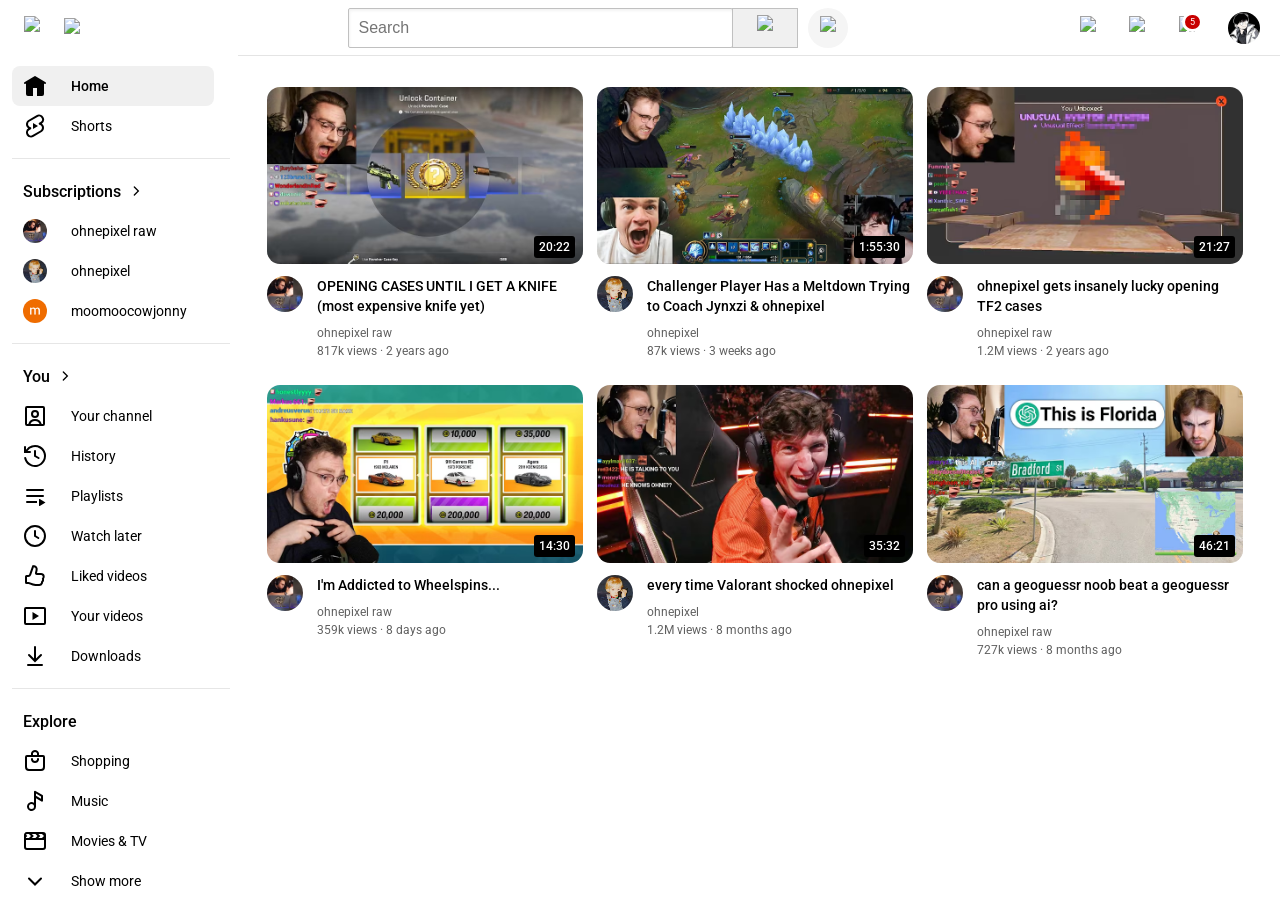
==== commit 31a15081: "added sidebar links to the buttons" ====
--- a/Youtube-clone/index.html
+++ b/Youtube-clone/index.html
@@ -6,7 +6,7 @@
     <title>Youtube.com exercise</title>
 
     <link rel="stylesheet" href="styles/general.css">
-    <link rel="stylesheet" href="styles/header.css">    
+    <link rel="stylesheet" href="styles/header.css">
     <link rel="stylesheet" href="styles/sidebar.css">
     <link rel="stylesheet" href="styles/video-preview.css">
 
@@ -14,6 +14,7 @@
     <link rel="preconnect" href="https://fonts.gstatic.com" crossorigin>
     <link href="https://fonts.googleapis.com/css2?family=Roboto:ital,wght@0,100..900;1,100..900&display=swap" rel="stylesheet">
   </head>
+
   <body>
     <header class="header">
       <div class="left-section">
@@ -73,58 +74,651 @@
       </div>
     </header>
 
-    <nav class="sidebar">
-      <a class="link" href="https://www.youtube.com/" target="">
+    <!-- Credits to Youtube.com for sidebar-icons (copied directly from inspect element) -->
+    <nav class=" big-sidebar">
+      <div class="sidebar-section">
+        <a class="link" href="https://www.youtube.com/">
+          <div class="sidebar-link-home">
+            <div class="icon-area">
+              <svg xmlns="http://www.w3.org/2000/svg" height: 24px
+              viewBox="0 0 24 24" width="24" focusable="false" aria-hidden="true">
+                <path d="m11.485 2.143-8 4.8-2 1.2a1 1 0 001.03 1.714L3 9.567V20a2 2 0 002 2h5v-8h4v8h5a2 
+                  2 0 002-2V9.567l.485.29a1 1 0 001.03-1.714l-2-1.2-8-4.8a1 1 0 00-1.03 0Z">
+                </path>
+              </svg>          
+            </div>
+            <div class="sidebar-desc">
+              Home
+            </div>
+          </div>
+        </a>
+        
+
         <div class="sidebar-link">
-          <img src="sidebar-icons/home.svg">
-          <div>
-            Home
-          </div>
-        </div>
-      </a>
-
-      <div class="sidebar-link">
-        <img src="sidebar-icons/explore.svg">
-
-        <div>
-          Explore
+          <div class="icon-area">
+            <svg xmlns="http://www.w3.org/2000/svg" 
+            height="24" viewBox="0 0 24 24" width="24" focusable="false" aria-hidden="true">
+              <path d="m13.467 1.19-8 4.7a5 5 0 00-.255 8.46 5 5 0 005.32 8.462l8-4.7a5 
+                5 0 00.258-8.462 5 5 0 001.641-6.464l-.12-.217a5 5 0 00-6.844-1.78m5.12 
+                2.79a2.999 2.999 0 01-1.067 4.107l-1.327.78a1 1 0 00.096 1.775l.943.423a3 3 0
+                01.288 5.323l-8 4.7a3 3 0 01-3.039-5.173l1.327-.78a1 1 0 00-.097-1.775l-.942-.423a3 3 0 
+                01-.288-5.323l8-4.7a3 3 0 014.106 1.066ZM15 12l-5-3v6l5-3Z">
+              </path>
+            </svg>
+          </div>
+
+          <div class="sidebar-desc">
+            Shorts
+          </div>
         </div>
       </div>
 
-      <div class="sidebar-link">
-        <img src="sidebar-icons/subscriptions.svg">
-
-        <div>
-          Subscriptions
+      <div class="sidebar-section">
+        <div class="sidebar-title-container">
+          <div class="sidebar-title">
+            Subscriptions
+          </div>
+
+          <div class="arrow-symbol">
+            <svg xmlns="http://www.w3.org/2000/svg" 
+            height="16" viewBox="0 0 24 24" width="24" focusable="false" aria-hidden="true">
+              <path d="M8.793 5.293a1 1 0 000 1.414L14.086 12l-5.293 5.293a1 1 0 101.414 1.414L16.914
+                12l-6.707-6.707a1 1 0 00-1.414 0Z">
+              </path>
+            </svg>
+          </div>
         </div>
+
+        <a class="link" href="https://www.youtube.com/@ohnepixelraw">
+          <div class="sidebar-link">
+            <div class="icon-area">
+              <img class="subscription-icon" src="pfps/OHNEPIXEL-PFP.jpg">
+            </div>
+  
+            <div class="sidebar-desc">
+              ohnepixel raw
+            </div>
+          </div>
+        </a>
+        
+        <a class="link" href="https://www.youtube.com/@ohnepixel">
+          <div class="sidebar-link">
+            <div class="icon-area">
+              <img class="subscription-icon" src="pfps/OHNEPIXEL-2-PFP.jpg">
+            </div>
+  
+            <div class="sidebar-desc">
+              ohnepixel
+            </div>
+          </div>
+        </a>
+        
+        <a class="link" href="https://www.youtube.com/@moomoocowjonny">
+          <div class="sidebar-link">
+            <div class="icon-area">
+              <img class="subscription-icon" src="pfps/moomoocowjonny.jpg">
+            </div>
+  
+            <div class="sidebar-desc">
+              moomoocowjonny
+            </div>
+          </div>
+        </a>
       </div>
 
-      <div class="sidebar-link">
-        <img src="sidebar-icons/originals.svg">
-
-        <div>
-          Originals
+      <div class="sidebar-section">
+        <div class="sidebar-title-container">
+          <div class="sidebar-title">
+            You
+          </div>
+
+          <div class="arrow-symbol">
+            <svg xmlns="http://www.w3.org/2000/svg" 
+            height="16" viewBox="0 0 24 24" width="24" focusable="false" aria-hidden="true">
+              <path d="M8.793 5.293a1 1 0 000 1.414L14.086 12l-5.293 5.293a1 1 0 101.414 1.414L16.914
+                12l-6.707-6.707a1 1 0 00-1.414 0Z">
+              </path>
+            </svg>
+          </div>
         </div>
+
+        <div class="sidebar-link">
+          <div class="icon-area">
+            <svg xmlns="http://www.w3.org/2000/svg"
+            height="24" viewBox="0 0 24 24" width="24" focusable="false" aria-hidden="true">
+              <path d="M20 2H4a2 2 0 00-2 2v16a2 2 0 002 2h16a2 2 0 002-2V4a2 2 0 00-2-2ZM4 
+                20V4h16v16h-1.293a7 7 0 00-13.414 0H4Zm8-14a4 4 0 100 8 4 4 0 000-8Zm0 2a2 2 0 110 4 2 2 0 
+                010-4Zm-.1 9.001h-.002A5 5 0 0116.581 20H7.417a5 5 0 014.483-2.999Z">
+              </path>
+            </svg>
+          </div>
+
+          <div class="sidebar-desc">
+            Your channel
+          </div>
+        </div>
+
+        <a class="link" href="https://www.youtube.com/feed/history">
+          <div class="sidebar-link">
+            <div class="icon-area">
+              <svg xmlns="http://www.w3.org/2000/svg"
+              height="24" viewBox="0 0 24 24" width="24" focusable="false" aria-hidden="true">
+                <path d="M8.76 1.487a11 11 0 11-7.54 12.706 1 1 0 011.96-.4 9 9 0 0014.254 5.38A9 
+                  9 0 0016.79 4.38 9 9 0 004.518 7H7a1 1 0 010 2H1V3a1 1 0 012 0v2.678a11 11 0 015.76-4.192ZM12 
+                  6a1 1 0 00-1 1v5.58l.504.288 3.5 2a1 1 0 10.992-1.736L13 11.42V7a1 1 0 00-1-1Z">
+                </path>
+              </svg>
+            </div>
+  
+            <div class="sidebar-desc">
+              History
+            </div>
+          </div>
+        </a>
+
+        <a class="link" href="https://www.youtube.com/feed/playlists">
+          <div class="sidebar-link">
+            <div class="icon-area">
+              <svg xmlns="http://www.w3.org/2000/svg"
+              height="24" viewBox="0 0 24 24" width="24" focusable="false" aria-hidden="true">
+                <path d="M16 15.395a.5.5 0 01.762-.426L22.5 18.5l-5.738 3.531a.5.5 0 01-.762-.425v-6.212ZM14 
+                  19H4a1 1 0 110-2h10v2Zm6-8a1 1 0 110 2H4a1 1 0 110-2h16Zm0-6a1 1 0 110 2H4a1 1 0 010-2h16Z">
+                </path>
+              </svg>
+            </div>
+  
+            <div class="sidebar-desc">
+              Playlists
+            </div>
+          </div>
+        </a>
+        
+        <a class="link" href="https://www.youtube.com/playlist?list=WL">
+          <div class="sidebar-link">
+            <div class="icon-area">
+              <svg xmlns="http://www.w3.org/2000/svg"
+              height="24" viewBox="0 0 24 24" width="24" focusable="false" aria-hidden="true">
+                <path d="M12 1C5.925 1 1 5.925 1 12s4.925 11 11 11 11-4.925 11-11S18.075 1 12 1Zm0 
+                  2a9 9 0 110 18.001A9 9 0 0112 3Zm0 3a1 1 0 00-1 1v5.565l.485.292 3.33 2a1 1 0 001.03-1.714L13 
+                  11.435V7a1 1 0 00-1-1Z">
+                </path>
+              </svg>
+            </div>
+  
+            <div class="sidebar-desc">
+              Watch later
+            </div>
+          </div>
+        </a>
+        
+        <a class="link" href="https://www.youtube.com/playlist?list=LL">
+          <div class="sidebar-link">
+            <div class="icon-area">
+              <svg xmlns="http://www.w3.org/2000/svg"
+              height="24" viewBox="0 0 24 24" width="24" focusable="false" aria-hidden="true">
+                <path d="M9.221 1.795a1 1 0 011.109-.656l1.04.173a4 4 0 013.252 4.784L14 9h4.061a3.664
+                  3.664 0 013.576 2.868A3.68 3.68 0 0121 14.85l.02.087A3.815 3.815 0 0120 18.5v.043l-.01.227a2.82 
+                  2.82 0 01-.135.663l-.106.282A3.754 3.754 0 0116.295 22h-3.606l-.392-.007a12.002 12.002 0 
+                  01-5.223-1.388l-.343-.189-.27-.154a2.005 2.005 0 00-.863-.26l-.13-.004H3.5a1.5 1.5 0 
+                  01-1.5-1.5V12.5A1.5 1.5 0 013.5 11h1.79l.157-.013a1 1 0 00.724-.512l.063-.145 2.987-8.535Zm-1.1 9.196A3 
+                  3 0 015.29 13H4v4.998h1.468a4 4 0 011.986.528l.27.155.285.157A10 10 0 0012.69 20h3.606c.754 0 1.424-.483 
+                  1.663-1.2l.03-.126a.819.819 0 00.012-.131v-.872l.587-.586c.388-.388.577-.927.523-1.465l-.038-.23-.02-.087-.21-.9.55-.744A1.663 
+                  1.663 0 0018.061 11H14a2.002 2.002 0 01-1.956-2.418l.623-2.904a2 2 0 00-1.626-2.392l-.21-.035-2.71 7.741Z">
+                </path>
+              </svg>
+            </div>
+  
+            <div class="sidebar-desc">
+              Liked videos
+            </div>
+          </div>
+        </a>
+        
+
+        <div class="sidebar-link">
+          <div class="icon-area">
+            <svg xmlns="http://www.w3.org/2000/svg"
+            height="24" viewBox="0 0 24 24" width="24" focusable="false" aria-hidden="true">
+              <path d="M21 3H3a2 2 0 00-2 2v14a2 2 0 002 2h18a2 2 0 002-2V5a2 2 0 00-2-2ZM3 19V5h18v14H3Zm13-7L9.5 
+                8v8l6.5-4Z">
+              </path>
+            </svg>
+          </div>
+
+          <div class="sidebar-desc">
+            Your videos
+          </div>
+        </div>
+
+        <a class="link" href="https://www.youtube.com/feed/downloads">
+          <div class="sidebar-link">
+            <div class="icon-area">
+              <svg xmlns="http://www.w3.org/2000/svg"
+              height="24" viewBox="0 0 24 24" width="24" focusable="false" aria-hidden="true">
+                <path d="M12 2a1 1 0 00-1 1v11.586l-4.293-4.293a1 1 0 10-1.414 1.414L12 18.414l6.707-6.707a1
+                  1 0 10-1.414-1.414L13 14.586V3a1 1 0 00-1-1Zm7 18H5a1 1 0 000 2h14a1 1 0 000-2Z">
+                </path>
+              </svg>
+            </div>
+  
+            <div class="sidebar-desc">
+              Downloads
+            </div>
+          </div>
+        </a>
       </div>
 
-      <div class="sidebar-link">
-        <img src="sidebar-icons/youtube-music.svg">
-
-        <div>
-          Youtube Music
+      <div class="sidebar-section">
+        <div class="sidebar-title-container">
+          <div class="sidebar-title">
+            Explore
+          </div>
         </div>
+
+        <a class="link" href="https://www.youtube.com/channel/UCkYQyvc_i9hXEo4xic9Hh2g">
+          <div class="sidebar-link">
+            <div class="icon-area">
+              <svg xmlns="http://www.w3.org/2000/svg"
+              height="24" viewBox="0 0 24 24" width="24" focusable="false" aria-hidden="true">
+                <path d="M16 6h4a2 2 0 012 2v10a4 4 0 01-4 4H6a4 4 0 01-4-4V8a2 2 0 012-2h4V4.344l.005-.048C8.195
+                  2.32 10.039 1 12 1c1.96 0 3.805 1.32 3.995 3.296l.005.048V6Zm-6 0h4V4.447C13.906 3.732 13.149 3 12 
+                  3s-1.906.732-2 1.447V6ZM4 18a2 2 0 002 2h12a2 2 0 002-2V8H4v10Zm11-9a1 1 0 00-1 1v.553c-.094.715-.851
+                  1.447-2 1.447s-1.906-.732-2-1.447V10a1 1 0 00-2 0v.656l.005.048C8.195 12.68 10.04 14 12 14c1.961 0 
+                  3.805-1.32 3.995-3.296l.005-.048V10a1 1 0 00-1-1Z">
+                </path>
+              </svg>
+            </div>
+  
+            <div class="sidebar-desc">
+              Shopping
+            </div>
+          </div>
+        </a>
+        
+        <a class="link" href="https://www.youtube.com/channel/UC-9-kyTW8ZkZNDHQJ6FgpwQ">
+          <div class="sidebar-link">
+            <div class="icon-area">
+              <svg xmlns="http://www.w3.org/2000/svg"
+              height="24" viewBox="0 0 24 24" width="24" focusable="false" aria-hidden="true">
+                <path d="M11 2.766v10.99a4.5 4.5 0 101.994 3.976L13 17.5V9.2l5.485 3.292A1 1 0 0020 11.634V6.966a1
+                  1 0 00-.485-.857l-7-4.2A1 1 0 0011 2.766Zm2 4.102V4.533l5 3v2.335l-5-3ZM8.5 15a2.5 2.5 0 110 5.001A2.5
+                  2.5 0 018.5 15Z">
+                </path>
+              </svg>
+            </div>
+  
+            <div class="sidebar-desc">
+              Music
+            </div>
+          </div>
+        </a>
+
+        <a class="link" href="https://www.youtube.com/feed/storefront">
+          <div class="sidebar-link">
+            <div class="icon-area">
+              <svg xmlns="http://www.w3.org/2000/svg"
+              height="24" viewBox="0 0 24 24" width="24" focusable="false" aria-hidden="true">
+                <path d="M20 3H4a3 3 0 00-2.587 1.485l-.001.003-.01.015-.072.133-.037.077a3.046 3.046
+                  0 00-.264.869l-.002.011-.011.1-.005.063-.005.06A3.004 3.004 0 001 6v12a3 3 0 003 3h16a3
+                  3 0 003-3V6a3 3 0 00-3-3ZM4 5h1.986l2 2-2 2H3v-.686L4.313 7 3.04 5.725A1 1 0 014 5Zm13.315
+                  2-2-2h3.67l2 2-2 2h-3.67l2-2Zm-6.5 0L8.814 5h3.672l2 2-2 2H8.815l2-2ZM3 18v-7h18v7a1 1 
+                  0 01-1 1H4a1 1 0 01-1-1Z">
+                </path>
+              </svg>
+            </div>
+  
+            <div class="sidebar-desc">
+              Movies & TV
+            </div>
+          </div>
+        </a>
+
+        <!-- Both labels are on the page. Initially, the 'Show more' label is displayed and the 
+        'Show less' label is hidden. The divs with class="extra" are also hidden. Only until after
+        the 'Show more' label is checked will the "extra" class be displayed. The 'Show more' and
+        'Show less' labels utilize the checkbox hack. -->
+
+        <input type="checkbox" id="toggle" hidden>
+
+        <a class="link extra" href="https://www.youtube.com/channel/UC4R8DWoMoI7CAwX8_LjQHig">
+          <div class="sidebar-link">
+            <div class="icon-area">
+              <svg xmlns="http://www.w3.org/2000/svg"
+              height="24" viewBox="0 0 24 24" width="24" focusable="false" aria-hidden="true">
+                <path clip-rule="evenodd" d="M18.364 4.224a1 1 0 011.414 0 11 11 0 010 15.557 1 1 0 
+                  01-1.414-1.414 9 9 0 000-12.729 1 1 0 010-1.414ZM4.222 4.222a1 1 0 011.414 1.415 9 9 
+                  0 000 12.728 1 1 0 11-1.414 1.414 11.002 11.002 0 010-15.557Zm3.181 3.181a1.002 1.002 0 
+                  011.415 1.415 4.503 4.503 0 00-.975 4.904c.226.545.558 1.042.975 1.46a1.001 1.001 0 01-1.415 
+                  1.414 6.502 6.502 0 010-9.193Zm7.779 0c.39-.39 1.024-.39 1.415 0a6.5 6.5 0 010 9.193 1.001 1.001
+                  0 01-1.415-1.415 4.5 4.5 0 000-6.363 1.001 1.001 0 010-1.415ZM12 10a2 2 0 110 4 2 2 0 010-4Z" fill-rule="evenodd">
+                </path>
+              </svg>
+            </div>
+  
+            <div class="sidebar-desc">
+              Live
+            </div>
+          </div>
+        </a>
+        
+        <a class="link extra" href="https://www.youtube.com/gaming">
+          <div class="sidebar-link"> 
+            <div class="icon-area">
+              <svg xmlns="http://www.w3.org/2000/svg"
+              height="24" viewBox="0 0 24 24" width="24" focusable="false" aria-hidden="true">
+                <path d="M15.97 2.615 12 4.998 8.03 2.615a2 2 0 00-2.06 0l-5 3A2 2 0 000 7.33v7.34a2 2 0 00.97 
+                  1.715l10 6c.634.38 1.426.38 2.06 0l10-6A1.998 1.998 0 0024 14.67V7.33a2 2 0 00-.97-1.715l-5-3a2
+                  2 0 00-2.06 0ZM12 7.33l5-3 5 3v7.34l-10 6-10-6V7.33l5-3 5 3ZM7 7.5a1 1 0 00-1 1v1.502H4.5a1 1
+                  0 000 2H6V13.5a1 1 0 102 0v-1.498h1.5a1 1 0 000-2H8V8.5a1 1 0 00-1-1Zm11.5 1.502a1.5 1.5 0 100 3 1.5
+                  1.5 0 000-3Zm-4 2a1.5 1.5 0 100 3 1.5 1.5 0 000-3Z">
+                </path>
+              </svg>
+            </div>
+  
+            <div class="sidebar-desc">
+              Gaming
+            </div>
+          </div>
+        </a>
+        
+        <a class="link extra" href="https://www.youtube.com/channel/UCYfdidRxbB8Qhf0Nx7ioOYw"> 
+          <div class="sidebar-link"> 
+            <div class="icon-area">
+              <svg xmlns="http://www.w3.org/2000/svg"
+              height="24" viewBox="0 0 24 24" width="24" focusable="false" aria-hidden="true">
+                <path d="M23 17V3H1v14a4 4 0 004 4h14a4 4 0 004-4ZM3 17V5h18v12a2 2 0 01-2 2H5a2 2
+                  0 01-2-2ZM18 7H6a1 1 0 000 2h12a1 1 0 100-2Zm0 4h-3a1 1 0 000 2h3a1 1 0 000-2Zm-7
+                  0H6a1 1 0 00-1 1v4a1 1 0 001 1h5a1 1 0 001-1v-4a1 1 0 00-1-1Zm-4 4v-2h3v2H7Zm11 0h-3a1
+                  1 0 000 2h3a1 1 0 000-2Z">
+                </path>
+              </svg>
+            </div>
+  
+            <div class="sidebar-desc">
+              News
+            </div>
+          </div>
+        </a>
+        
+        <a class="link extra" href="https://www.youtube.com/channel/UCEgdi0XIXXZ-qJOFPf4JSKw">
+          <div class="sidebar-link"> 
+            <div class="icon-area">
+              <svg xmlns="http://www.w3.org/2000/svg"
+              height="24" viewBox="0 0 24 24" width="24" focusable="false" aria-hidden="true">
+                <path d="M17.5 1h-11A1.5 1.5 0 005 2.5V4H2a1 1 0 00-1 1v3a5 5 0 004.669 4.987 7.01 
+                  7.01 0 004.72 3.826l-2.926 4.655A1 1 0 008.31 23h7.38a1 1 0 00.847-1.532l-2.927-4.657a7.01
+                  7.01 0 004.72-3.824A5 5 0 0023 8V5a1 1 0 00-1-1h-3V2.5A1.5 1.5 0 0017.5 1ZM7 10V3h10v7a5 5
+                  0 11-10 0ZM3 8V6h2v4c0 .283.017.565.052.845A3 3 0 013 8Zm16 2V6h2v2a3 3 0 01-2.053 
+                  2.845c.034-.277.052-.559.053-.845Zm-8.88 11L12 18.008 13.88 21h-3.76Z">
+                </path>
+              </svg>
+            </div>
+  
+            <div class="sidebar-desc">
+              Sports
+            </div>
+          </div>
+        </a>
+        
+        <a class="link extra" href="https://www.youtube.com/feed/courses_destination">
+          <div class="sidebar-link"> 
+            <div class="icon-area">
+              <svg xmlns="http://www.w3.org/2000/svg"
+              height="24" viewBox="0 0 24 24" width="24" focusable="false" aria-hidden="true">
+                <path d="M11.485 2.143 1.486 8.148a1 1 0 000 1.715L5 11.968v4.957a2 2 0 00.992 1.73l5.504
+                  3.21a1 1 0 001.008 0l5.504-3.212A2 2 0 0019 16.926V11.97l2-1.2V18a1 1 0 002 0V9a1 1 0
+                  00-.485-.852l-10-6.005a1 1 0 00-1.03 0ZM3.944 9.005 12 4.167l8.057 4.837L12 13.834l-8.056-4.83Zm8.57
+                  6.852L17 13.167v3.759l-5 2.917-5-2.917v-3.758l4.486 2.69a1 1 0 001.028-.001Z">
+                </path>
+              </svg>
+            </div>
+  
+            <div class="sidebar-desc">
+              Courses
+            </div>
+          </div>
+        </a>
+        
+        <a class="link extra" href="https://www.youtube.com/channel/UCrpQ4p1Ql_hG8rKXIKM1MOQ">
+          <div class="sidebar-link"> 
+            <div class="icon-area">
+              <svg xmlns="http://www.w3.org/2000/svg"
+              height="24" viewBox="0 0 24 24" width="24" focusable="false" aria-hidden="true">
+                <path d="M11.545 2.782a3.25 3.25 0 00-2.613 2.145 1 1 0 101.888.66 1.25 1.25 0 011.005-.825A1.251
+                  1.251 0 1112 7.25a1 1 0 00-1 1v2.214l-7.56 5.04C.973 17.15 2.138 21 5.106 21h14.38c3.02 0 4.147-3.957
+                  1.582-5.55L13 10.444V9.092a3.25 3.25 0 00-1.455-6.31ZM4.55 17.168l7.468-4.98 7.994 4.962c.855.53.478
+                  1.85-.528 1.85H5.104c-.99 0-1.377-1.283-.554-1.832Z">
+                </path>
+              </svg>
+            </div>
+  
+            <div class="sidebar-desc">
+              Fashion & Beauty
+            </div>
+          </div>
+        </a>
+        
+        <a class="link extra" href="https://www.youtube.com/podcasts">
+          <div class="sidebar-link"> 
+            <div class="icon-area">
+              <svg xmlns="http://www.w3.org/2000/svg"
+                height="24" viewBox="0 0 24 24" width="24" focusable="false" aria-hidden="true">
+                  <path d="M12 1a10 10 0 00-8.66 15 1 1 0 001.732-1 8 8 0 1113.856 0 1 1 0 001.732 1A10 10 0 0012
+                    1Zm0 5a4 4 0 00-4 4v4a4 4 0 003 3.874V20h-1a1 1 0 000 2h4a1 1 0 000-2h-1v-2.126A4 4 0 0016
+                    14v-4a4 4 0 00-4-4Zm0 2a2 2 0 012 2v4a2 2 0 01-4 0v-4a2 2 0 012-2Z">
+                  </path>
+              </svg>
+            </div>
+  
+            <div class="sidebar-desc">
+              Podcasts
+            </div>
+          </div>
+        </a>
+        
+        <a class="link extra" href="https://www.youtube.com/playables">
+          <div class="sidebar-link"> 
+            <div class="icon-area">
+              <svg xmlns="http://www.w3.org/2000/svg"
+              height="24" viewBox="0 0 24 24" width="24" focusable="false" aria-hidden="true">
+                <path d="M12 1a3 3 0 100 6 3 3 0 000-6Zm8 0a3 3 0 100 6 3 3 0 000-6ZM5.556 1C4.92 1 4.355 1.295
+                  4 1.75A1.97 1.97 0 002.444 1C1.37 1 .5 1.839.5 2.875.5 5.263 3.976 6.988 4 7c.024-.012 3.5-1.737
+                  3.5-4.125C7.5 1.84 6.629 1 5.556 1ZM12 2.75a1.25 1.25 0 110 2.5 1.25 1.25 0 010-2.5Zm8 0a1.25 1.25
+                  0 110 2.5 1.25 1.25 0 010-2.5Zm-5 7.5L12 8.5l-3 1.75v3.5l3 1.75 3-1.75v-3.5ZM4 9a3 3 0 100 6 3 3 0
+                  000-6Zm16 0a3 3 0 100 6 3 3 0 000-6ZM4 10.75a1.25 1.25 0 110 2.5 1.25 1.25 0 010-2.5Zm16 0a1.25 1.25
+                  0 110 2.5 1.25 1.25 0 010-2.5ZM4 17a3 3 0 100 6 3 3 0 000-6Zm8 0a3 3 0 100 6 3 3 0 000-6Zm11.5 2.4L21.75
+                  17h-3.5l-1.75 2.4L20 23l3.5-3.6ZM4 18.75a1.25 1.25 0 110 2.5 1.25 1.25 0 010-2.5Zm8 0a1.25 1.25 0 110 2.5
+                  1.25 1.25 0 010-2.5Z">
+                </path>
+              </svg>
+            </div>
+  
+            <div class="sidebar-desc">
+              Playables
+            </div>
+          </div>
+        </a>
+        
+        <label for="toggle" class="show-more">
+          <div class="unchecked">
+            <div class="sidebar-link">
+              <div class="icon-area">
+                <svg xmlns="http://www.w3.org/2000/svg"
+                height="24" viewBox="0 0 24 24" width="24" focusable="false" aria-hidden="true">
+                  <path d="M18.707 8.793a1 1 0 00-1.414 0L12 14.086 6.707 8.793a1 1 0 10-1.414 1.414L12 
+                    16.914l6.707-6.707a1 1 0 000-1.414Z">
+                  </path>
+                </svg>
+              </div>
+    
+              <div class="sidebar-desc">
+                Show more
+              </div>
+            </div>            
+          </div>
+
+          <div class="checked">
+            <div class="sidebar-link">
+              <div class="icon-area">
+                <svg xmlns="http://www.w3.org/2000/svg"
+                height="24" viewBox="0 0 24 24" width="24" focusable="false" aria-hidden="true">
+                  <path d="M5.293 15.207a1 1 0 001.414 0L12 9.914l5.293 5.293a1 1 0 101.414-1.414L12 
+                    7.086l-6.707 6.707a1 1 0 000 1.414Z">
+                  </path>
+                </svg>
+              </div>
+    
+              <div class="sidebar-desc">
+                Show less
+              </div>
+            </div>            
+          </div>
+        </label>
       </div>
 
-      <div class="sidebar-link">
-        <img src="sidebar-icons/library.svg">
-
-        <div>
-          Library
+      <div class="sidebar-section">
+        <div class="sidebar-title-container">
+          <div class="sidebar-title">
+            More from YouTube
+          </div>
         </div>
 
+        <a class="link" href="https://www.youtube.com/premium">
+          <div class="sidebar-link"> 
+            <div class="icon-area">
+              <svg xmlns="http://www.w3.org/2000/svg" xmlns:xlink="http://www.w3.org/1999/xlink" version="1.1"
+              x="0px" y="0px" width="24px" height="24px" viewBox="0 0 24 24" enable-background="new 0 0 24 24" 
+              xml:space="preserve" focusable="false" aria-hidden="true">
+                <g>
+                  <path fill="#FF0033" d="M21.58,7.19c-0.23-0.86-0.91-1.54-1.77-1.77C18.25,5,12,5,12,5S5.75,5,4.19,5.42
+                    C3.33,5.65,2.65,6.33,2.42,7.19C2,8.75,2,12,2,12s0,3.25,0.42,4.81c0.23,0.86,0.91,1.54,1.77,1.77C5.75,19,12,19,12,19
+                    s6.25,0,7.81-0.42c0.86-0.23,1.54-0.91,1.77-1.77C22,15.25,22,12,22,12S22,8.75,21.58,7.19z">
+                  </path>
+                  <polygon fill="#FFFFFF" points="10,15 15,12 10,9  "></polygon>
+                </g>
+              </svg>
+            </div>
+  
+            <div class="sidebar-desc">
+              Youtube Premium
+            </div>
+          </div>
+        </a>
+        
+        <a class="link" href="https://tv.youtube.com/welcome/?utm_source=youtube_web&utm_medium=ep&utm_campaign=home&ve=34273&utm_servlet=prod&rd_rsn=asi&zipcode=92704"
+        target="_blank">
+          <div class="sidebar-link"> 
+            <div class="icon-area">
+              <svg xmlns="http://www.w3.org/2000/svg" xmlns:xlink="http://www.w3.org/1999/xlink" version="1.1"
+              x="0px" y="0px" width="24px" height="24px" viewBox="0 0 24 24" enable-background="new 0 0 24 24" 
+              xml:space="preserve" focusable="false" aria-hidden="true">
+                <g>
+                  <path fill="#FF0033" d="M21,17H3c-0.55,0-1-0.45-1-1V6c0-0.55,0.45-1,1-1h18c0.55,0,1,0.45,1,1v10C22,16.55,21.55,17,21,17z
+                    M19,19.2v-0.9c0-0.17-0.13-0.3-0.3-0.3H5.3C5.13,18,5,18.13,5,18.3v0.9c0,0.17,0.13,0.3,0.3,0.3h13.4C18.87,19.5,19,19.37,19,19.2 z">
+                  </path>
+                  <polygon fill="#FFFFFF" points="10,14 15,11 10,8  "></polygon>
+                </g>
+              </svg>
+            </div>
+  
+            <div class="sidebar-desc">
+              Youtube TV
+            </div>
+          </div>
+        </a>
+        
+        <a class="link" href="https://music.youtube.com/" target="_blank">
+          <div class="sidebar-link"> 
+            <div class="icon-area">
+              <svg xmlns="http://www.w3.org/2000/svg" xmlns:xlink="http://www.w3.org/1999/xlink"
+              version="1.1" x="0px" y="0px" width="24px" height="24px" viewBox="0 0 24 24" enable-background="new 0 0 24 24"
+              xml:space="preserve" focusable="false" aria-hidden="true">
+                <g>
+                  <circle id="XMLID_4814__yt87" fill="#FF0033" cx="12" cy="12" r="11"></circle>
+                  <path fill="#FFFFFF" d="M12,6.25c3.17,0,5.75,2.58,5.75,5.75s-2.58,5.75-5.75,5.75S6.25,15.17,6.25,12S8.83,6.25,12,6.25
+                    M12,5.25 c-3.73,0-6.75,3.02-6.75,6.75s3.02,6.75,6.75,6.75s6.75-3.02,6.75-6.75S15.73,5.25,12,5.25L12,5.25z">
+                  </path>
+                  <polygon fill="#FFFFFF" points="10,15 15,12 10,9  "></polygon>
+                </g>
+              </svg>
+            </div>
+  
+            <div class="sidebar-desc">
+              Youtube Music
+            </div>
+          </div>
+        </a>
+        
+        <a class="link" href="https://www.youtubekids.com/?source=youtube_web" target="_blank">
+          <div class="sidebar-link"> 
+            <div class="icon-area">
+              <svg xmlns="http://www.w3.org/2000/svg" xmlns:xlink="http://www.w3.org/1999/xlink"
+              version="1.1" x="0px" y="0px" width="24px" height="24px" viewBox="0 0 24 24" enable-background="new 0 0 24 24"
+              xml:space="preserve" focusable="false" aria-hidden="true">
+                <g>
+                  <g>
+                    <path fill="#FF0033" d="M22.64,13.2c-0.01-1.04-0.62-5.98-0.9-6.74c-0.19-0.5-0.58-1.4-1.31-1.95c-0.94-0.7-1.7-0.83-2.68-0.85
+                      C17.06,3.64,6.12,5.03,4.79,5.51C3.8,5.88,3.03,6.35,2.42,6.95c-0.99,0.98-1.18,1.93-1.02,3.6c0.14,1.52,0.85,6.55,1.21,7.59
+                      c0.39,1.15,1.11,2.03,2.3,2.16c3.62,0.39,4.48-1.6,12.9-1.58c2.55,0.01,3.82-1.11,4.35-2.08C22.77,15.49,22.65,13.99,22.64,13.2z">
+                    </path>
+                    <path fill="#212121" d="M17.47,4.04C17.47,4.04,17.48,4.04,17.47,4.04c0.94,0.02,1.67,0.14,2.56,0.81
+                      c0.7,0.53,1.08,1.39,1.25,1.86c0.28,0.73,0.85,5.44,0.86,6.43c0.01,0.76,0.12,2.19-0.47,3.28c-0.5,0.92-1.71,1.98-4.13,1.98
+                      c-0.01,0-0.01,0-0.02,0c-0.04,0-0.07,0-0.11,0c-7.23,0-8.55,1.56-11.33,1.56c-0.27,0-0.56-0.02-0.87-0.05
+                      c-1.13-0.12-1.82-0.96-2.19-2.06c-0.34-0.99-1.01-5.79-1.15-7.24c-0.15-1.6,0.03-2.51,0.98-3.44c0.58-0.57,1.32-1.02,2.27-1.37
+                      C6.38,5.35,16.73,4.04,17.47,4.04 M17.47,3.2c-0.47,0-3.53,0.37-6.09,0.72C8.82,4.27,5.6,4.75,4.84,5.03
+                      c-1.06,0.39-1.9,0.9-2.56,1.56C1.05,7.8,0.9,9.06,1.05,10.7c0.12,1.27,0.8,6.28,1.19,7.43c0.53,1.55,1.55,2.48,2.89,2.62
+                      c0.33,0.04,0.64,0.05,0.96,0.05c1.17,0,2.1-0.25,3.18-0.54c1.69-0.45,3.8-1.02,8.15-1.02l0.11,0l0.02,0
+                      c1.07,0,3.68-0.24,4.86-2.42c0.63-1.17,0.6-2.59,0.58-3.43c0-0.09,0-0.18-0.01-0.26c-0.01-1.01-0.59-5.85-0.92-6.72
+                      c-0.38-1-0.89-1.75-1.53-2.23c-1.05-0.79-1.94-0.96-3.04-0.98l-0.01,0L17.47,3.2L17.47,3.2z">
+                    </path>
+                  </g>
+                  <g>
+                    <path fill="#FFFFFF" d="M15.28,11.85c-0.03,0.02-0.05,0.03-0.08,0.05c-0.21,0.14-0.42,0.28-0.63,0.43
+                      c-0.49,0.33-3.33,2.26-3.33,2.26c-0.24,0.18-0.7,0.47-0.87,0.38c-0.17-0.09-0.23-0.72-0.27-1.02l-0.01-0.07
+                      c-0.05-0.36-0.46-3.83-0.51-4.21C9.56,9.56,9.5,9.17,9.62,9.08c0.13-0.1,0.47,0.01,0.58,0.05c0.66,0.21,3.93,1.35,4.95,1.86
+                      c0.03,0.02,0.06,0.03,0.1,0.04c0.15,0.06,0.35,0.15,0.35,0.39C15.6,11.65,15.42,11.76,15.28,11.85z">
+                    </path>
+                    <path fill="#212121" d="M10.04,9.59c1.14,0.38,3.77,1.32,5.01,1.87c-0.15,0.1-0.3,0.2-0.45,0.3c-0.58,0.39-3.94,2.68-3.94,2.68
+                      l-0.02,0.01l-0.02,0.01c0,0,0,0,0,0c0-0.03-0.01-0.05-0.01-0.07l-0.02-0.13l-0.01-0.08c-0.04-0.31-0.31-2.58-0.48-3.94
+                      C10.08,9.98,10.06,9.76,10.04,9.59 M9.4,8.56c-0.07,0-0.14,0.01-0.18,0.05c-0.15,0.11-0.07,0.58-0.05,0.7 
+                      c0.05,0.45,0.54,4.56,0.6,4.99l0.01,0.08c0.05,0.36,0.12,1.1,0.33,1.21c0.03,0.01,0.06,0.02,0.1,0.02c0.25,0,0.68-0.28,0.93-0.47
+                      c0,0,3.36-2.29,3.94-2.68c0.25-0.17,0.5-0.34,0.75-0.51c0.03-0.02,0.06-0.04,0.1-0.06c0.17-0.1,0.38-0.23,0.38-0.5    
+                      c-0.01-0.29-0.24-0.39-0.41-0.46c-0.04-0.02-0.08-0.03-0.11-0.05c-1.21-0.61-5.09-1.96-5.87-2.21C9.8,8.63,9.58,8.56,9.4,8.56
+                      L9.4,8.56z">
+                    </path>
+                  </g>
+                </g>
+              </svg>
+            </div>
+  
+            <div class="sidebar-desc">
+              Youtube Kids
+            </div>
+          </div>
+        </a>
+      </div>
+
+      <div class="sidebar-section">
+        <a class="link" href="https://www.youtube.com/reporthistory">
+          <div class="sidebar-link">
+            <div class="icon-area">
+              <svg xmlns="http://www.w3.org/2000/svg" height="24" viewBox="0 0 24 24" width="24" focusable="false" aria-hidden="true">
+                <path d="m4 2.999-.146.073A1.55 1.55 0 003 4.454v16.545a1 1 0 102 0v-6.491a7.26 7.26 0 016.248.115l.752.376a8.94 8.94
+                  0 008 0l.145-.073c.524-.262.855-.797.855-1.382V4.458a1.21 1.21 0 00-1.752-1.083 7.26 7.26 0 01-6.496 0L12 2.999a8.94
+                  8.94 0 00-8 0Zm7.105 1.79v-.002l.752.376A9.26 9.26 0 0019 5.641v7.62a6.95 6.95 0 01-6.105-.052l-.752-.376A9.261 9.261
+                  0 005 12.355v-7.62a6.94 6.94 0 016.105.054Z">
+                </path>
+              </svg>
+            </div>
+  
+            <div class="sidebar-desc">
+              Report history
+            </div>
+          </div>
+        </a>
       </div>
     </nav>
-
+    
     <main>
       <section class="video-grid">
         <a class="link" href="https://www.youtube.com/watch?v=ppVmJsY59eE">
--- a/Youtube-clone/styles/general.css
+++ b/Youtube-clone/styles/general.css
@@ -3,9 +3,8 @@
   font-family: Roboto, Arial;
   margin: 0px;
   padding-top: 80px;
-  padding-left: 96px;
-  padding-right: 24px;
-  background-color: rgb(248, 248, 248);
+  padding-left: 260px;
+  padding-right: 30px;
 }
 
 p 
--- a/Youtube-clone/styles/header.css
+++ b/Youtube-clone/styles/header.css
@@ -2,7 +2,6 @@
 {
   height: 55px;
   display: flex;
-  flex-direction: row;
   justify-content: space-between;
   position: fixed;
   top: 0px;
--- a/Youtube-clone/styles/sidebar.css
+++ b/Youtube-clone/styles/sidebar.css
@@ -1,23 +1,30 @@
-.sidebar
+.big-sidebar
 {
+  display: flex;
+  flex-direction: column;
   background-color: white;
   position: fixed;
-  left: 0px;
   bottom: 0px;
   top: 54px;
+  left: 0px;
   width: 226px;
   z-index: 200;
-  padding-right: 15px;
-  max-height: calc(100vh - 9rem);
+  padding-left: 12px;
+  max-height: calc(100vh);
+  overflow-y: hidden;
+}
+
+.big-sidebar:hover
+{
   overflow-y: auto;
+  scrollbar-width: 5px;
 }
 
 .sidebar-section
 {
-  display: flex;
-  flex-direction: column;
+  width: 218px;
   align-items: center;
-  padding: 15px 0px 12px 0px;
+  padding: 12px 0px 12px 0px;
   border-bottom: 1px solid rgb(230, 230, 230);
 }
 
@@ -31,6 +38,13 @@
   padding-right: 11px;
   border-radius: 8px;
   align-items: center;
+  transition: background-color 0.03s;
+}
+
+.sidebar-link:hover
+{
+  background-color: rgb(240, 240, 240);
+  cursor: pointer;
 }
 
 .sidebar-title-container
@@ -42,7 +56,7 @@
 {
   display: flex;
   align-items: center;
-  padding-left: 2px;
+  padding-left: 3px;
 }
 
 .sidebar-link-home
@@ -78,3 +92,30 @@
   font-size: 14px;
   align-items: center;
 }
+
+.extra
+{
+  display: none;
+}
+
+.checked
+{
+  display: none;
+}
+
+#toggle:checked~.extra
+{
+  display: flex;
+  flex: 1;
+}
+
+#toggle:checked~.show-more .checked 
+{
+  display: flex;
+  flex: 1;
+}
+
+#toggle:checked~.show-more .unchecked 
+{
+  display: none;
+}
--- a/Youtube-clone/styles/video-preview.css
+++ b/Youtube-clone/styles/video-preview.css
@@ -5,7 +5,7 @@
   row-gap: 13px;
 }
 
-@media (max-width: 800px)
+@media (max-width: 900px)
 {
   .video-grid
   {
@@ -13,7 +13,7 @@
   }
 }
 
-@media (mid-width: 751px) and (max-width: 1999px)
+@media (min-width: 901px) and (max-width: 1999px)
 {
   .video-grid 
   {
@@ -33,6 +33,12 @@
 {
   border-radius: 20px;
   padding: 7px;
+  transition: background-color 0.3s;
+}
+
+.video-preview:hover
+{
+  background-color: rgb(235, 235, 235);
 }
 
 .link
